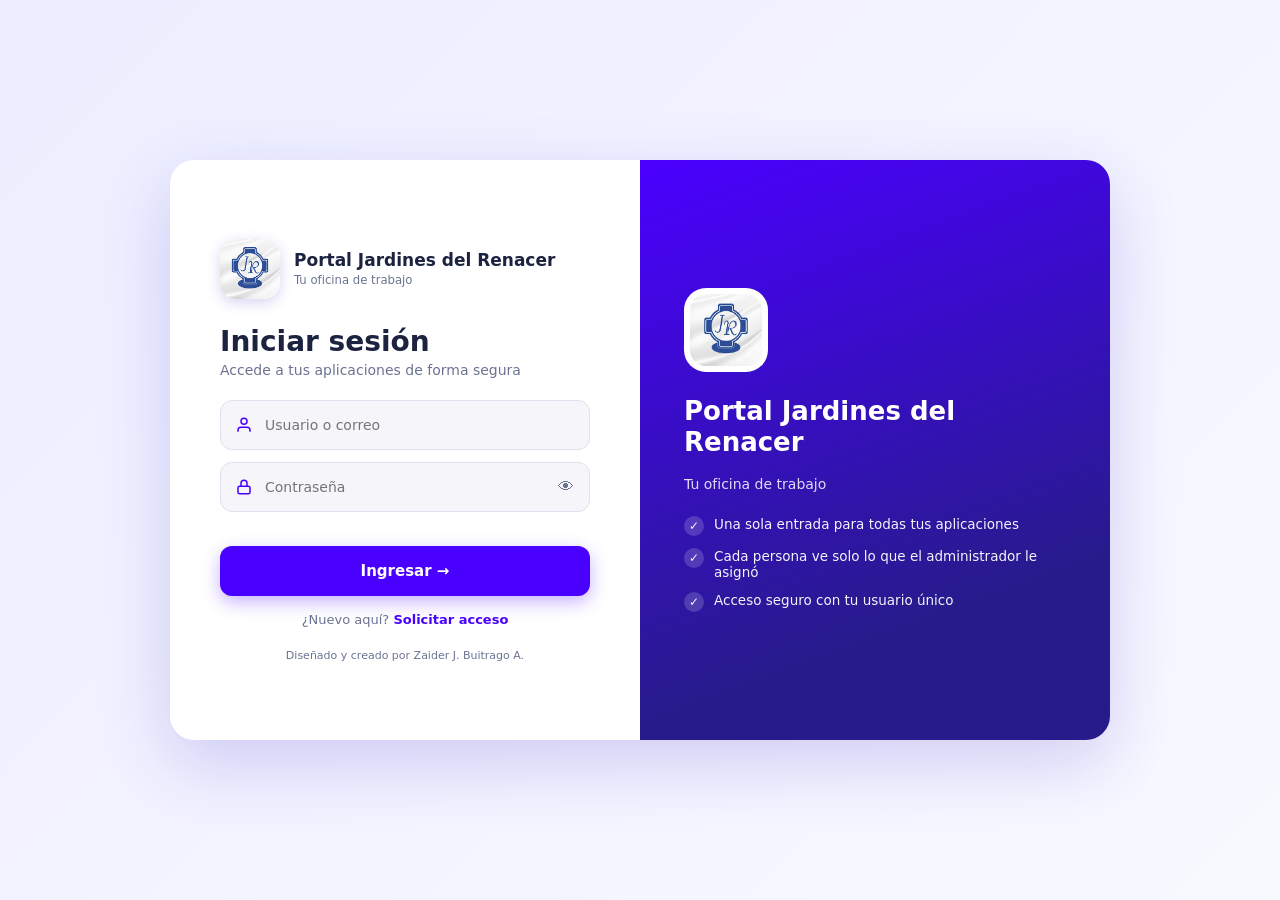
==== Anlisis De Calidad/index.html @ af544811 "index.html" ====
<!DOCTYPE html>
<html lang="es">
<head>
<!-- Guardia del portal: sin sesión o sin acceso a "calidad" devuelve al portal.
     Ruta: Cenizas/ está en la raíz del repo, igual que portal-guard.js -->
<script src="../portal-guard.js" data-app="calidad"></script>
<meta charset="UTF-8">
<meta name="viewport" content="width=device-width,initial-scale=1">
<title>Análisis de Calidad J.R · Jardines del Renacer</title>
<link rel="icon" href="../logo-jr.png">
<style>
/* Mismos colores corporativos del portal */
:root{--bg:#e9edf5;--card:#fff;--ink:#1c2340;--mut:#6b7392;--pri:#3b3fa0;--acc:#4a00ff;--line:#dde2ee;--bad:#c0392b}
@media(prefers-color-scheme:dark){:root{--bg:#141829;--card:#1d2238;--ink:#e8ebf7;--mut:#98a0c0;--pri:#7c82ee;--line:#2e3555}}
*{box-sizing:border-box}
html,body{height:100%;margin:0}
body{font:14px system-ui,Segoe UI,Roboto,sans-serif;background:var(--bg);color:var(--ink)}
#frame{position:fixed;inset:0;width:100%;height:100%;border:0;background:var(--bg)}
.cover{position:fixed;inset:0;z-index:2;display:flex;flex-direction:column;align-items:center;justify-content:center;gap:14px;background:var(--bg);text-align:center;padding:24px;transition:opacity .35s}
.cover.off{opacity:0;pointer-events:none}
.cover img{width:72px;height:72px;border-radius:18px;background:#fff;padding:5px;box-shadow:0 6px 18px rgba(74,0,255,.18)}
.spin{width:38px;height:38px;border:4px solid var(--line);border-top-color:var(--acc);border-radius:50%;animation:g .8s linear infinite}
@keyframes g{to{transform:rotate(360deg)}}
@media(prefers-reduced-motion:reduce){.spin{animation-duration:2.4s}}
.cover h2{margin:0;font-size:18px}.cover p{margin:0;color:var(--mut);max-width:420px}
.btn{display:inline-block;background:var(--acc);color:#fff;border-radius:10px;padding:10px 18px;font-weight:600;text-decoration:none;border:0;cursor:pointer;font:inherit;font-weight:600}
.btn:hover{background:#3b00cc}.btn:focus-visible{outline:3px solid var(--pri);outline-offset:2px}
.err h2{color:var(--bad)}
.hide{display:none!important}
</style>
</head>
<body>

<div class="cover" id="cover">
  <img src="../logo-jr.png" alt="Jardines del Renacer">
  <div class="spin" id="spin"></div>
  <h2 id="t">Abriendo Análisis de Calidad J.R</h2>
  <p id="m">Conectando con el sistema…</p>
  <a class="btn hide" id="alt" target="_blank" rel="noopener">Abrir en una pestaña nueva</a>
  <button class="btn hide" id="retry" type="button">Reintentar</button>
</div>

<iframe id="frame" title="Análisis de Calidad J.R" allow="accelerometer; autoplay; camera; clipboard-read; clipboard-write; encrypted-media; fullscreen; geolocation; gyroscope; magnetometer; microphone; midi; payment; screen-wake-lock; usb"></iframe>

<script>
/* ===== CONFIGURACIÓN ===== */
/* URL /exec de la app de Calidad (Apps Script). PEGA AQUÍ la URL de tu implementación. */
const CALIDAD_URL = 'PEGAR_URL_EXEC_DE_CALIDAD';
/* URL /exec del backend del portal (la misma de PORTAL_CONFIG.GAS_URL en index.html) */
const PORTAL_GAS_URL = 'https://script.google.com/macros/s/AKfycbzqHHvFyCbS-s1PHXFG6qdxZCxnWalG5eg_GtscpntJ4w2U11tNEOca-QwTHnyg_YvKYw/exec';
/* ========================= */

(function(){
  const $ = id => document.getElementById(id);
  const ok = /^https:\/\/script\.google\.com\/macros\/s\/[\w-]+\/exec/.test(CALIDAD_URL);

  /* Avisa al portal (si está embebido) que ya hay algo que mostrar: la app lista o un mensaje de error */
  function avisarPortal(){ try { if(window.parent !== window) window.parent.postMessage({ type: 'jr-listo', app: 'calidad' }, '*'); } catch(e){} }

  function error(titulo, texto, reintentar){
    avisarPortal();
    $('cover').classList.remove('off', 'hide');
    $('cover').classList.add('err'); $('spin').classList.add('hide');
    $('t').textContent = titulo; $('m').textContent = texto;
    if(reintentar){ $('retry').classList.remove('hide'); $('retry').onclick = () => location.reload(); }
  }

  if(!ok){
    error('Falta configurar la dirección de Calidad',
          'Abre Calidad/index.html y pega la URL /exec de la implementación de Apps Script en CALIDAD_URL.');
    return;
  }

  /* Sesión del portal (portal-guard.js ya validó que existe y que tiene acceso a "cenizas") */
  let ses = null;
  try { ses = JSON.parse(localStorage.getItem('jr_portal_session')); } catch(e){}
  if(!ses || !ses.token){
    error('Sesión del portal no encontrada', 'Vuelve al portal e inicia sesión de nuevo.', true);
    return;
  }

  const f = $('frame');
  let listo = false, URL_APP = '', BASE = '';

  /* La pantalla de carga se quita cuando la app AVISA que ya está lista
     (antes se quitaba al cargar el marco de Google y se veía un área vacía). */
  function mostrarApp(){
    if(listo) return;
    listo = true;
    avisarPortal();
    $('cover').classList.add('off');
    setTimeout(() => $('cover').classList.add('hide'), 400);
  }

  window.addEventListener('message', e => {
    if(e.data && e.data.tipo === 'calidad-listo') mostrarApp();
    /* La app avisa en qué sección está -> el portal resalta su menú */
    if(e.data && e.data.tipo === 'calidad-nav' && window.parent !== window)
      window.parent.postMessage({ type: 'jr-nav', app: 'calidad', section: e.data.section }, '*');
    /* El portal pide cambiar de sección -> se pasa a la app por el # (sin recargar) */
    if(e.data && e.data.type === 'jr-goto' && e.data.app === 'calidad' && BASE)
      f.src = BASE + '#s=' + encodeURIComponent(e.data.section) + '&t=' + Date.now();
    if(e.data && e.data.type === 'jr-menu' && e.source === window.parent) { /* la app ya recibe pm=1 en la URL */ }
  });

  f.addEventListener('load', () => {
    if(!f.getAttribute('src') || listo) return;
    $('m').textContent = 'Iniciando tu sesión…';
    /* Respaldo: si la app no avisa, se muestra igual a los 30 s */
    setTimeout(mostrarApp, 30000);
  });

  function b64url(o){
    const b = btoa(unescape(encodeURIComponent(JSON.stringify(o))));
    return b.replace(/\+/g,'-').replace(/\//g,'_').replace(/=+$/,'');
  }

  /* Calienta la app de Cenizas mientras el portal prepara el ticket (se hacen a la vez,
     así no se suma el tiempo de arranque de los dos servidores de Apps Script). */
  try { fetch(CALIDAD_URL, { mode: 'no-cors', cache: 'no-store' }).catch(() => {}); } catch(e){}

  /* 1) El portal emite un ticket firmado y de corta vida (NO se manda la sesión).
     2) Cenizas lo valida con el portal en su servidor y entra con su usuario. */
  fetch(PORTAL_GAS_URL, {
    method: 'POST',
    headers: { 'Content-Type': 'text/plain;charset=utf-8' },
    body: JSON.stringify({ action: 'ticket', token: ses.token, app: 'calidad' })
  })
  .then(r => r.json())
  .then(j => {
    if(j.error) throw new Error(j.error);
    if(!j.ticket) throw new Error('Respuesta inválida del portal');
    $('m').textContent = 'Cargando la aplicación…';
    var ancho = 0; try { ancho = window.top.innerWidth; } catch (e) {}
    BASE = CALIDAD_URL + '?p=' + b64url({ tk: j.ticket }) + (ancho > 760 ? '&pm=1' : '');
    URL_APP = BASE; f.src = BASE;

    /* Si tarda demasiado, ofrece abrirla en una pestaña aparte */
    setTimeout(() => {
      if(listo) return;
      $('m').textContent = 'Está tardando más de lo normal. Puedes esperar o abrirla en una pestaña nueva.';
      $('alt').href = URL_APP; $('alt').classList.remove('hide');
    }, 20000);
  })
  .catch(e => {
    error('No se pudo abrir Calidad',
          String(e.message || e) === 'Sesión expirada'
            ? 'Tu sesión del portal expiró. Vuelve a iniciar sesión.'
            : 'No hubo respuesta del portal (' + (e.message || e) + '). Intenta de nuevo.', true);
  });
})();
</script>
</body>
</html>
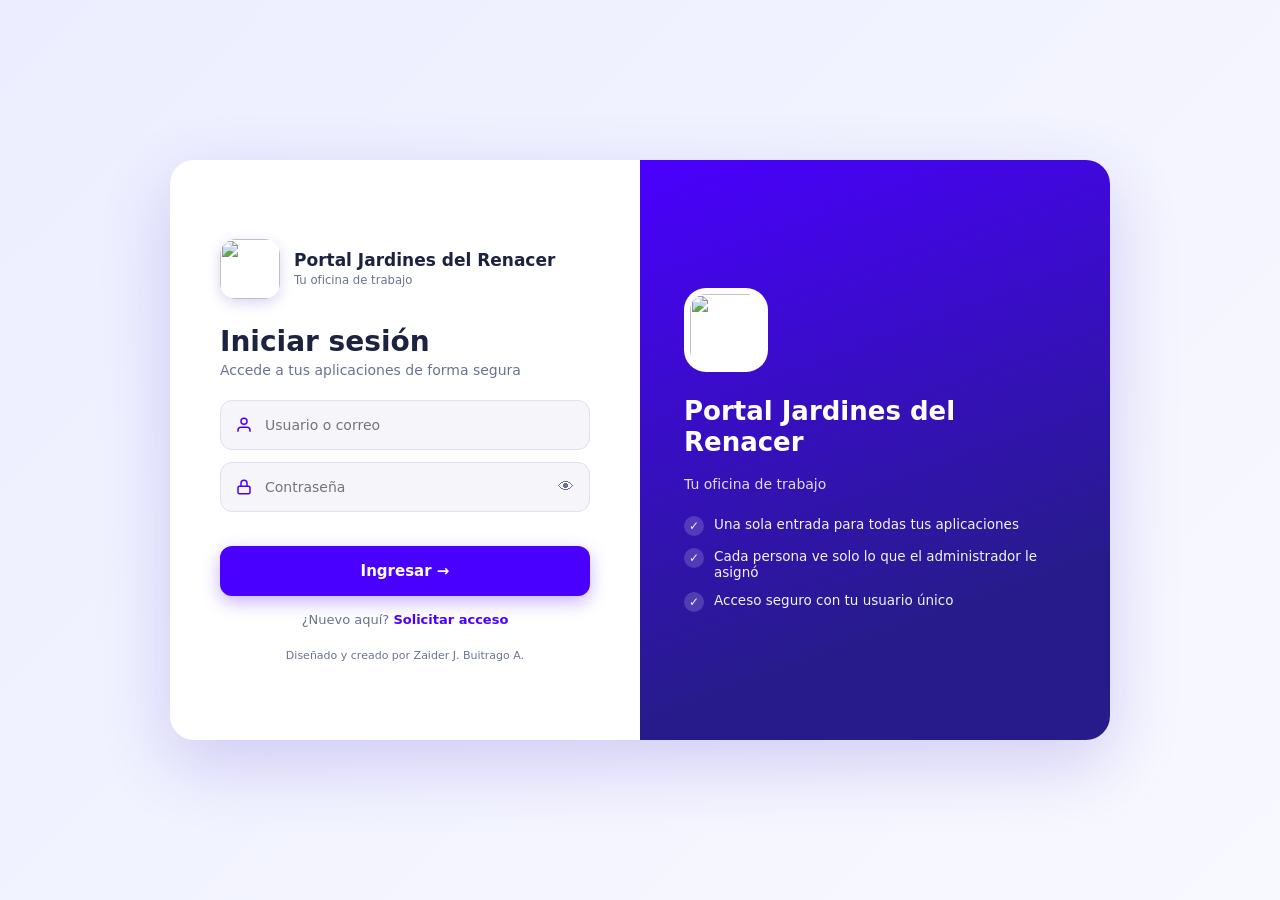
==== commit b894f2c9: "index.html" ====
--- a/Anlisis De Calidad/index.html
+++ b/Anlisis De Calidad/index.html
@@ -1,154 +1,910 @@
 <!DOCTYPE html>
-<html lang="es">
-<head>
-<!-- Guardia del portal: sin sesión o sin acceso a "calidad" devuelve al portal.
-     Ruta: Cenizas/ está en la raíz del repo, igual que portal-guard.js -->
-<script src="../portal-guard.js" data-app="calidad"></script>
-<meta charset="UTF-8">
-<meta name="viewport" content="width=device-width,initial-scale=1">
-<title>Análisis de Calidad J.R · Jardines del Renacer</title>
-<link rel="icon" href="../logo-jr.png">
+<html lang="es"><head>
+<meta charset="UTF-8"><meta name="viewport" content="width=device-width,initial-scale=1">
+<title>Portal Jardines del Renacer</title><link rel="icon" href="logo-jr.png">
 <style>
-/* Mismos colores corporativos del portal */
-:root{--bg:#e9edf5;--card:#fff;--ink:#1c2340;--mut:#6b7392;--pri:#3b3fa0;--acc:#4a00ff;--line:#dde2ee;--bad:#c0392b}
+:root{--bg:#e9edf5;--card:#fff;--ink:#1c2340;--mut:#6b7392;--pri:#3b3fa0;--line:#dde2ee;--ok:#1f9d6b;--bad:#c0392b}
 @media(prefers-color-scheme:dark){:root{--bg:#141829;--card:#1d2238;--ink:#e8ebf7;--mut:#98a0c0;--pri:#7c82ee;--line:#2e3555}}
-*{box-sizing:border-box}
-html,body{height:100%;margin:0}
-body{font:14px system-ui,Segoe UI,Roboto,sans-serif;background:var(--bg);color:var(--ink)}
-#frame{position:fixed;inset:0;width:100%;height:100%;border:0;background:var(--bg)}
-.cover{position:fixed;inset:0;z-index:2;display:flex;flex-direction:column;align-items:center;justify-content:center;gap:14px;background:var(--bg);text-align:center;padding:24px;transition:opacity .35s}
-.cover.off{opacity:0;pointer-events:none}
-.cover img{width:72px;height:72px;border-radius:18px;background:#fff;padding:5px;box-shadow:0 6px 18px rgba(74,0,255,.18)}
-.spin{width:38px;height:38px;border:4px solid var(--line);border-top-color:var(--acc);border-radius:50%;animation:g .8s linear infinite}
-@keyframes g{to{transform:rotate(360deg)}}
-@media(prefers-reduced-motion:reduce){.spin{animation-duration:2.4s}}
-.cover h2{margin:0;font-size:18px}.cover p{margin:0;color:var(--mut);max-width:420px}
-.btn{display:inline-block;background:var(--acc);color:#fff;border-radius:10px;padding:10px 18px;font-weight:600;text-decoration:none;border:0;cursor:pointer;font:inherit;font-weight:600}
-.btn:hover{background:#3b00cc}.btn:focus-visible{outline:3px solid var(--pri);outline-offset:2px}
-.err h2{color:var(--bad)}
-.hide{display:none!important}
-</style>
-</head>
-<body>
-
-<div class="cover" id="cover">
-  <img src="../logo-jr.png" alt="Jardines del Renacer">
-  <div class="spin" id="spin"></div>
-  <h2 id="t">Abriendo Análisis de Calidad J.R</h2>
-  <p id="m">Conectando con el sistema…</p>
-  <a class="btn hide" id="alt" target="_blank" rel="noopener">Abrir en una pestaña nueva</a>
-  <button class="btn hide" id="retry" type="button">Reintentar</button>
-</div>
-
-<iframe id="frame" title="Análisis de Calidad J.R" allow="accelerometer; autoplay; camera; clipboard-read; clipboard-write; encrypted-media; fullscreen; geolocation; gyroscope; magnetometer; microphone; midi; payment; screen-wake-lock; usb"></iframe>
-
+*{box-sizing:border-box}body{margin:0;font:14px system-ui,Segoe UI,Roboto,sans-serif;background:var(--bg);color:var(--ink)}
+button,input,select{font:inherit;color:inherit}.hide{display:none!important}
+.btn{background:var(--pri);color:#fff;border:0;border-radius:8px;padding:9px 16px;cursor:pointer;font-weight:600}
+.btn.o{background:transparent;color:var(--ink);border:1px solid var(--line)}.btn.s{padding:5px 10px;font-size:12px}.btn.r{background:var(--bad)}
+input,select{width:100%;padding:9px 11px;border:1px solid var(--line);border-radius:8px;background:var(--card)}
+label{display:block;font-size:12px;color:var(--mut);margin:10px 0 4px;font-weight:600}
+/* Pantalla de acceso (dos paneles) */
+.auth{min-height:100vh;display:flex;align-items:center;justify-content:center;padding:24px;background:linear-gradient(135deg,#eceeff,#f8f9ff)}
+@media(prefers-color-scheme:dark){.auth{background:linear-gradient(135deg,#0f1224,#1a1f3a)}}
+.auth .card{display:grid;grid-template-columns:1fr 1fr;width:940px;max-width:100%;min-height:580px;background:var(--card);border-radius:24px;overflow:hidden;box-shadow:0 24px 70px rgba(70,40,200,.2)}
+.auth .fm{padding:44px 50px;display:flex;flex-direction:column;justify-content:center}
+.auth .brand{display:flex;align-items:center;gap:14px;margin-bottom:26px}.auth .brand img{width:60px;height:60px;border-radius:16px;box-shadow:0 4px 14px rgba(70,40,200,.2)}
+.auth .brand b{font-size:17px;display:block;line-height:1.2}.auth .brand small{color:var(--mut)}
+.auth h2{margin:0;font-size:28px}.auth .lead{color:var(--mut);margin:4px 0 22px}
+.auth .fld{position:relative;margin-bottom:12px}.auth .fld>svg{position:absolute;left:15px;top:50%;margin-top:-9px;width:18px;height:18px;stroke:#4a00ff;fill:none;stroke-width:2;pointer-events:none}
+.auth .fld input{height:50px;padding:0 44px 0 44px;border-radius:12px;background:color-mix(in srgb,var(--pri) 5%,var(--card))}
+.auth .fld input:focus{outline:2px solid #4a00ff;border-color:transparent}
+.auth .eye{position:absolute;right:6px;top:50%;margin-top:-18px;width:36px;height:36px;border:0;background:none;cursor:pointer;color:var(--mut);font-size:16px}
+.auth .go{width:100%;height:50px;margin-top:6px;background:#4a00ff;font-size:15px;border-radius:12px;box-shadow:0 6px 18px rgba(74,0,255,.3)}.auth .go:hover{background:#3b00cc}
+.auth .cred{margin-top:22px;text-align:center;font-size:11px;color:var(--mut)}
+.auth .vs{background:linear-gradient(160deg,#4a00ff,#271b8c 75%);color:#fff;padding:44px;display:flex;flex-direction:column;justify-content:center;gap:18px}
+.auth .vs img{width:84px;height:84px;border-radius:22px;background:#fff;padding:6px}.auth .vs h3{margin:6px 0 0;font-size:26px;line-height:1.2}.auth .vs p{margin:0;opacity:.85}
+.auth .vs ul{list-style:none;margin:6px 0 0;padding:0;display:grid;gap:12px}.auth .vs li{display:flex;gap:10px;align-items:flex-start;font-size:13.5px;opacity:.95}
+.auth .vs li:before{content:"✓";flex:none;width:20px;height:20px;border-radius:50%;background:#ffffff2e;display:grid;place-items:center;font-size:12px}
+.auth .alt{margin-top:16px;text-align:center;font-size:13px;color:var(--mut)}.auth .alt a{color:#4a00ff;font-weight:700;cursor:pointer}.auth .ok{color:var(--ok)}
+@media(max-width:760px){.auth .card{grid-template-columns:1fr;min-height:0}.auth .vs{display:none}.auth .fm{padding:32px 24px}}
+.err{color:var(--bad);font-size:12px;min-height:16px;margin-top:8px}
+#fatal{max-width:520px;margin:9vh auto;padding:18px;background:#fff;color:#c0392b;border:1px solid #c0392b;border-radius:12px;font-size:13px}
+#shell{display:grid;grid-template-columns:230px 1fr;grid-template-rows:56px 1fr;height:100vh}
+header{grid-column:1/3;display:flex;align-items:center;gap:12px;padding:0 18px;background:var(--card);border-bottom:1px solid var(--line)}
+header img{width:32px}header b{font-size:16px}header small{color:var(--mut);display:block}.sp{flex:1}
+.tag{background:color-mix(in srgb,var(--pri) 15%,transparent);color:var(--pri);border-radius:99px;padding:2px 9px;font-size:11px;font-weight:700}
+nav{background:var(--card);border-right:1px solid var(--line);padding:12px 8px;overflow:auto}
+nav h6{margin:14px 10px 4px;font-size:11px;letter-spacing:.06em;color:var(--mut);text-transform:uppercase}
+nav a{display:block;padding:9px 12px;border-radius:8px;cursor:pointer}nav a:hover{background:var(--bg)}nav a.on{background:color-mix(in srgb,var(--pri) 16%,transparent);color:var(--pri);font-weight:700}
+/* Submenú desplegable de aplicaciones (mismo estilo/colores del portal) */
+nav a.has-sub{display:flex;align-items:center;gap:6px}
+nav a.has-sub .chev{margin-left:auto;width:16px;height:16px;flex-shrink:0;stroke:currentColor;fill:none;stroke-width:2.2;transition:transform .2s}
+nav .grp.open>a.has-sub .chev{transform:rotate(90deg)}
+nav .grp.open>a.has-sub.on{background:transparent}
+nav .sm{display:none;margin:2px 0 8px 20px;padding-left:8px;border-left:2px solid var(--line)}
+nav .grp.open .sm{display:block}
+nav .sm h6{margin:10px 6px 4px;font-size:10px}
+nav .sm a{display:flex;align-items:center;gap:9px;padding:7px 10px;margin:1px 0;font-size:13px}
+nav .sm a svg{width:16px;height:16px;flex-shrink:0;stroke:currentColor;fill:none;stroke-width:2}
+@media(max-width:760px){nav .sm,nav a.has-sub .chev{display:none!important}}
+main{overflow:auto;padding:24px;position:relative}main iframe{position:absolute;inset:0;width:100%;height:100%;border:0;background:#fff}
+h1{margin:0 0 4px}.sub{color:var(--mut);margin:0 0 18px}
+.grid{display:grid;grid-template-columns:repeat(auto-fill,minmax(260px,1fr));gap:14px}
+.app{background:var(--card);border:1px solid var(--line);border-radius:12px;padding:18px;cursor:pointer;transition:.15s}.app:hover{transform:translateY(-2px);border-color:var(--pri)}
+.app .ic{font-size:28px}.app h3{margin:8px 0 4px}.app p{margin:0 0 10px;color:var(--mut);font-size:13px}
+table{width:100%;border-collapse:collapse;background:var(--card);border:1px solid var(--line);border-radius:10px;overflow:hidden}
+th,td{padding:10px 12px;text-align:left;border-bottom:1px solid var(--line);vertical-align:middle}th{font-size:11px;text-transform:uppercase;color:var(--mut)}
+.st{display:inline-block;width:8px;height:8px;border-radius:50%;margin-right:6px}
+#modal{position:fixed;inset:0;background:#0009;display:flex;align-items:center;justify-content:center;padding:14px;z-index:9}
+.mc{background:var(--card);border-radius:14px;padding:22px;width:560px;max-width:100%;max-height:92vh;overflow:auto}
+.two{display:grid;grid-template-columns:1fr 1fr;gap:0 12px}
+.acc{display:flex;align-items:center;gap:10px;padding:10px;border:1px solid var(--line);border-radius:8px;margin-top:8px}.acc input[type=checkbox]{width:auto}.acc span{flex:1}.acc select{width:150px}
+#toast{position:fixed;bottom:20px;left:50%;transform:translateX(-50%);background:var(--ink);color:var(--bg);padding:10px 18px;border-radius:8px;z-index:20}
+@media(max-width:760px){#shell{grid-template-columns:1fr;grid-template-rows:56px auto 1fr}header{grid-column:1}nav{display:flex;gap:4px;overflow-x:auto;padding:6px}nav h6{display:none}nav a{white-space:nowrap}main{padding:14px}.two{grid-template-columns:1fr}}
+/* Campana de notificaciones (solo administrador) */
+#bell-wrap{position:relative}
+#bell{position:relative;width:38px;height:38px;border-radius:50%;border:1px solid var(--line);background:var(--card);cursor:pointer;display:grid;place-items:center;color:var(--ink)}
+#bell:hover{background:var(--bg)}#bell svg{width:19px;height:19px;stroke:currentColor;fill:none;stroke-width:2}
+#bell.ring svg{animation:ring .9s ease 2}@keyframes ring{0%,100%{transform:rotate(0)}20%{transform:rotate(14deg)}40%{transform:rotate(-12deg)}60%{transform:rotate(8deg)}80%{transform:rotate(-5deg)}}
+#bell .bd{position:absolute;top:-4px;right:-4px;min-width:18px;height:18px;padding:0 5px;border-radius:99px;background:var(--bad);color:#fff;font-size:11px;font-weight:700;display:grid;place-items:center;border:2px solid var(--card)}
+#npanel{position:absolute;right:0;top:46px;width:360px;max-width:92vw;background:var(--card);border:1px solid var(--line);border-radius:14px;box-shadow:0 18px 50px #0003;z-index:8;overflow:hidden}
+#npanel .nh{display:flex;align-items:center;padding:12px 14px;border-bottom:1px solid var(--line)}#npanel .nh b{flex:1}
+#npanel .nl{max-height:60vh;overflow:auto}
+#npanel .ni{display:flex;gap:10px;align-items:flex-start;padding:12px 14px;border-bottom:1px solid var(--line)}#npanel .ni:last-child{border-bottom:0}
+#npanel .ni.new{background:color-mix(in srgb,var(--pri) 8%,transparent)}
+#npanel .ni .ic{flex:none;width:34px;height:34px;border-radius:50%;background:color-mix(in srgb,var(--pri) 15%,transparent);display:grid;place-items:center;font-size:16px}
+#npanel .ni .tx{flex:1;min-width:0}#npanel .ni .tx small{display:block;color:var(--mut)}
+#npanel .nf{padding:10px 14px;text-align:center;border-top:1px solid var(--line);font-size:13px}#npanel .nf a{color:var(--pri);font-weight:700;cursor:pointer}
+#npanel .ne{padding:26px 14px;text-align:center;color:var(--mut)}
+@media(max-width:760px){#npanel{position:fixed;left:8px;right:8px;top:60px;width:auto;max-width:none}}
+
+/* ===== Aplicaciones: marcos persistentes + pantalla de carga ===== */
+#appsHost{grid-column:2;grid-row:2;position:relative;visibility:hidden;pointer-events:none;min-height:0}
+#appsHost.on{visibility:visible;pointer-events:auto}
+.pane{position:absolute;inset:0;background:var(--bg)}
+.pane.off{visibility:hidden;pointer-events:none}
+.pane iframe{position:absolute;inset:0;width:100%;height:100%;border:0;background:#fff}
+.ldr{position:absolute;inset:0;z-index:2;display:flex;flex-direction:column;align-items:center;justify-content:center;gap:14px;background:var(--bg);text-align:center;padding:24px;transition:opacity .3s,visibility .3s}
+.pane.done .ldr{opacity:0;visibility:hidden;pointer-events:none}
+.ldr img{width:72px;height:72px;border-radius:18px;background:#fff;padding:5px;box-shadow:0 6px 18px rgba(74,0,255,.18)}
+.ldr h3{margin:0;font-size:18px}.ldr .lm{margin:0;color:var(--mut);max-width:420px;min-height:20px}
+.spn{width:38px;height:38px;border:4px solid var(--line);border-top-color:#4a00ff;border-radius:50%;animation:spn .8s linear infinite}
+@keyframes spn{to{transform:rotate(360deg)}}
+.lbar{width:220px;max-width:70vw;height:4px;border-radius:99px;background:var(--line);overflow:hidden}
+.lbar i{display:block;width:40%;height:100%;border-radius:99px;background:#4a00ff;animation:lbar 1.3s ease-in-out infinite}
+@keyframes lbar{0%{transform:translateX(-110%)}100%{transform:translateX(280%)}}
+.ldr .la{display:none;gap:8px;flex-wrap:wrap;justify-content:center;margin-top:4px}
+.pane.slow .ldr .la,.pane.err .ldr .la{display:flex}
+.ldr .la .rt{display:none}.pane.err .ldr .la .rt{display:inline-block}.pane.err .ldr .la a{display:inline-block}
+.ldr .la a{text-decoration:none;display:none}.pane.slow .ldr .la a{display:inline-block}
+.pane.err .ldr .spn,.pane.err .ldr .lbar{display:none}.pane.err .ldr h3{color:var(--bad)}
+.bsp{display:inline-block;width:14px;height:14px;margin-right:8px;vertical-align:-2px;border:2px solid #ffffff66;border-top-color:#fff;border-radius:50%;animation:spn .7s linear infinite}
+.bsp.dk{border-color:var(--line);border-top-color:#4a00ff}
+.btn.busy{opacity:.85;cursor:progress}
+.ldl{display:flex;align-items:center;gap:8px;color:var(--mut);padding:18px 0}
+header{grid-row:1}nav{grid-column:1;grid-row:2}main{grid-column:2;grid-row:2;min-width:0;min-height:0}
+@media(max-width:760px){main{grid-column:1;grid-row:3}#appsHost{grid-column:1;grid-row:3}}
+@media(prefers-reduced-motion:reduce){.spn,.bsp{animation-duration:2.4s}.lbar i{animation-duration:3s}}
+
+/* ===== Chat interno ===== */
+.nb{float:right;margin-top:1px;min-width:18px;height:18px;padding:0 5px;border-radius:99px;background:var(--bad);color:#fff;font-size:11px;font-weight:700;display:inline-grid;place-items:center;line-height:1}
+#chatbtn{position:relative;width:38px;height:38px;border-radius:50%;border:1px solid var(--line);background:var(--card);cursor:pointer;display:grid;place-items:center;color:var(--ink);margin-right:2px}
+#chatbtn:hover{background:var(--bg)}#chatbtn svg{width:19px;height:19px;stroke:currentColor;fill:none;stroke-width:2}
+#chatbtn.ring svg{animation:ring .9s ease 2}
+#chatbtn .bd{position:absolute;top:-4px;right:-4px;min-width:18px;height:18px;padding:0 5px;border-radius:99px;background:var(--bad);color:#fff;font-size:11px;font-weight:700;display:grid;place-items:center;border:2px solid var(--card)}
+.chat{position:absolute;inset:0;display:grid;grid-template-columns:310px minmax(0,1fr);background:var(--card)}
+.chat .cside{display:flex;flex-direction:column;min-height:0;border-right:1px solid var(--line)}
+.chat .chead{display:flex;align-items:center;gap:10px;padding:14px 14px 8px}.chat .chead b{font-size:18px;flex:1}
+.chat .chead .av{cursor:pointer}
+.chat .csrch{padding:0 14px 10px}.chat .csrch input{border-radius:99px;height:36px}
+.chat #c-list{flex:1;overflow:auto;padding:0 8px 10px}
+.chat .ch6{margin:12px 8px 4px;font-size:11px;letter-spacing:.06em;color:var(--mut);text-transform:uppercase;font-weight:700}
+.chat .ci{display:flex;gap:10px;align-items:center;padding:8px 10px;border-radius:10px;cursor:pointer}
+.chat .ci:hover{background:var(--bg)}.chat .ci.on{background:color-mix(in srgb,var(--pri) 14%,transparent)}
+.chat .ci .tx{flex:1;min-width:0}.chat .ci .tx b{display:block;font-size:13.5px;white-space:nowrap;overflow:hidden;text-overflow:ellipsis}
+.chat .ci .tx small{display:block;color:var(--mut);white-space:nowrap;overflow:hidden;text-overflow:ellipsis;font-size:12px}
+.chat .ci .nb{float:none;margin:0}
+.av{flex:none;width:38px;height:38px;border-radius:50%;display:grid;place-items:center;color:#fff;font-weight:700;font-size:13px;overflow:hidden}
+.av img{width:100%;height:100%;object-fit:cover;display:block}
+.av.ic{background:color-mix(in srgb,var(--pri) 16%,transparent);font-size:18px;color:var(--ink)}
+.av.big{width:96px;height:96px;font-size:30px}.av.sp{background:none}
+.chat .cmain{display:flex;flex-direction:column;min-width:0;min-height:0;background:var(--bg)}
+.chat .cbar{display:flex;align-items:center;gap:10px;padding:10px 16px;background:var(--card);border-bottom:1px solid var(--line)}
+.chat .cbar .tx{flex:1;min-width:0}.chat .cbar .tx b{display:block}.chat .cbar .tx small{color:var(--mut)}
+.chat .cnet{font-size:12px;color:var(--bad);font-weight:600}
+.chat .cback{display:none}
+.chat .cmsgs{flex:1;overflow:auto;padding:14px 16px;display:flex;flex-direction:column;gap:3px}
+.chat .cempty{margin:auto;text-align:center;color:var(--mut);max-width:300px}
+.chat .dsep{text-align:center;margin:10px 0 6px}.chat .dsep span{background:var(--card);border:1px solid var(--line);color:var(--mut);font-size:11px;padding:3px 12px;border-radius:99px;text-transform:capitalize}
+.mrow{display:flex;gap:8px;align-items:flex-end}.mrow.mine{justify-content:flex-end}
+.mrow .av{width:28px;height:28px;font-size:11px}
+.mrow.flash .bub{outline:3px solid color-mix(in srgb,var(--pri) 50%,transparent)}
+.bub{max-width:min(540px,80%);padding:7px 10px 4px;border-radius:14px;background:var(--card);border:1px solid var(--line);overflow-wrap:anywhere}
+.mine .bub{background:var(--pri);color:#fff;border-color:transparent}.mine .bub a{color:#fff;text-decoration:underline}
+.bub .mn{font-size:12px;font-weight:700;margin-bottom:2px}
+.bub .mx a{color:var(--pri);text-decoration:underline}
+.bub .mdel{font-style:italic;opacity:.7}
+.bub .mt{display:flex;justify-content:flex-end;align-items:center;gap:8px;font-size:10.5px;opacity:.75;margin-top:2px}
+.bub .macts a{cursor:pointer;margin-left:6px;font-size:13px}
+@media(hover:hover){.bub .macts{opacity:0;transition:.12s}.bub:hover .macts{opacity:1}}
+.bub .mst.err{color:var(--bad);cursor:pointer;font-weight:700;opacity:1}.mine .bub .mst.err{color:#ffd2cc}
+.bub .rq{border-left:3px solid currentColor;background:#00000012;border-radius:6px;padding:4px 8px;margin-bottom:5px;cursor:pointer;font-size:12px}
+.bub .rq b{display:block}.bub .rq span{display:block;opacity:.8;white-space:nowrap;overflow:hidden;text-overflow:ellipsis;max-width:320px}
+.bub .mimg{display:block;max-width:100%;max-height:260px;border-radius:8px;margin-bottom:4px;cursor:zoom-in}
+.bub .mf{display:flex;gap:10px;align-items:center;padding:8px 10px;margin-bottom:4px;border-radius:10px;background:#00000012;cursor:pointer}
+.bub .mf .fi{font-size:22px}.bub .mf .ft{min-width:0}.bub .mf b{display:block;font-size:13px;overflow:hidden;text-overflow:ellipsis;white-space:nowrap;max-width:260px}.bub .mf small{opacity:.8}
+.chat .rep{display:flex;align-items:center;gap:10px;padding:8px 16px;background:var(--card);border-top:1px solid var(--line)}
+.chat .rep .tx{flex:1;min-width:0;border-left:3px solid var(--pri);padding-left:8px}.chat .rep .tx b{display:block;font-size:12px}
+.chat .rep .tx span{display:block;color:var(--mut);font-size:12px;white-space:nowrap;overflow:hidden;text-overflow:ellipsis}.chat .rep a{cursor:pointer;color:var(--mut);padding:4px 8px}
+.chat .cin{display:flex;gap:8px;align-items:flex-end;padding:10px 14px;background:var(--card);border-top:1px solid var(--line)}
+.chat .cin textarea{flex:1;resize:none;max-height:120px;padding:9px 12px;border:1px solid var(--line);border-radius:18px;background:var(--bg);color:var(--ink);font:inherit;line-height:1.35}
+.chat .cin textarea:focus{outline:2px solid var(--pri);border-color:transparent}
+.chat .cat{width:38px;height:38px;border-radius:50%;border:1px solid var(--line);background:var(--card);cursor:pointer;font-size:17px;flex:none}
+.chat .csend{height:38px;border-radius:99px;padding:0 18px}
+.lb{position:fixed;inset:0;background:#000c;z-index:30;display:grid;place-items:center;cursor:zoom-out;padding:20px}.lb img{max-width:100%;max-height:100%;border-radius:8px}
+@media(max-width:760px){.chat{grid-template-columns:1fr}.chat .cmain{display:none}.chat.open .cside{display:none}.chat.open .cmain{display:flex}.chat .cback{display:inline-block}.bub{max-width:88%}}
+</style></head><body>
+
+<!-- Si algo falla al cargar, se muestra el motivo en pantalla en vez de dejarla en blanco -->
 <script>
-/* ===== CONFIGURACIÓN ===== */
-/* URL /exec de la app de Calidad (Apps Script). PEGA AQUÍ la URL de tu implementación. */
-const CALIDAD_URL = 'PEGAR_URL_EXEC_DE_CALIDAD';
-/* URL /exec del backend del portal (la misma de PORTAL_CONFIG.GAS_URL en index.html) */
-const PORTAL_GAS_URL = 'https://script.google.com/macros/s/AKfycbzqHHvFyCbS-s1PHXFG6qdxZCxnWalG5eg_GtscpntJ4w2U11tNEOca-QwTHnyg_YvKYw/exec';
-/* ========================= */
-
-(function(){
-  const $ = id => document.getElementById(id);
-  const ok = /^https:\/\/script\.google\.com\/macros\/s\/[\w-]+\/exec/.test(CALIDAD_URL);
-
-  /* Avisa al portal (si está embebido) que ya hay algo que mostrar: la app lista o un mensaje de error */
-  function avisarPortal(){ try { if(window.parent !== window) window.parent.postMessage({ type: 'jr-listo', app: 'calidad' }, '*'); } catch(e){} }
-
-  function error(titulo, texto, reintentar){
-    avisarPortal();
-    $('cover').classList.remove('off', 'hide');
-    $('cover').classList.add('err'); $('spin').classList.add('hide');
-    $('t').textContent = titulo; $('m').textContent = texto;
-    if(reintentar){ $('retry').classList.remove('hide'); $('retry').onclick = () => location.reload(); }
+window.addEventListener('error',function(e){
+  var d=document.getElementById('fatal');
+  if(!d){d=document.createElement('div');d.id='fatal';document.body.appendChild(d)}
+  d.textContent='Error al cargar el portal: '+(e.message||'desconocido')+(e.lineno?' (línea '+e.lineno+')':'');
+});
+</script>
+
+<div id="v-setup" class="auth hide"><div class="card"><div class="fm"><div class="brand"><img src="logo-jr.png" alt=""><div><b>Portal Jardines del Renacer</b><small>Tu oficina de trabajo</small></div></div><h2>Primera configuración</h2><p class="lead">Crea la cuenta del administrador del portal.</p>
+<form id="f-setup"><div class="fld"><svg viewBox="0 0 24 24"><rect x="3" y="4" width="18" height="16" rx="2"/><circle cx="9" cy="11" r="2"/><path d="M15 9h3M15 13h3M6 17c.5-2 5.5-2 6 0"/></svg><input name="nombre" type="text" placeholder="Nombre completo" required ></div><div class="fld"><svg viewBox="0 0 24 24"><path d="M20 21v-2a4 4 0 0 0-4-4H8a4 4 0 0 0-4 4v2"/><circle cx="12" cy="7" r="4"/></svg><input name="usuario" type="text" placeholder="Usuario" required autocomplete="username"></div><div class="fld"><svg viewBox="0 0 24 24"><rect x="4" y="11" width="16" height="10" rx="2"/><path d="M8 11V7a4 4 0 0 1 8 0v4"/></svg><input name="clave" type="password" placeholder="Clave (mín. 8 caracteres)" required minlength="8" autocomplete="new-password"><button type="button" class="eye" onclick="verClave(this)" aria-label="Mostrar clave">👁</button></div>
+<div class="err" id="e-setup"></div><button class="btn go">Crear administrador →</button></form><div class="cred">Diseñado y creado por Zaider J. Buitrago A.</div></div><div class="vs"><img src="logo-jr.png" alt=""><h3>Portal Jardines del Renacer</h3><p>Tu oficina de trabajo</p><ul><li>Una sola entrada para todas tus aplicaciones</li><li>Cada persona ve solo lo que el administrador le asignó</li><li>Acceso seguro con tu usuario único</li></ul></div></div></div>
+
+<div id="v-login" class="auth hide"><div class="card"><div class="fm"><div class="brand"><img src="logo-jr.png" alt=""><div><b>Portal Jardines del Renacer</b><small>Tu oficina de trabajo</small></div></div><h2>Iniciar sesión</h2><p class="lead">Accede a tus aplicaciones de forma segura</p>
+<form id="f-login"><div class="fld"><svg viewBox="0 0 24 24"><path d="M20 21v-2a4 4 0 0 0-4-4H8a4 4 0 0 0-4 4v2"/><circle cx="12" cy="7" r="4"/></svg><input name="usuario" type="text" placeholder="Usuario o correo" required autocomplete="username"></div><div class="fld"><svg viewBox="0 0 24 24"><rect x="4" y="11" width="16" height="10" rx="2"/><path d="M8 11V7a4 4 0 0 1 8 0v4"/></svg><input name="clave" type="password" placeholder="Contraseña" required autocomplete="current-password"><button type="button" class="eye" onclick="verClave(this)" aria-label="Mostrar clave">👁</button></div>
+<div class="err" id="e-login"></div><button class="btn go">Ingresar →</button></form><div class="alt">¿Nuevo aquí? <a onclick="goReg()">Solicitar acceso</a></div><div class="cred">Diseñado y creado por Zaider J. Buitrago A.</div></div><div class="vs"><img src="logo-jr.png" alt=""><h3>Portal Jardines del Renacer</h3><p>Tu oficina de trabajo</p><ul><li>Una sola entrada para todas tus aplicaciones</li><li>Cada persona ve solo lo que el administrador le asignó</li><li>Acceso seguro con tu usuario único</li></ul></div></div></div>
+<div id="v-reg" class="auth hide"><div class="card"><div class="fm"><div class="brand"><img src="logo-jr.png" alt=""><div><b>Portal Jardines del Renacer</b><small>Tu oficina de trabajo</small></div></div><h2>Solicitar acceso</h2><p class="lead">Crea tu usuario. El administrador lo activará y te asignará tus aplicaciones.</p>
+<form id="f-reg"><div class="fld"><svg viewBox="0 0 24 24"><rect x="3" y="4" width="18" height="16" rx="2"/><circle cx="9" cy="11" r="2"/><path d="M15 9h3M15 13h3M6 17c.5-2 5.5-2 6 0"/></svg><input name="nombre" type="text" placeholder="Nombre completo" required autocomplete="name"></div><div class="fld"><svg viewBox="0 0 24 24"><path d="M20 21v-2a4 4 0 0 0-4-4H8a4 4 0 0 0-4 4v2"/><circle cx="12" cy="7" r="4"/></svg><input name="usuario" type="text" placeholder="Usuario (por ejemplo, tu cédula)" required autocomplete="username"></div><div class="fld"><svg viewBox="0 0 24 24"><rect x="3" y="5" width="18" height="14" rx="2"/><path d="m3 7 9 6 9-6"/></svg><input name="correo" type="email" placeholder="Correo (opcional)" autocomplete="email"></div><div class="fld"><svg viewBox="0 0 24 24"><rect x="4" y="11" width="16" height="10" rx="2"/><path d="M8 11V7a4 4 0 0 1 8 0v4"/></svg><input name="clave" type="password" placeholder="Clave (mín. 8 caracteres)" required minlength="8" autocomplete="new-password"><button type="button" class="eye" onclick="verClave(this)" aria-label="Mostrar clave">👁</button></div><div class="err" id="e-reg"></div><button class="btn go">Enviar solicitud →</button></form>
+<div class="alt">¿Ya tienes cuenta? <a onclick="goLogin()">Inicia sesión</a></div><div class="cred">Diseñado y creado por Zaider J. Buitrago A.</div></div><div class="vs"><img src="logo-jr.png" alt=""><h3>Portal Jardines del Renacer</h3><p>Tu oficina de trabajo</p><ul><li>Una sola entrada para todas tus aplicaciones</li><li>Cada persona ve solo lo que el administrador le asignó</li><li>Acceso seguro con tu usuario único</li></ul></div></div></div>
+
+<div id="shell" class="hide">
+<header><img src="logo-jr.png" alt=""><div><b>Portal Jardines del Renacer</b><small>Tu oficina de trabajo</small></div><span class="sp"></span>
+<button id="chatbtn" type="button" title="Chat" aria-label="Chat" onclick="go('chat')"><svg viewBox="0 0 24 24"><path d="M21 15a2 2 0 0 1-2 2H7l-4 4V5a2 2 0 0 1 2-2h14a2 2 0 0 1 2 2z"/></svg><span class="bd hide" id="cbadge"></span></button>
+<div id="bell-wrap" class="hide"><button id="bell" type="button" title="Notificaciones" aria-label="Notificaciones" onclick="notifToggle(event)"><svg viewBox="0 0 24 24"><path d="M18 8a6 6 0 0 0-12 0c0 7-3 9-3 9h18s-3-2-3-9"/><path d="M13.73 21a2 2 0 0 1-3.46 0"/></svg><span class="bd hide" id="bell-n">0</span></button><div id="npanel" class="hide"></div></div>
+<div style="text-align:right"><b id="h-name"></b><small id="h-user"></small></div><span class="tag" id="h-rol"></span><button class="btn o s" onclick="logout()">Cerrar sesión</button></header>
+<nav id="nav"></nav><main id="main"></main><div id="appsHost" aria-live="polite"></div></div>
+<div id="modal" class="hide"></div><div id="toast" class="hide"></div>
+
+<script>
+/* ============ CONFIGURACIÓN ============ */
+const PORTAL_CONFIG = {
+  GAS_URL: 'https://script.google.com/macros/s/AKfycbzqHHvFyCbS-s1PHXFG6qdxZCxnWalG5eg_GtscpntJ4w2U11tNEOca-QwTHnyg_YvKYw/exec'
+};
+/* Catálogo de aplicaciones.
+   IMPORTANTE: la url debe coincidir EXACTAMENTE (mayúsculas, tildes, guiones) con el nombre
+   de la carpeta en GitHub. Carpetas actuales en la raíz del repo: Cafeteria y SS-Diarios. */
+/* Ícono de Calidad (imagen incrustada: no depende de archivos externos) */
+const ICO_CALIDAD = '<img alt="" src="[data-uri]" style="height:1.2em;width:auto;vertical-align:-.22em">';
+const APPS = [
+  {id:'cafeteria',  nombre:'Cafetería Regional Quindío', icono:'☕', url:'Cafeteria/index.html',  desc:'Registro, liquidación y control de gastos de cafetería por sede.', roles:['ADMINISTRADOR','COORDINADOR','SEDE']},
+  {id:'ss_diarios', nombre:'Control diario de Ss',       icono:'📊', url:'SS-Diarios/index.html', desc:'Análisis y tabla de control de servicios diarios.',               roles:['EDITOR','LECTOR']},
+  {id:'cenizas', nombre:'Control de Entrega de Cenizas', icono:'🕊️', url:'Cenizas/index.html', espera:true, desc:'Registro y entrega de cenizas por sede, con estados y exportación.', roles:['ADMINISTRADOR','OPERADOR','LECTOR']},
+  {id:'calidad', nombre:'Análisis de Calidad J.R', icono:ICO_CALIDAD, url:'Calidad/index.html', espera:true, desc:'Dashboard de calidad: novedades, correcciones, autorizaciones e historial.', roles:['ANALISTA','COORDINADOR','ADMINISTRADOR','LECTOR']}
+];
+const SEDES=['Armenia','Calarcá','Circasia','Córdoba','Génova','La Tebaida','Montenegro','Pijao','Quimbaya','Barcelona'];
+
+/* ============ API (Apps Script o modo local) ============ */
+function verClave(b){const i=b.parentNode.querySelector('input');i.type=i.type==='password'?'text':'password'}
+const $=s=>document.querySelector(s), esc=t=>String(t??'').replace(/[&<>"']/g,c=>({'&':'&amp;','<':'&lt;','>':'&gt;','"':'&quot;',"'":'&#39;'}[c]));
+const SK='jr_portal_session', LK='jr_portal_users';
+let ses=null,cur='home';
+const sha=async t=>[...new Uint8Array(await crypto.subtle.digest('SHA-256',new TextEncoder().encode(t)))].map(b=>b.toString(16).padStart(2,'0')).join('');
+const lu=()=>JSON.parse(localStorage.getItem(LK)||'[]'), su=l=>localStorage.setItem(LK,JSON.stringify(l));
+const pub=({salt,hash,...u})=>u;
+const allAccess=()=>Object.fromEntries(APPS.map(a=>[a.id,a.roles[0]]));
+async function remote(p){
+  const ac=new AbortController(),tm=setTimeout(()=>ac.abort(),30000);let r,j;
+  try{
+    r=await fetch(PORTAL_CONFIG.GAS_URL,{method:'POST',headers:{'Content-Type':'text/plain;charset=utf-8'},body:JSON.stringify(p),signal:ac.signal});
+    if(!r.ok)throw new Error('El servidor respondió con estado '+r.status);
+    j=await r.json();
+  }catch(e){
+    if(e.name==='AbortError')throw new Error('El servidor tardó demasiado en responder. Intenta de nuevo.');
+    if(e instanceof TypeError||/failed to fetch|networkerror|load failed/i.test(e.message))throw new Error('No hay conexión con el servidor. Revisa tu internet e intenta de nuevo.');
+    throw e;
+  }finally{clearTimeout(tm)}
+  if(j.error){
+    /* El servidor ya no reconoce el token (vencido o borrado del caché de Apps Script):
+       se cierra la sesión local y se vuelve al login, en vez de dejar la pantalla con un error. */
+    if(!['login','setup','status'].includes(p.action)&&/sesi[oó]n (expirada|inv[aá]lida)|token/i.test(j.error))sessionLost();
+    throw new Error(j.error);
   }
-
-  if(!ok){
-    error('Falta configurar la dirección de Calidad',
-          'Abre Calidad/index.html y pega la URL /exec de la implementación de Apps Script en CALIDAD_URL.');
-    return;
+  return j;
+}
+function sessionLost(){
+  localStorage.removeItem(SK);ses=null;
+  ['#shell','#v-setup','#v-reg'].forEach(s=>$(s).classList.add('hide'));$('#modal').classList.add('hide');
+  $('#v-login').classList.remove('hide');
+  $('#e-login').classList.remove('ok');$('#e-login').textContent='Tu sesión expiró. Ingresa nuevamente para continuar.';
+}
+async function local(b){
+  const L=lu(), find=x=>L.find(u=>u.usuario===x||(u.correo&&u.correo===x));
+  const mk=async(o,clave)=>{o.salt=crypto.randomUUID();o.hash=await sha(o.salt+clave);return o};
+  switch(b.action){
+    case 'status': return {needsSetup:!L.length};
+    case 'setup': {if(L.length)throw Error('Ya existe un administrador');const u=await mk({id:1,usuario:b.usuario.toLowerCase().trim(),nombre:b.nombre,correo:'',sede:'',rol:'admin',estado:'activo',accesos:{}},b.clave);su([u]);return {success:true,token:crypto.randomUUID(),user:pub(u)}}
+    case 'login': {const u=find(b.usuario.toLowerCase().trim());if(!u||u.hash!==await sha(u.salt+b.clave))throw Error('Usuario o clave incorrectos');if(u.estado!=='activo')throw Error('Usuario inactivo. Contacta al administrador.');return {success:true,token:crypto.randomUUID(),user:pub(u)}}
+    case 'register': {const usuario=b.usuario.toLowerCase().trim();if(find(usuario))throw Error('Ese usuario ya existe');if((b.clave||'').length<8)throw Error('La clave debe tener mínimo 8 caracteres');const o=await mk({id:Math.max(0,...L.map(u=>u.id))+1,usuario,nombre:b.nombre,correo:(b.correo||'').toLowerCase(),sede:'',rol:'usuario',estado:'inactivo',accesos:{}},b.clave);L.push(o);su(L);return {success:true}}
+    case 'listUsers': return {users:L.map(pub)};
+    case 'saveUser': {const d=b.user,usuario=d.usuario.toLowerCase().trim();if(L.some(u=>u.usuario===usuario&&u.id!==d.id))throw Error('Ese usuario ya existe');
+      let o=d.id&&L.find(u=>u.id===d.id);if(!o){if(!d.clave)throw Error('La clave es obligatoria');o={id:Math.max(0,...L.map(u=>u.id))+1};L.push(o)}
+      Object.assign(o,{usuario,nombre:d.nombre,correo:(d.correo||'').toLowerCase(),sede:d.sede||'',rol:d.rol,estado:d.estado,accesos:d.accesos||{}});if(d.clave)await mk(o,d.clave);su(L);return {success:true}}
+    case 'deleteUser': {if(b.id===ses.user.id)throw Error('No puedes eliminarte a ti mismo');su(L.filter(u=>u.id!==b.id));return {success:true}}
+    case 'changePassword': {const o=L.find(u=>u.id===ses.user.id);if(o.hash!==await sha(o.salt+b.actual))throw Error('La clave actual no coincide');await mk(o,b.nueva);su(L);return {success:true}}
   }
-
-  /* Sesión del portal (portal-guard.js ya validó que existe y que tiene acceso a "cenizas") */
-  let ses = null;
-  try { ses = JSON.parse(localStorage.getItem('jr_portal_session')); } catch(e){}
-  if(!ses || !ses.token){
-    error('Sesión del portal no encontrada', 'Vuelve al portal e inicia sesión de nuevo.', true);
-    return;
+  throw Error('Acción no reconocida');
+}
+const api=(action,p={})=>(PORTAL_CONFIG.GAS_URL?remote:local)({action,token:ses?.token,...p});
+
+/* ============ Sesión ============ */
+function start(r){
+  const u=r.user; if(u.rol==='admin')u.accesos=allAccess();
+  ses={token:r.token,user:u,exp:Date.now()+5*3600e3}; localStorage.setItem(SK,JSON.stringify(ses)); show();
+}
+function logout(){localStorage.removeItem(SK);ses=null;location.hash='';location.reload()}
+const myApps=()=>APPS.filter(a=>ses.user.accesos&&ses.user.accesos[a.id]);
+function toast(t){const e=$('#toast');e.textContent=t;e.classList.remove('hide');setTimeout(()=>e.classList.add('hide'),2600)}
+async function boot(){
+  try{ses=JSON.parse(localStorage.getItem(SK))}catch(e){ses=null}
+  if(ses&&ses.user&&ses.exp>Date.now())return show();
+  localStorage.removeItem(SK);ses=null;
+  /* El login se muestra al instante; la consulta al servidor corre en segundo plano
+     (además "despierta" Apps Script mientras la persona escribe sus datos). */
+  $('#v-login').classList.remove('hide');
+  try{
+    if((await api('status')).needsSetup&&!ses&&!$('#v-login').classList.contains('hide')&&!$('#f-login').usuario.value){$('#v-login').classList.add('hide');$('#v-setup').classList.remove('hide')}
+  }catch(e){/* si no hay conexión, el propio intento de ingreso mostrará un mensaje claro */}
+}
+const BT={'#f-login':'Ingresando…','#f-reg':'Enviando solicitud…','#f-setup':'Creando administrador…'};
+const form=(id,err,fn)=>$(id).addEventListener('submit',async e=>{e.preventDefault();$(err).textContent='';$(err).classList.remove('ok');
+  const b=e.target.querySelector('button:not([type=button])'),h0=b&&b.innerHTML;
+  if(b){if(b.disabled)return;b.disabled=true;b.classList.add('busy');b.innerHTML='<span class="bsp"></span>'+(BT[id]||'Guardando…')}
+  try{await fn(Object.fromEntries(new FormData(e.target)))}catch(x){$(err).textContent=x.message}
+  finally{if(b){b.disabled=false;b.classList.remove('busy');b.innerHTML=h0}}});
+form('#f-setup','#e-setup',async d=>start(await api('setup',d)));
+function goReg(){['#v-login','#v-setup'].forEach(x=>$(x).classList.add('hide'));$('#e-reg').textContent='';$('#v-reg').classList.remove('hide')}
+function goLogin(msg){$('#v-reg').classList.add('hide');$('#v-login').classList.remove('hide');const e=$('#e-login');e.textContent=msg||'';e.classList.toggle('ok',!!msg)}
+form('#f-reg','#e-reg',async d=>{
+  try{await api('register',d)}catch(x){throw /no reconocida|unknown/i.test(x.message)?Error('El servidor aún no recibe solicitudes. Pídele al administrador que cree tu usuario.'):x}
+  $('#f-reg').reset();goLogin('Solicitud enviada. Cuando el administrador la active podrás ingresar.')});
+form('#f-login','#e-login',async d=>start(await api('login',d)));
+
+/* ============ Interfaz ============ */
+function show(){
+  ['#v-setup','#v-login','#v-reg'].forEach(s=>$(s).classList.add('hide'));$('#shell').classList.remove('hide');
+  const u=ses.user;$('#h-name').textContent=u.nombre;$('#h-user').textContent=u.usuario;$('#h-rol').textContent=u.rol==='admin'?'Administrador':'Usuario';
+  const adm=u.rol==='admin';notifInit(adm);
+  $('#nav').innerHTML=`<h6>Mi espacio</h6><a data-v="home">🏢 Oficina</a><a data-v="chat">💬 Chat <span class="nb hide" id="nb-chat"></span></a><h6>Mis aplicaciones</h6>`+
+    (myApps().map(a=>a.id==='cafeteria'?cafGroup(a):a.id==='calidad'?calGroup(a):`<a data-v="${a.id}">${a.icono} ${esc(a.nombre)}</a>`).join('')||'<a style="color:var(--mut);cursor:default">Sin aplicaciones asignadas</a>')+
+    (adm?`<h6>Administración</h6><a data-v="users">👥 Usuarios y accesos</a>`:'')+`<h6>Cuenta</h6><a data-v="perfil">🔑 Mi cuenta</a>`;
+  $('#nav').onclick=e=>{
+    const c=e.target.closest('a[data-cs]');if(c){goCal(c.dataset.cs);return}
+    const s=e.target.closest('a[data-s]');if(s){goCaf(s.dataset.s);return}
+    const v=e.target.closest('a')?.dataset.v;if(!v)return;
+    if(v==='cafeteria'&&cur==='cafeteria'){cafOpen=!cafOpen;syncCaf();return}
+    if(v==='calidad'&&cur==='calidad'){calOpen=!calOpen;syncCal();return}
+    go(v)};
+  go(location.hash.slice(1)||'home');
+  precargar();
+  chatStart();
+}
+/* ============ Submenú desplegable: Cafetería Regional Quindío ============ */
+const I=(d)=>`<svg viewBox="0 0 24 24">${d}</svg>`;
+const CAF_MENU=[
+ {t:'Operación'},
+ {s:'dashboard',n:'Dashboard General',i:I('<rect x="3" y="3" width="7" height="7"/><rect x="14" y="3" width="7" height="7"/><rect x="14" y="14" width="7" height="7"/><rect x="3" y="14" width="7" height="7"/>')},
+ {s:'registro',n:'Registrar Cafetería',i:I('<circle cx="12" cy="12" r="10"/><line x1="12" y1="8" x2="12" y2="16"/><line x1="8" y1="12" x2="16" y2="12"/>')},
+ {s:'consultas',n:'Consultar Registros',i:I('<circle cx="11" cy="11" r="8"/><line x1="21" y1="21" x2="16.65" y2="16.65"/>')},
+ {s:'sedes',n:'Sedes y Regionales',todas:1,i:I('<path d="M21 10c0 7-9 13-9 13s-9-6-9-13a9 9 0 0 1 18 0z"/><circle cx="12" cy="10" r="3"/>')},
+ {s:'auxiliares',n:'Auxiliares de Cafetería',i:I('<path d="M17 21v-2a4 4 0 0 0-4-4H5a4 4 0 0 0-4 4v2"/><circle cx="9" cy="7" r="4"/><path d="M23 21v-2a4 4 0 0 0-3-3.87"/><path d="M16 3.13a4 4 0 0 1 0 7.75"/>')},
+ {t:'Administración',adm:1},
+ {s:'coordinadores',n:'Gestión Coordinadores',adm:1,i:I('<path d="M16 21v-2a4 4 0 0 0-4-4H5a4 4 0 0 0-4 4v2"/><circle cx="8.5" cy="7" r="4"/><line x1="20" y1="8" x2="20" y2="14"/><line x1="23" y1="11" x2="17" y2="11"/>')},
+ {s:'tarifas',n:'Tarifas y Valores',adm:1,i:I('<line x1="12" y1="1" x2="12" y2="23"/><path d="M17 5H9.5a3.5 3.5 0 0 0 0 7h5a3.5 3.5 0 0 1 0 7H6"/>')},
+ {s:'reportes',n:'Reportes Consolidados',i:I('<path d="M14 2H6a2 2 0 0 0-2 2v16a2 2 0 0 0 2 2h12a2 2 0 0 0 2-2V8z"/><polyline points="14 2 14 8 20 8"/><line x1="16" y1="13" x2="8" y2="13"/><line x1="16" y1="17" x2="8" y2="17"/>')},
+ {s:'auditoria',n:'Auditoría y Trazabilidad',adm:1,i:I('<path d="M12 22s8-4 8-10V5l-8-3-8 3v7c0 6 8 10 8 10z"/><circle cx="12" cy="11" r="3"/>')}
+];
+let cafOpen=false,cafSec='dashboard',cafPend=null;
+const cafRol=()=>ses.user.rol==='admin'?'ADMINISTRADOR':String((ses.user.accesos||{}).cafeteria||'').toUpperCase();
+function cafGroup(a){
+  const r=cafRol();
+  const items=CAF_MENU.filter(m=>(!m.adm||r==='ADMINISTRADOR')&&(!m.todas||r!=='SEDE'));
+  return `<div class="grp" id="g-caf"><a class="has-sub" data-v="${a.id}">${a.icono} <span>${esc(a.nombre)}</span><svg class="chev" viewBox="0 0 24 24"><polyline points="9 18 15 12 9 6"/></svg></a><div class="sm">`+
+    items.map(m=>m.t?`<h6>${m.t}</h6>`:`<a data-s="${m.s}">${m.i}<span>${m.n}</span></a>`).join('')+`</div></div>`;
+}
+function syncCaf(){
+  const g=$('#g-caf');if(!g)return;
+  g.classList.toggle('open',cafOpen);
+  g.querySelectorAll('.sm a').forEach(a=>a.classList.toggle('on',cur==='cafeteria'&&a.dataset.s===cafSec));
+}
+const cafFrame=()=>FR.cafeteria&&FR.cafeteria.frame;
+function cafSend(sec){const f=cafFrame();f&&f.contentWindow&&f.contentWindow.postMessage({type:'jr-goto',app:'cafeteria',section:sec},'*')}
+function goCaf(sec){
+  if(cur!=='cafeteria'){cafPend=sec;cafSec=sec;go('cafeteria');return}
+  cafSec=sec;syncCaf();cafSend(sec);
+}
+window.addEventListener('message',e=>{
+  const d=e.data,f=cafFrame();
+  if(!d||d.type!=='jr-nav'||d.app!=='cafeteria'||!f||e.source!==f.contentWindow)return;
+  f.contentWindow.postMessage({type:'jr-menu',app:'cafeteria',mode:'portal'},'*');
+  if(cafPend&&cafPend!==d.section){const p=cafPend;cafPend=null;cafSec=p;cafSend(p)}
+  else{cafPend=null;cafSec=d.section}
+  syncCaf();
+});
+
+/* ============ Submenú desplegable: Análisis de Calidad J.R (mismo patrón que Cafetería) ============ */
+const CAL_MENU=[
+ {t:'Operación'},
+ {s:'total',n:'General (Unión)',i:I('<rect x="3" y="3" width="7" height="7"/><rect x="14" y="3" width="7" height="7"/><rect x="14" y="14" width="7" height="7"/><rect x="3" y="14" width="7" height="7"/>')},
+ {s:'zaider',n:'Dashboard Zaider',i:I('<path d="M20 21v-2a4 4 0 0 0-4-4H8a4 4 0 0 0-4 4v2"/><circle cx="12" cy="7" r="4"/>')},
+ {s:'jocelyn',n:'Dashboard Jocelyn',i:I('<path d="M20 21v-2a4 4 0 0 0-4-4H8a4 4 0 0 0-4 4v2"/><circle cx="12" cy="7" r="4"/>')},
+ {s:'autorizadores',n:'Autorizadores',i:I('<path d="M12 22s8-4 8-10V5l-8-3-8 3v7c0 6 8 10 8 10z"/><polyline points="9 12 11 14 15 10"/>')},
+ {t:'Herramientas'},
+ {s:'historial',n:'Mi historial',i:I('<circle cx="12" cy="12" r="10"/><polyline points="12 6 12 12 16 14"/>')},
+ {s:'excel',n:'Exportar Excel',i:I('<path d="M21 15v4a2 2 0 0 1-2 2H5a2 2 0 0 1-2-2v-4"/><polyline points="7 10 12 15 17 10"/><line x1="12" y1="15" x2="12" y2="3"/>')},
+ {s:'especial',n:'Exportar selección especial',an:1,i:I('<polygon points="12 2 15 9 22 9.5 17 14.5 18.5 22 12 18 5.5 22 7 14.5 2 9.5 9 9"/>')},
+ {s:'actualizar',n:'Actualizar datos',i:I('<polyline points="23 4 23 10 17 10"/><path d="M20.5 15a9 9 0 1 1-2.1-9.4L23 10"/>')}
+];
+let calOpen=false,calSec='total',calPend=null;
+const calRol=()=>ses.user.rol==='admin'?'ADMINISTRADOR':String((ses.user.accesos||{}).calidad||'').toUpperCase();
+function calGroup(a){
+  const r=calRol();
+  const items=CAL_MENU.filter(m=>!m.an||r==='ANALISTA'||r==='ADMINISTRADOR');
+  return `<div class="grp" id="g-cal"><a class="has-sub" data-v="${a.id}">${a.icono} <span>${esc(a.nombre)}</span><svg class="chev" viewBox="0 0 24 24"><polyline points="9 18 15 12 9 6"/></svg></a><div class="sm">`+
+    items.map(m=>m.t?`<h6>${m.t}</h6>`:`<a data-cs="${m.s}">${m.i}<span>${m.n}</span></a>`).join('')+`</div></div>`;
+}
+function syncCal(){
+  const g=$('#g-cal');if(!g)return;
+  g.classList.toggle('open',calOpen);
+  g.querySelectorAll('.sm a').forEach(a=>a.classList.toggle('on',cur==='calidad'&&a.dataset.cs===calSec&&['total','zaider','jocelyn'].includes(a.dataset.cs)));
+}
+const calFrame=()=>FR.calidad&&FR.calidad.frame;
+function calSend(sec){const f=calFrame();f&&f.contentWindow&&f.contentWindow.postMessage({type:'jr-goto',app:'calidad',section:sec},'*')}
+function goCal(sec){
+  if(cur!=='calidad'){calPend=sec;if(['total','zaider','jocelyn'].includes(sec))calSec=sec;go('calidad');return}
+  if(['total','zaider','jocelyn'].includes(sec))calSec=sec;
+  syncCal();calSend(sec);
+}
+window.addEventListener('message',e=>{
+  const d=e.data,f=calFrame();
+  if(!d||d.type!=='jr-nav'||d.app!=='calidad'||!f||e.source!==f.contentWindow)return;
+  f.contentWindow.postMessage({type:'jr-menu',app:'calidad',mode:'portal'},'*');
+  if(calPend){const p=calPend;calPend=null;calSend(p)}
+  if(d.section)calSec=d.section;
+  syncCal();
+});
+
+function go(v){
+  if(v==='users'&&ses.user.rol!=='admin')v='home';
+  if(APPS.some(a=>a.id===v)&&!(ses.user.accesos&&ses.user.accesos[v]))v='home';
+  if(v==='cafeteria'&&cur!=='cafeteria'&&!cafPend&&!(FR.cafeteria&&FR.cafeteria.ready))cafSec='dashboard';
+  cur=v;CH.on=(v==='chat');location.hash=v;document.querySelectorAll('#nav a[data-v]').forEach(a=>a.classList.toggle('on',a.dataset.v===v));
+  cafOpen=(v==='cafeteria');syncCaf();calOpen=(v==='calidad');syncCal();
+  const m=$('#main'),app=APPS.find(a=>a.id===v);
+  if(app){m.classList.add('hide');showApp(app);return}
+  hideApps();m.classList.remove('hide');m.style.padding='';m.style.overflow='';({home,users,perfil,chat:chatView}[v]||home)();
+}
+/* ============ Aplicaciones: marcos persistentes + pantalla de carga ============
+   Cada aplicación se carga UNA sola vez y se conserva en memoria: al cambiar de oficina solo se
+   muestra u oculta (instantáneo, sin recargar). Mientras abre, se ve una pantalla de carga con
+   mensajes de avance; si tarda o falla, ofrece reintentar. Las demás aplicaciones del usuario se
+   precargan en segundo plano, una a la vez, para que ya estén listas cuando entre. */
+const FR={};
+const APP_MSG=[[0,'Conectando…'],[4000,'Preparando tu espacio de trabajo…'],[10000,'Sincronizando la información…'],[20000,'Está tardando más de lo normal. Puedes seguir esperando o abrirla en una pestaña nueva.']];
+const APP_LIMITE=45000;
+let preTimer=null;
+function appFrame(app){
+  const box=document.createElement('div');box.className='pane off';
+  box.innerHTML=`<iframe title="${esc(app.nombre)}" allow="clipboard-read; clipboard-write; fullscreen; camera; geolocation"></iframe>
+  <div class="ldr" role="status"><img src="logo-jr.png" alt=""><div class="spn"></div><div class="lbar"><i></i></div><h3></h3><p class="lm"></p>
+  <div class="la"><a class="btn o s" target="_blank" rel="noopener">Abrir en una pestaña nueva</a><button type="button" class="btn s rt">Reintentar</button></div></div>`;
+  const x={app,box,frame:box.querySelector('iframe'),ready:false,t:[],n:0};
+  x.frame.addEventListener('load',()=>{
+    if(!x.frame.getAttribute('src')||x.ready)return;
+    /* Apps que avisan cuando terminan de iniciar (Cenizas): se espera su aviso, con respaldo de 40 s */
+    if(app.espera){x.t.push(setTimeout(()=>appListo(x),40000));return}
+    appListo(x);
+  });
+  box.querySelector('.rt').onclick=()=>appCargar(x);
+  box.querySelector('a').href=encodeURI(app.url);
+  FR[app.id]=x;$('#appsHost').appendChild(box);appCargar(x);
+  return x;
+}
+function appCargar(x){
+  x.t.forEach(clearTimeout);x.ready=false;
+  x.box.classList.remove('done','err','slow');
+  const lm=x.box.querySelector('.lm');
+  x.box.querySelector('h3').textContent='Abriendo '+x.app.nombre;lm.textContent=APP_MSG[0][1];
+  x.t=APP_MSG.slice(1).map(([ms,txt])=>setTimeout(()=>{if(x.ready)return;lm.textContent=txt;if(ms>=20000)x.box.classList.add('slow')},ms));
+  x.t.push(setTimeout(()=>{if(!x.ready)appError(x)},APP_LIMITE));
+  x.frame.src=encodeURI(x.app.url)+(x.n++?'?r='+Date.now():'');
+}
+function appListo(x){
+  if(x.ready)return;x.ready=true;x.t.forEach(clearTimeout);x.t=[];
+  x.box.classList.remove('err','slow');x.box.classList.add('done');
+}
+function appError(x){
+  x.t.forEach(clearTimeout);x.t=[];x.box.classList.remove('slow');x.box.classList.add('err');
+  x.box.querySelector('h3').textContent='No se pudo abrir '+x.app.nombre;
+  x.box.querySelector('.lm').textContent='La aplicación no respondió a tiempo. Revisa tu conexión e inténtalo de nuevo.';
+}
+/* Una app puede avisar que ya está lista (o mostró su propio mensaje) con {type:'jr-listo'} */
+window.addEventListener('message',e=>{
+  const d=e.data;if(!d||d.type!=='jr-listo')return;
+  const x=Object.values(FR).find(o=>o.frame.contentWindow===e.source);if(x)appListo(x);
+});
+function showApp(app){
+  const host=$('#appsHost');host.classList.add('on');
+  const x=FR[app.id]||appFrame(app);
+  Object.values(FR).forEach(o=>o.box.classList.toggle('off',o!==x));
+  /* Cafetería ya cargada: si se pidió una sección concreta, se envía directo */
+  if(app.id==='cafeteria'&&x.ready&&cafPend){const p=cafPend;cafPend=null;cafSec=p;cafSend(p);syncCaf()}
+  if(app.id==='calidad'&&x.ready&&calPend){const p=calPend;calPend=null;calSend(p);syncCal()}
+  precargar();
+}
+function hideApps(){
+  const h=$('#appsHost');if(h)h.classList.remove('on');
+  Object.values(FR).forEach(o=>o.box.classList.add('off'));
+  precargar();
+}
+function precargar(){
+  clearTimeout(preTimer);
+  if(!ses||(navigator.connection&&navigator.connection.saveData))return;
+  const sig=myApps().find(a=>!FR[a.id]);if(!sig)return;
+  /* una a la vez: espera a que termine la que está cargando */
+  const cargando=Object.values(FR).some(o=>!o.ready&&!o.box.classList.contains('err'));
+  preTimer=setTimeout(()=>{if(!ses)return;if(cargando){precargar();return}if(!FR[sig.id])appFrame(sig);precargar()},cargando?1500:1200);
+}
+function home(){
+  const l=myApps();$('#main').innerHTML=`<h1>Oficina</h1><p class="sub">Hola, ${esc(ses.user.nombre)}. Estas son las aplicaciones a las que tienes acceso.</p>`+
+  (l.length?`<div class="grid">${l.map(a=>`<div class="app" onclick="go('${a.id}')"><div class="ic">${a.icono}</div><h3>${esc(a.nombre)}</h3><p>${esc(a.desc)}</p><span class="tag">${esc(ses.user.accesos[a.id])}</span></div>`).join('')}</div>`
+  :`<p>Aún no tienes aplicaciones asignadas. Pídele acceso al administrador.</p>`);
+}
+function perfil(){
+  $('#main').innerHTML=`<h1>Mi cuenta</h1><p class="sub">${esc(ses.user.nombre)} · ${esc(ses.user.usuario)}</p><div class="mc" style="max-width:380px;border:1px solid var(--line)"><form id="f-pw"><b>Cambiar clave</b>
+  <label>Clave actual</label><input name="actual" type="password" required><label>Nueva clave (mín. 8)</label><input name="nueva" type="password" minlength="8" required><div class="err" id="e-pw"></div><button class="btn" style="margin-top:12px">Guardar</button></form></div>`;
+  form('#f-pw','#e-pw',async d=>{await api('changePassword',d);$('#f-pw').reset();toast('Clave actualizada')});
+}
+let USERS=[];
+async function users(){
+  const m=$('#main');m.innerHTML='<div class="ldl"><span class="bsp dk"></span>Cargando usuarios…</div>';
+  try{USERS=(await api('listUsers')).users}catch(e){if(!ses)return;m.innerHTML=`<p class="err">${esc(e.message)}</p>`;return}
+  m.innerHTML=`<div style="display:flex;align-items:center"><div style="flex:1"><h1>Usuarios y accesos</h1><p class="sub">Crea usuarios y decide a qué aplicaciones entra cada uno.</p></div><button class="btn" onclick="editUser()">+ Nuevo usuario</button></div>
+  <div style="overflow:auto"><table><tr><th>Usuario</th><th>Aplicaciones asignadas</th><th>Estado</th><th></th></tr>${USERS.map(u=>`<tr><td><b>${esc(u.nombre)}</b><br><small style="color:var(--mut)">${esc(u.usuario)}${u.rol==='admin'?' · Administrador':''}</small></td>
+  <td>${u.rol==='admin'?'<span class="tag">Todas</span>':Object.entries(u.accesos||{}).map(([k,r])=>`<span class="tag" title="${esc(r)}">${esc((APPS.find(a=>a.id===k)||{nombre:k}).nombre)} · ${esc(r)}</span> `).join('')||'<small style="color:var(--mut)">Ninguna</small>'}</td>
+  <td><span class="st" style="background:var(--${u.estado==='activo'?'ok':'bad'})"></span>${esc(u.estado)}</td><td style="white-space:nowrap"><button class="btn o s" onclick="editUser(${u.id})">Editar</button> <button class="btn r s" onclick="delUser(${u.id})">Eliminar</button></td></tr>`).join('')}</table></div>`;
+}
+function editUser(id){
+  const u=USERS.find(x=>x.id===id)||{rol:'usuario',estado:'activo',accesos:{}},a=u.accesos||{};
+  $('#modal').innerHTML=`<div class="mc"><h2 style="margin:0 0 6px">${id?'Editar':'Nuevo'} usuario</h2><form id="f-u"><div class="two">
+  <div><label>Nombre completo</label><input name="nombre" required value="${esc(u.nombre)}"></div><div><label>Usuario</label><input name="usuario" required value="${esc(u.usuario)}"></div>
+  <div><label>Correo</label><input name="correo" type="email" value="${esc(u.correo)}"></div><div><label>${id?'Nueva clave (vacío = no cambiar)':'Clave (mín. 8)'}</label><input name="clave" type="password" minlength="8" ${id?'':'required'} autocomplete="new-password"></div>
+  <div><label>Tipo de cuenta</label><select name="rol"><option value="usuario">Usuario</option><option value="admin" ${u.rol==='admin'?'selected':''}>Administrador del portal</option></select></div>
+  <div><label>Estado</label><select name="estado"><option>activo</option><option ${u.estado==='inactivo'?'selected':''}>inactivo</option></select></div>
+  <div><label>Sede (para rol SEDE en Cafetería)</label><select name="sede"><option value="">—</option>${SEDES.map(s=>`<option ${u.sede===s?'selected':''}>${s}</option>`).join('')}</select></div></div>
+  <label>Acceso a aplicaciones (el administrador entra a todas)</label>${APPS.map(p=>`<div class="acc"><input type="checkbox" id="c-${p.id}" ${a[p.id]?'checked':''}><span>${p.icono} ${esc(p.nombre)}</span><select id="r-${p.id}">${p.roles.map(r=>`<option ${a[p.id]===r?'selected':''}>${r}</option>`).join('')}</select></div>`).join('')}
+  <div class="err" id="e-u"></div><div style="display:flex;gap:8px;justify-content:flex-end;margin-top:14px"><button type="button" class="btn o" onclick="$('#modal').classList.add('hide')">Cancelar</button><button class="btn">Guardar</button></div></form></div>`;
+  $('#modal').classList.remove('hide');
+  form('#f-u','#e-u',async d=>{d.id=id;d.accesos={};APPS.forEach(p=>{if($('#c-'+p.id).checked)d.accesos[p.id]=$('#r-'+p.id).value});
+    await api('saveUser',{user:d});$('#modal').classList.add('hide');toast('Usuario guardado');users()});
+}
+async function delUser(id){if(!confirm('¿Eliminar este usuario? Perderá todos sus accesos.'))return;try{await api('deleteUser',{id});toast('Usuario eliminado');users()}catch(e){toast(e.message)}}
+/* ============ Campana de notificaciones (solo administrador) ============
+   Avisa de solicitudes de acceso nuevas: usuarios creados desde "Solicitar acceso"
+   (quedan inactivos y sin aplicaciones hasta que el administrador los active).
+   No necesita cambios en el backend: se calcula con listUsers cada 60 s. */
+const NK='jr_portal_notif_seen';
+let NOTIFS=[],notifPrev=null,notifTimer=null,notifNew=[];
+const notifSeen=()=>{try{return JSON.parse(localStorage.getItem(NK)||'[]')}catch(e){return[]}};
+const notifPend=l=>l.filter(u=>u.rol!=='admin'&&u.estado!=='activo'&&!Object.keys(u.accesos||{}).length);
+function notifBadge(){
+  const seen=notifSeen(),n=NOTIFS.filter(u=>!seen.includes(u.id)).length,b=$('#bell-n');
+  b.textContent=n>9?'9+':n;b.classList.toggle('hide',!n);
+}
+async function notifRefresh(){
+  if(!ses||ses.user.rol!=='admin')return;
+  let l;try{l=(await api('listUsers')).users}catch(e){return}
+  USERS=l;NOTIFS=notifPend(l);
+  const ids=NOTIFS.map(u=>u.id);
+  /* limpia del registro de "vistas" las que ya fueron atendidas */
+  localStorage.setItem(NK,JSON.stringify(notifSeen().filter(i=>ids.includes(i))));
+  if(notifPrev){
+    const nuevos=NOTIFS.filter(u=>!notifPrev.includes(u.id));
+    if(nuevos.length){toast('🔔 Nueva solicitud de acceso: '+nuevos[0].nombre+(nuevos.length>1?' y '+(nuevos.length-1)+' más':''));const b=$('#bell');b.classList.remove('ring');void b.offsetWidth;b.classList.add('ring')}
   }
-
-  const f = $('frame');
-  let listo = false, URL_APP = '', BASE = '';
-
-  /* La pantalla de carga se quita cuando la app AVISA que ya está lista
-     (antes se quitaba al cargar el marco de Google y se veía un área vacía). */
-  function mostrarApp(){
-    if(listo) return;
-    listo = true;
-    avisarPortal();
-    $('cover').classList.add('off');
-    setTimeout(() => $('cover').classList.add('hide'), 400);
+  notifPrev=ids;notifBadge();
+  if(!$('#npanel').classList.contains('hide'))notifRender();
+}
+function notifInit(adm){
+  $('#bell-wrap').classList.toggle('hide',!adm);
+  clearInterval(notifTimer);if(!adm)return;
+  notifRefresh();notifTimer=setInterval(notifRefresh,60000);
+}
+function notifRender(){
+  const f=u=>{const d=u.creado||u.creado_el||u.fecha||'';return d?String(d).replace('T',' ').slice(0,16):''};
+  $('#npanel').innerHTML=`<div class="nh"><b>Notificaciones</b><span class="tag">${NOTIFS.length} pendiente${NOTIFS.length===1?'':'s'}</span></div>`+
+   (NOTIFS.length?`<div class="nl">${NOTIFS.map(u=>`<div class="ni ${notifNew.includes(u.id)?'new':''}"><div class="ic">👤</div><div class="tx"><b>${esc(u.nombre)}</b><small>Solicitó acceso al portal</small><small>${esc(u.usuario)}${u.correo?' · '+esc(u.correo):''}${f(u)?' · '+esc(f(u)):''}</small></div><button class="btn s" onclick="notifReview(${u.id})">Revisar</button></div>`).join('')}</div>`
+   :`<div class="ne">🎉 No hay solicitudes pendientes</div>`)+
+   `<div class="nf"><a onclick="notifClose();go('users')">Ir a Usuarios y accesos</a></div>`;
+}
+function notifToggle(e){
+  e&&e.stopPropagation();const p=$('#npanel');
+  if(!p.classList.contains('hide')){notifClose();return}
+  const seen=notifSeen();notifNew=NOTIFS.filter(u=>!seen.includes(u.id)).map(u=>u.id); /* resalta las nuevas */
+  notifRender();p.classList.remove('hide');
+  localStorage.setItem(NK,JSON.stringify(NOTIFS.map(u=>u.id)));notifBadge(); /* al abrir, quedan como vistas */
+  notifRefresh();
+}
+function notifClose(){$('#npanel').classList.add('hide')}
+function notifReview(id){
+  notifClose();go('users');let n=0;
+  const t=setInterval(()=>{const ok=$('#main table');if(ok||++n>50){clearInterval(t);if(ok)editUser(id)}},100);
+}
+document.addEventListener('click',e=>{if(!e.target.closest('#bell-wrap'))notifClose()});
+document.addEventListener('keydown',e=>{if(e.key==='Escape')notifClose()});
+document.addEventListener('visibilitychange',()=>{if(!document.hidden)notifRefresh()});
+
+/* ============ CHAT INTERNO ============
+   Canales: todo el portal, uno por aplicación (según accesos) y mensajes directos.
+   Habla con el backend (acciones chat*). Consulta novedades cada 4 s con el chat abierto
+   y cada 20 s en segundo plano (el backend responde al instante si no hay nada nuevo). */
+const CH={on:false,ready:false,off:false,bootP:null,me:null,users:[],channels:[],msgs:new Map(),last:0,active:'general',seen:{},busy:false,timer:null,reply:null,file:null,photos:{},blobs:{},drafts:{},usersAt:0,net:true,err:''};
+const CHT='Portal Jardines del Renacer',CH_EXT=/\.(jpe?g|png|gif|webp|pdf|docx?|xlsx?|pptx?|txt|csv)$/i;
+const chSeenKey=()=>'jr_chat_seen_'+(ses?ses.user.id:'');
+const chSave=()=>{try{localStorage.setItem(chSeenKey(),JSON.stringify(CH.seen||{}))}catch(e){}};
+const chIsImg=a=>!!a&&(/^image\//.test(a.m||'')||/\.(jpe?g|png|gif|webp)$/i.test(a.n||''));
+const chSize=n=>n>=1048576?(n/1048576).toFixed(1)+' MB':Math.max(1,Math.round(n/1024))+' KB';
+const chHue=s=>{s=String(s);let h=0;for(let i=0;i<s.length;i++)h=(h*31+s.charCodeAt(i))%360;return h};
+const chIni=n=>String(n||'?').trim().split(/\s+/).slice(0,2).map(w=>w[0]).join('').toUpperCase();
+const chHora=t=>new Date(t).toLocaleTimeString('es-CO',{hour:'2-digit',minute:'2-digit'});
+const chText=t=>esc(t).replace(/(https?:\/\/[^\s<]+[^\s<.,;:!?)])/g,'<a href="$1" target="_blank" rel="noopener noreferrer">$1</a>').replace(/\n/g,'<br>');
+function chDay(d){const h=new Date(),a=new Date();a.setDate(h.getDate()-1);
+  if(d.toDateString()===h.toDateString())return 'Hoy';if(d.toDateString()===a.toDateString())return 'Ayer';
+  return d.toLocaleDateString('es-CO',{weekday:'long',day:'numeric',month:'long'})}
+function chAv(id,nombre,cls){
+  const p=CH.photos[id];
+  if(p&&p.b)return `<span class="av ${cls||''}"><img src="data:image/jpeg;base64,${p.b}" alt=""></span>`;
+  return `<span class="av ${cls||''}" style="background:hsl(${chHue(id)} 50% 42%)">${esc(chIni(nombre))}</span>`;
+}
+const chKey=m=>m.alc==='general'?'general':m.alc==='app'?'app:'+m.dst:'u:'+(m.de===CH.me.id?m.dst:m.de);
+const chDest=k=>k==='general'?{alcance:'general',destino:''}:k.startsWith('app:')?{alcance:'app',destino:k.slice(4)}:{alcance:'directo',destino:k.slice(2)};
+/* Índice por conversación: mensajes, último y no leídos */
+function chIdx(){
+  const ix={},seen=CH.seen||{};
+  if(!CH.me)return ix;
+  [...CH.msgs.values()].sort((a,b)=>a.ts-b.ts).forEach(m=>{
+    const k=chKey(m),c=ix[k]||(ix[k]={list:[],un:0,last:null});
+    c.list.push(m);c.last=m;
+    if(!m.del&&!m.pending&&m.de!==CH.me.id&&m.ts>(seen[k]||0))c.un++;
+  });
+  return ix;
+}
+function chBadge(ix){
+  ix=ix||chIdx();let n=0;Object.values(ix).forEach(c=>n+=c.un);const t=n>99?'99+':n;
+  ['#nb-chat','#cbadge'].forEach(s=>{const e=$(s);if(e){e.textContent=t;e.classList.toggle('hide',!n)}});
+  document.title=(n?'('+t+') ':'')+CHT;
+}
+function chRead(k,ix){
+  const c=(ix||chIdx())[k];if(!c)return false;
+  const mx=Math.max(0,...c.list.filter(m=>!m.pending).map(m=>m.ts));
+  if(mx>(CH.seen[k]||0)){CH.seen[k]=mx;chSave();return true}return false;
+}
+function chRefresh(force){
+  let ix=chIdx();
+  if(CH.on&&!document.hidden&&CH.ready&&chRead(CH.active,ix))ix=chIdx();
+  if(CH.on&&$('#c-list')){chRenderList(ix);chRenderBar();chRenderMsgs(ix,force)}
+  chBadge(ix);
+}
+
+/* ---- Arranque y consulta de novedades ---- */
+function chatBoot(){
+  if(CH.bootP)return CH.bootP;
+  const p=CH.bootP=(async()=>{
+    if(!PORTAL_CONFIG.GAS_URL){CH.off=true;CH.err='local';return false}
+    try{
+      let raw=null;try{raw=JSON.parse(localStorage.getItem(chSeenKey()))}catch(e){}
+      CH.seen=raw||{};
+      try{CH.photos=JSON.parse(localStorage.getItem('jr_chat_ph')||'{}')}catch(e){CH.photos={}}
+      const r=await api('chatUsers');
+      CH.me=r.me;CH.users=r.users||[];CH.channels=r.channels||[];CH.usersAt=Date.now();
+      await chatPoll(true);
+      if(!raw){const ix=chIdx();Object.keys(ix).forEach(k=>chRead(k,ix));chSave()} /* primera vez: lo existente cuenta como leído */
+      CH.ready=true;CH.off=false;CH.net=true;
+      chatPhotosLoad();chRefresh();
+      return true;
+    }catch(e){
+      if(!ses)return false;
+      CH.err=e.message||'Error';
+      if(/acci[oó]n no v[aá]lida|no reconocida/i.test(CH.err))CH.off=true;
+      return false;
+    }
+  })();
+  p.then(()=>{CH.bootP=null});
+  return p;
+}
+async function chatPoll(silent){
+  if(CH.busy)return;CH.busy=true;
+  try{
+    const r=await api('chatList',{since:CH.last}),inc=[];
+    (r.messages||[]).forEach(m=>{
+      if(m.del&&CH.blobs[m.id]){try{URL.revokeObjectURL(CH.blobs[m.id].url)}catch(e){}delete CH.blobs[m.id]}
+      if(chPut(m)&&!m.del&&m.de!==CH.me.id)inc.push(m);
+    });
+    if(r.last>CH.last)CH.last=r.last;
+    CH.net=true;
+    const out=inc.filter(m=>!(CH.on&&!document.hidden&&chKey(m)===CH.active));
+    if(!silent&&out.length){
+      const m=out[out.length-1],tx=String(m.texto||(m.adj?'📎 '+m.adj.n:'')).slice(0,60);
+      toast('💬 '+m.nombre+': '+tx);const b=$('#chatbtn');if(b){b.classList.remove('ring');void b.offsetWidth;b.classList.add('ring')}
+    }
+    if(!silent)chRefresh();
+  }finally{CH.busy=false}
+}
+function chPut(m){
+  if(m.cid&&m.de===CH.me.id)for(const [k,v] of [...CH.msgs])if(v.pending!==undefined&&k.startsWith('p_')&&v.cid===m.cid&&k!==m.id){
+    if(CH.blobs[k]){CH.blobs[m.id]=CH.blobs[k];delete CH.blobs[k]}CH.msgs.delete(k)}
+  const old=CH.msgs.get(m.id);CH.msgs.set(m.id,m);return !old;
+}
+async function chatTick(){
+  if(!ses)return;
+  try{
+    if(!CH.ready){await chatBoot();return}
+    await chatPoll();
+    if(Date.now()-CH.usersAt>120000){const r=await api('chatUsers');CH.me=r.me;CH.users=r.users||[];CH.channels=r.channels||[];CH.usersAt=Date.now();chatPhotosLoad();chRefresh()}
+  }catch(e){if(CH.net){CH.net=false;chRefresh()}}
+}
+function chatSchedule(){
+  clearTimeout(CH.timer);if(!ses||CH.off)return;
+  CH.timer=setTimeout(async()=>{await chatTick();chatSchedule()},document.hidden?60000:(CH.on?4000:20000));
+}
+function chatStart(){chatBoot().then(()=>chatSchedule())}
+document.addEventListener('visibilitychange',()=>{if(!document.hidden&&ses&&CH.ready){chRefresh();chatTick()}});
+
+/* ---- Fotos de perfil ---- */
+async function chatPhotosLoad(){
+  const all=[CH.me,...CH.users].filter(Boolean);let ch=false;
+  all.forEach(u=>{if(!u.fts&&CH.photos[u.id]){delete CH.photos[u.id];ch=true}});
+  const want=all.filter(u=>u.fts>0&&!(CH.photos[u.id]&&CH.photos[u.id].ts===u.fts)).map(u=>u.id);
+  for(let i=0;i<want.length;i+=25){
+    try{const r=await api('chatPhotos',{ids:want.slice(i,i+25)});Object.entries(r.map||{}).forEach(([id,p])=>{CH.photos[id]=p});ch=true}catch(e){break}
   }
-
-  window.addEventListener('message', e => {
-    if(e.data && e.data.tipo === 'calidad-listo') mostrarApp();
-    /* La app avisa en qué sección está -> el portal resalta su menú */
-    if(e.data && e.data.tipo === 'calidad-nav' && window.parent !== window)
-      window.parent.postMessage({ type: 'jr-nav', app: 'calidad', section: e.data.section }, '*');
-    /* El portal pide cambiar de sección -> se pasa a la app por el # (sin recargar) */
-    if(e.data && e.data.type === 'jr-goto' && e.data.app === 'calidad' && BASE)
-      f.src = BASE + '#s=' + encodeURIComponent(e.data.section) + '&t=' + Date.now();
-    if(e.data && e.data.type === 'jr-menu' && e.source === window.parent) { /* la app ya recibe pm=1 en la URL */ }
-  });
-
-  f.addEventListener('load', () => {
-    if(!f.getAttribute('src') || listo) return;
-    $('m').textContent = 'Iniciando tu sesión…';
-    /* Respaldo: si la app no avisa, se muestra igual a los 30 s */
-    setTimeout(mostrarApp, 30000);
-  });
-
-  function b64url(o){
-    const b = btoa(unescape(encodeURIComponent(JSON.stringify(o))));
-    return b.replace(/\+/g,'-').replace(/\//g,'_').replace(/=+$/,'');
+  if(ch){try{localStorage.setItem('jr_chat_ph',JSON.stringify(CH.photos))}catch(e){}chRefresh()}
+}
+function chResize(file){return new Promise((ok,no)=>{
+  const img=new Image(),u=URL.createObjectURL(file);
+  img.onload=()=>{URL.revokeObjectURL(u);
+    for(const S of [128,112,96,80]){
+      const c=document.createElement('canvas');c.width=c.height=S;const x=c.getContext('2d'),s=Math.min(img.width,img.height);
+      x.fillStyle='#fff';x.fillRect(0,0,S,S);x.drawImage(img,(img.width-s)/2,(img.height-s)/2,s,s,0,0,S,S);
+      for(const q of [.82,.7,.55,.4]){const b=c.toDataURL('image/jpeg',q).split(',')[1];if(b.length<=44000)return ok(b)}
+    }no(new Error('No se pudo reducir la foto'))};
+  img.onerror=()=>{URL.revokeObjectURL(u);no(new Error('La imagen no es válida'))};img.src=u})}
+function chPhotoModal(){
+  if(!CH.me)return;const tiene=!!(CH.photos[CH.me.id]&&CH.photos[CH.me.id].b);
+  $('#modal').innerHTML=`<div class="mc" style="max-width:340px;text-align:center"><h2 style="margin:0 0 14px">Mi foto de perfil</h2>
+  <div style="display:flex;justify-content:center;margin-bottom:14px">${chAv(CH.me.id,CH.me.nombre,'big')}</div>
+  <div class="err" id="e-ph" style="text-align:center"></div>
+  <div style="display:flex;gap:8px;justify-content:center;flex-wrap:wrap"><button class="btn" id="ph-up">Subir foto</button>${tiene?'<button class="btn o" id="ph-rm">Quitar</button>':''}<button class="btn o" onclick="$('#modal').classList.add('hide')">Cerrar</button></div>
+  <input type="file" id="ph-f" class="hide" accept="image/*"></div>`;
+  $('#modal').classList.remove('hide');
+  $('#ph-up').onclick=()=>$('#ph-f').click();
+  $('#ph-f').onchange=async e=>{
+    const f=e.target.files[0];if(!f)return;$('#e-ph').textContent='Guardando…';
+    try{const b=await chResize(f),r=await api('chatSetPhoto',{file:{base64:b}});
+      CH.me.fts=r.fts;CH.photos[CH.me.id]={b,ts:r.fts};try{localStorage.setItem('jr_chat_ph',JSON.stringify(CH.photos))}catch(x){}
+      $('#modal').classList.add('hide');chRefresh();toast('Foto actualizada')}catch(x){$('#e-ph').textContent=x.message}};
+  if($('#ph-rm'))$('#ph-rm').onclick=async()=>{
+    try{await api('chatRemovePhoto');CH.me.fts=0;delete CH.photos[CH.me.id];try{localStorage.setItem('jr_chat_ph',JSON.stringify(CH.photos))}catch(x){}
+      $('#modal').classList.add('hide');chRefresh();toast('Foto eliminada')}catch(x){$('#e-ph').textContent=x.message}};
+}
+
+/* ---- Pantalla ---- */
+const CH_SKEL=`<div class="chat" id="chat"><aside class="cside"><div class="chead"><span id="c-me"></span><b>Chat</b></div>
+<div class="csrch"><input id="c-q" type="search" placeholder="Buscar personas o canales…" autocomplete="off"></div><div id="c-list"></div></aside>
+<section class="cmain"><div class="cbar" id="c-bar"></div><div class="cmsgs" id="c-msgs"></div><div id="c-rep"></div>
+<div class="cin"><button class="cat" type="button" title="Adjuntar archivo" onclick="$('#c-file').click()">📎</button><textarea id="c-in" rows="1" maxlength="1500" placeholder="Escribe un mensaje…"></textarea><button class="btn csend" type="button" onclick="chSend()">Enviar</button></div>
+<input type="file" id="c-file" class="hide" accept=".jpg,.jpeg,.png,.gif,.webp,.pdf,.doc,.docx,.xls,.xlsx,.ppt,.pptx,.txt,.csv"></section></div>`;
+function chOffHtml(){
+  const local=CH.err==='local';
+  return `<div style="padding:24px;max-width:660px"><h1>💬 Chat</h1><p class="sub">${local?'El chat necesita el backend de Google Apps Script (el modo de prueba local no lo incluye).':'El chat aún no está activo en el servidor.'}</p>
+  ${local?'':`<div class="mc" style="border:1px solid var(--line)"><b>Actívalo en 4 pasos</b><ol style="line-height:1.7;padding-left:20px;margin:10px 0 0">
+  <li>En Apps Script, pega el <b>Code.gs</b> completo (con la sección del chat) y guarda.</li>
+  <li>Selecciona la función <b>prepararChat</b> y pulsa <b>Ejecutar</b> una sola vez (autoriza Drive).</li>
+  <li><b>Implementar → Gestionar implementaciones</b> → lápiz → Versión: <b>Nueva versión</b> → Implementar.</li>
+  <li>Vuelve aquí y pulsa Reintentar.</li></ol><button class="btn" style="margin-top:14px" onclick="CH.off=false;CH.err='';chatView();chatSchedule()">Reintentar</button></div>`}</div>`;
+}
+function chatView(){
+  const m=$('#main');m.style.padding='0';m.style.overflow='hidden';
+  if(CH.off){m.innerHTML=chOffHtml();return}
+  if(!CH.ready){
+    m.innerHTML='<div class="ldl" style="padding:24px"><span class="bsp dk"></span>Conectando el chat…</div>';
+    chatBoot().then(ok=>{
+      if(cur!=='chat')return;
+      if(ok||CH.off){chatView();chatSchedule();return}
+      m.innerHTML=`<div style="padding:24px"><h1>💬 Chat</h1><p class="err">${esc(CH.err||'No se pudo conectar')}</p><button class="btn" onclick="chatView()">Reintentar</button></div>`;
+    });return;
   }
-
-  /* Calienta la app de Cenizas mientras el portal prepara el ticket (se hacen a la vez,
-     así no se suma el tiempo de arranque de los dos servidores de Apps Script). */
-  try { fetch(CALIDAD_URL, { mode: 'no-cors', cache: 'no-store' }).catch(() => {}); } catch(e){}
-
-  /* 1) El portal emite un ticket firmado y de corta vida (NO se manda la sesión).
-     2) Cenizas lo valida con el portal en su servidor y entra con su usuario. */
-  fetch(PORTAL_GAS_URL, {
-    method: 'POST',
-    headers: { 'Content-Type': 'text/plain;charset=utf-8' },
-    body: JSON.stringify({ action: 'ticket', token: ses.token, app: 'calidad' })
-  })
-  .then(r => r.json())
-  .then(j => {
-    if(j.error) throw new Error(j.error);
-    if(!j.ticket) throw new Error('Respuesta inválida del portal');
-    $('m').textContent = 'Cargando la aplicación…';
-    var ancho = 0; try { ancho = window.top.innerWidth; } catch (e) {}
-    BASE = CALIDAD_URL + '?p=' + b64url({ tk: j.ticket }) + (ancho > 760 ? '&pm=1' : '');
-    URL_APP = BASE; f.src = BASE;
-
-    /* Si tarda demasiado, ofrece abrirla en una pestaña aparte */
-    setTimeout(() => {
-      if(listo) return;
-      $('m').textContent = 'Está tardando más de lo normal. Puedes esperar o abrirla en una pestaña nueva.';
-      $('alt').href = URL_APP; $('alt').classList.remove('hide');
-    }, 20000);
-  })
-  .catch(e => {
-    error('No se pudo abrir Calidad',
-          String(e.message || e) === 'Sesión expirada'
-            ? 'Tu sesión del portal expiró. Vuelve a iniciar sesión.'
-            : 'No hubo respuesta del portal (' + (e.message || e) + '). Intenta de nuevo.', true);
-  });
-})();
-</script>
-</body>
-</html>
+  m.innerHTML=CH_SKEL;
+  $('#c-me').innerHTML=chAv(CH.me.id,CH.me.nombre);$('#c-me').title='Cambiar mi foto';$('#c-me').onclick=chPhotoModal;
+  $('#c-list').onclick=e=>{const i=e.target.closest('.ci');if(i)chSelect(i.dataset.k)};
+  $('#c-q').oninput=()=>chRenderList();
+  $('#c-msgs').onclick=chMsgClick;
+  const ta=$('#c-in');
+  ta.oninput=()=>{ta.style.height='auto';ta.style.height=Math.min(ta.scrollHeight,120)+'px';CH.drafts[CH.active]=ta.value};
+  ta.onkeydown=e=>{if(e.key==='Enter'&&!e.shiftKey&&!e.isComposing){e.preventDefault();chSend()}};
+  ta.onpaste=e=>{const f=[...((e.clipboardData&&e.clipboardData.files)||[])][0];if(f){e.preventDefault();chPick(f)}};
+  $('#c-file').onchange=e=>{const f=e.target.files[0];e.target.value='';if(f)chPick(f)};
+  chRenderRep();chLoadDraft();chRefresh(true);
+  chatTick();chatSchedule(); /* trae novedades al instante y acelera el ritmo mientras está abierto */
+}
+const chLoadDraft=()=>{const ta=$('#c-in');if(ta){ta.value=CH.drafts[CH.active]||'';ta.style.height='auto';ta.style.height=Math.min(ta.scrollHeight,120)+'px'}};
+function chSelect(k){
+  const ta=$('#c-in');if(ta)CH.drafts[CH.active]=ta.value;
+  CH.active=k;CH.reply=null;CH.file=null;$('#chat').classList.add('open');
+  chRenderRep();chLoadDraft();chRefresh(true);
+  if(ta&&!matchMedia('(max-width:760px)').matches)ta.focus();
+}
+const chBack=()=>$('#chat').classList.remove('open');
+function chRenderList(ix){
+  const el=$('#c-list');if(!el)return;ix=ix||chIdx();
+  const q=(($('#c-q')||{}).value||'').trim().toLowerCase();
+  const prev=m=>!m?'Sin mensajes':((m.de===CH.me.id?'Tú: ':(m.alc!=='directo'?String(m.nombre).split(' ')[0]+': ':''))+(m.del?'🚫 Mensaje eliminado':(m.texto||(m.adj?'📎 '+m.adj.n:''))));
+  const item=(k,av,nom)=>{const c=ix[k]||{un:0,last:null};
+    return `<div class="ci ${k===CH.active?'on':''}" data-k="${esc(k)}">${av}<div class="tx"><b>${esc(nom)}</b><small>${esc(prev(c.last))}</small></div>${c.un?`<span class="nb">${c.un>99?'99+':c.un}</span>`:''}</div>`};
+  const chs=CH.channels.filter(c=>!q||c.nombre.toLowerCase().includes(q));
+  const ppl=CH.users.filter(u=>!q||u.nombre.toLowerCase().includes(q)).sort((a,b)=>{
+    const x=(ix['u:'+a.id]&&ix['u:'+a.id].last?ix['u:'+a.id].last.ts:0),y=(ix['u:'+b.id]&&ix['u:'+b.id].last?ix['u:'+b.id].last.ts:0);
+    return y-x||a.nombre.localeCompare(b.nombre)});
+  el.innerHTML=(chs.length?'<div class="ch6">Canales</div>'+chs.map(c=>item(c.id,`<span class="av ic">${c.tipo==='general'?'🌐':(APPS.find(a=>a.id===c.app)||{}).icono||'💬'}</span>`,c.nombre)).join(''):'')+
+   (ppl.length?'<div class="ch6">Personas</div>'+ppl.map(u=>item('u:'+u.id,chAv(u.id,u.nombre),u.nombre)).join(''):'')+
+   (!chs.length&&!ppl.length?'<div class="cempty" style="padding:20px;text-align:center;color:var(--mut)">Sin resultados</div>':'');
+}
+function chRenderBar(){
+  const el=$('#c-bar');if(!el)return;const k=CH.active;let av,nom,sub;
+  if(k==='general'){av='<span class="av ic">🌐</span>';nom='Todo el portal';sub=((CH.channels[0]||{}).n||'')+' personas'}
+  else if(k.startsWith('app:')){const c=CH.channels.find(x=>x.id===k)||{},a=APPS.find(x=>x.id===k.slice(4))||{};av=`<span class="av ic">${a.icono||'💬'}</span>`;nom=c.nombre||a.nombre||'Canal';sub=(c.n||'')+' personas con acceso'}
+  else{const u=CH.users.find(x=>'u:'+x.id===k)||{id:k.slice(2),nombre:'Usuario'};av=chAv(u.id,u.nombre);nom=u.nombre;sub=(u.rol==='admin'?'Administrador':'Usuario')+(u.sede?' · '+u.sede:'')+' · Mensaje directo'}
+  el.innerHTML=`<button class="btn o s cback" type="button" onclick="chBack()">←</button>${av}<div class="tx"><b>${esc(nom)}</b><small>${esc(sub)}</small></div><span class="cnet ${CH.net?'hide':''}">Sin conexión…</span>`;
+}
+function chAdj(m){
+  const a=m.adj,bl=CH.blobs[m.id],img=chIsImg(a);
+  if(img&&bl&&bl.url)return `<img class="mimg" src="${bl.url}" data-a="img" alt="">`;
+  return `<div class="mf" data-a="file"><span class="fi">${img?'🖼️':'📎'}</span><div class="ft"><b>${esc(a.n)}</b><small>${chSize(a.s)} · ${img?'Ver imagen':'Descargar'}</small></div></div>`;
+}
+function chMsg(m,pm,isCh){
+  const mine=m.de===CH.me.id,grp=pm&&pm.de===m.de&&!pm.del&&(m.ts-pm.ts)<300000;
+  const av=(isCh&&!mine)?(grp?'<span class="av sp"></span>':chAv(m.de,m.nombre)):'';
+  let b='';
+  if(isCh&&!mine&&!grp)b+=`<div class="mn" style="color:hsl(${chHue(m.de)} 55% 45%)">${esc(m.nombre)}</div>`;
+  if(m.del)b+='<div class="mdel">🚫 Se eliminó este mensaje</div>';
+  else{
+    if(m.reply)b+=`<div class="rq" data-go="${esc(m.reply.id)}"><b>${esc(m.reply.n)}</b><span>${esc(m.reply.t)}</span></div>`;
+    if(m.adj)b+=chAdj(m);
+    if(m.texto)b+=`<div class="mx">${chText(m.texto)}</div>`;
+  }
+  const st=m.pending?'<span class="mst">⏳ Enviando…</span>':m.failed?`<a class="mst err" data-a="retry" title="${esc(m.failed)}">⚠ No enviado · Reintentar</a>`:'';
+  const can=!m.pending&&!m.failed&&!m.del&&!String(m.id).startsWith('p_');
+  const acts=can?`<span class="macts"><a data-a="reply" title="Responder">↩</a>${(mine||(CH.me.rol==='admin'&&m.alc!=='directo'))?'<a data-a="del" title="Eliminar para todos">🗑</a>':''}</span>`:(m.failed?'<span class="macts" style="opacity:1"><a data-a="discard" title="Descartar">✕</a></span>':'');
+  return `<div class="mrow ${mine?'mine':''}" data-id="${esc(m.id)}">${av}<div class="bub">${b}<div class="mt">${acts}${st}<span>${chHora(m.ts)}</span></div></div></div>`;
+}
+function chRenderMsgs(ix,force){
+  const el=$('#c-msgs');if(!el)return;ix=ix||chIdx();
+  const k=CH.active,c=ix[k],list=c?c.list:[],isCh=k==='general'||k.startsWith('app:');
+  const near=el.scrollHeight-el.scrollTop-el.clientHeight<140,top=el.scrollTop;
+  let h='',pd='',pm=null;
+  list.forEach(m=>{const d=new Date(m.ts),day=d.toDateString();
+    if(day!==pd){h+=`<div class="dsep"><span>${esc(chDay(d))}</span></div>`;pd=day;pm=null}
+    h+=chMsg(m,pm,isCh);pm=m});
+  el.innerHTML=h||'<div class="cempty">💬<br>Aún no hay mensajes aquí.<br>¡Escribe el primero!</div>';
+  el.scrollTop=(force||near)?el.scrollHeight:top;
+}
+function chRenderRep(){
+  const el=$('#c-rep');if(!el)return;let h='';
+  if(CH.reply)h+=`<div class="rep"><div class="tx"><b>↩ Respondiendo a ${esc(CH.reply.n)}</b><span>${esc(CH.reply.t)}</span></div><a onclick="CH.reply=null;chRenderRep()">✕</a></div>`;
+  if(CH.file)h+=`<div class="rep"><div class="tx"><b>📎 ${esc(CH.file.name)}</b><span>${chSize(CH.file.size)} · se enviará con el mensaje</span></div><a onclick="CH.file=null;chRenderRep()">✕</a></div>`;
+  el.innerHTML=h;
+}
+function chPick(f){
+  if(!CH_EXT.test(f.name)){toast('Tipo no permitido. Usa imágenes, PDF, Word, Excel, PowerPoint, TXT o CSV.');return}
+  if(f.size>5*1048576){toast('El archivo supera el máximo de 5 MB');return}
+  CH.file=f;chRenderRep();const ta=$('#c-in');if(ta)ta.focus();
+}
+
+/* ---- Acciones sobre mensajes ---- */
+function chMsgClick(e){
+  const q=e.target.closest('.rq');if(q){chJump(q.dataset.go);return}
+  const a=e.target.closest('[data-a]'),row=e.target.closest('.mrow');if(!a||!row)return;
+  const id=row.dataset.id,m=CH.msgs.get(id);if(!m)return;
+  switch(a.dataset.a){
+    case 'reply':CH.reply={id:m.id,n:m.nombre,t:String(m.texto||(m.adj?'📎 '+m.adj.n:'')).slice(0,140)};chRenderRep();{const t=$('#c-in');t&&t.focus()}break;
+    case 'del':chDel(m);break;
+    case 'retry':chDeliver(m);break;
+    case 'discard':CH.msgs.delete(id);chRefresh();break;
+    case 'img':CH.blobs[id]&&chLightbox(CH.blobs[id].url);break;
+    case 'file':chOpenFile(m);break;
+  }
+}
+function chJump(id){
+  const el=$('#c-msgs [data-id="'+String(id).replace(/"/g,'')+'"]');
+  if(el){el.scrollIntoView({block:'center',behavior:'smooth'});el.classList.add('flash');setTimeout(()=>el.classList.remove('flash'),1500)}
+  else toast('El mensaje original ya no está en pantalla');
+}
+function chLightbox(url){const d=document.createElement('div');d.className='lb';d.innerHTML=`<img src="${url}" alt="">`;d.onclick=()=>d.remove();document.body.appendChild(d)}
+async function chOpenFile(m){
+  let bl=CH.blobs[m.id];
+  if(!bl){
+    toast('Descargando archivo…');
+    try{
+      const r=await api('chatFile',{id:m.id}),bin=atob(r.base64),u8=new Uint8Array(bin.length);
+      for(let i=0;i<bin.length;i++)u8[i]=bin.charCodeAt(i);
+      bl=CH.blobs[m.id]={url:URL.createObjectURL(new Blob([u8],{type:r.mime})),name:r.name};
+    }catch(e){toast(e.message);return}
+    if(chIsImg(m.adj)){chRefresh();return}
+  }else if(chIsImg(m.adj)){chLightbox(bl.url);return}
+  const a=document.createElement('a');a.href=bl.url;a.download=bl.name||m.adj.n;document.body.appendChild(a);a.click();a.remove();
+}
+async function chDel(m){
+  if(!confirm('¿Eliminar este mensaje para todos?'))return;
+  try{
+    const r=await api('chatDelete',{id:m.id});
+    m.del=true;m.mod=r.mod||Date.now();delete m.texto;delete m.adj;delete m.reply;
+    if(CH.blobs[m.id]){try{URL.revokeObjectURL(CH.blobs[m.id].url)}catch(e){}delete CH.blobs[m.id]}
+    chRefresh();
+  }catch(e){toast(e.message)}
+}
+const chB64=f=>new Promise((ok,no)=>{const r=new FileReader();r.onload=()=>ok(String(r.result).split(',')[1]||'');r.onerror=()=>no(new Error('No se pudo leer el archivo'));r.readAsDataURL(f)});
+function chSend(){
+  if(!CH.ready||!CH.me)return;
+  const ta=$('#c-in'),texto=ta.value.trim(),f=CH.file;if(!texto&&!f)return;
+  const k=CH.active,d=chDest(k),cid=String(crypto.randomUUID?crypto.randomUUID():Date.now()+''+Math.random()).replace(/[^\w-]/g,'').slice(0,40),rp=CH.reply;
+  const m={id:'p_'+cid,ts:Date.now(),de:CH.me.id,nombre:CH.me.nombre,alc:d.alcance,dst:d.destino,cid,del:false,texto,pending:true,adj:f?{n:f.name,m:f.type||'',s:f.size}:null,reply:rp,_reply:rp,_file:f};
+  if(f&&/^image\//.test(f.type||''))CH.blobs[m.id]={url:URL.createObjectURL(f)};
+  CH.msgs.set(m.id,m);
+  ta.value='';ta.style.height='';CH.drafts[k]='';CH.reply=null;CH.file=null;chRenderRep();
+  chRefresh(true);chDeliver(m);
+}
+async function chDeliver(m){
+  m.pending=true;m.failed='';chRefresh();
+  try{
+    const body={texto:m.texto||'',alcance:m.alc,destino:m.dst,cid:m.cid};
+    if(m._reply)body.reply=m._reply;
+    if(m._file)body.file={filename:m._file.name,base64:await chB64(m._file)};
+    const r=await api('chatSend',body);
+    chPut(r.message);
+  }catch(e){if(!ses)return;m.pending=false;m.failed=e.message||'Error al enviar'}
+  chRefresh(true);
+}
+
+boot();
+</script></body></html>
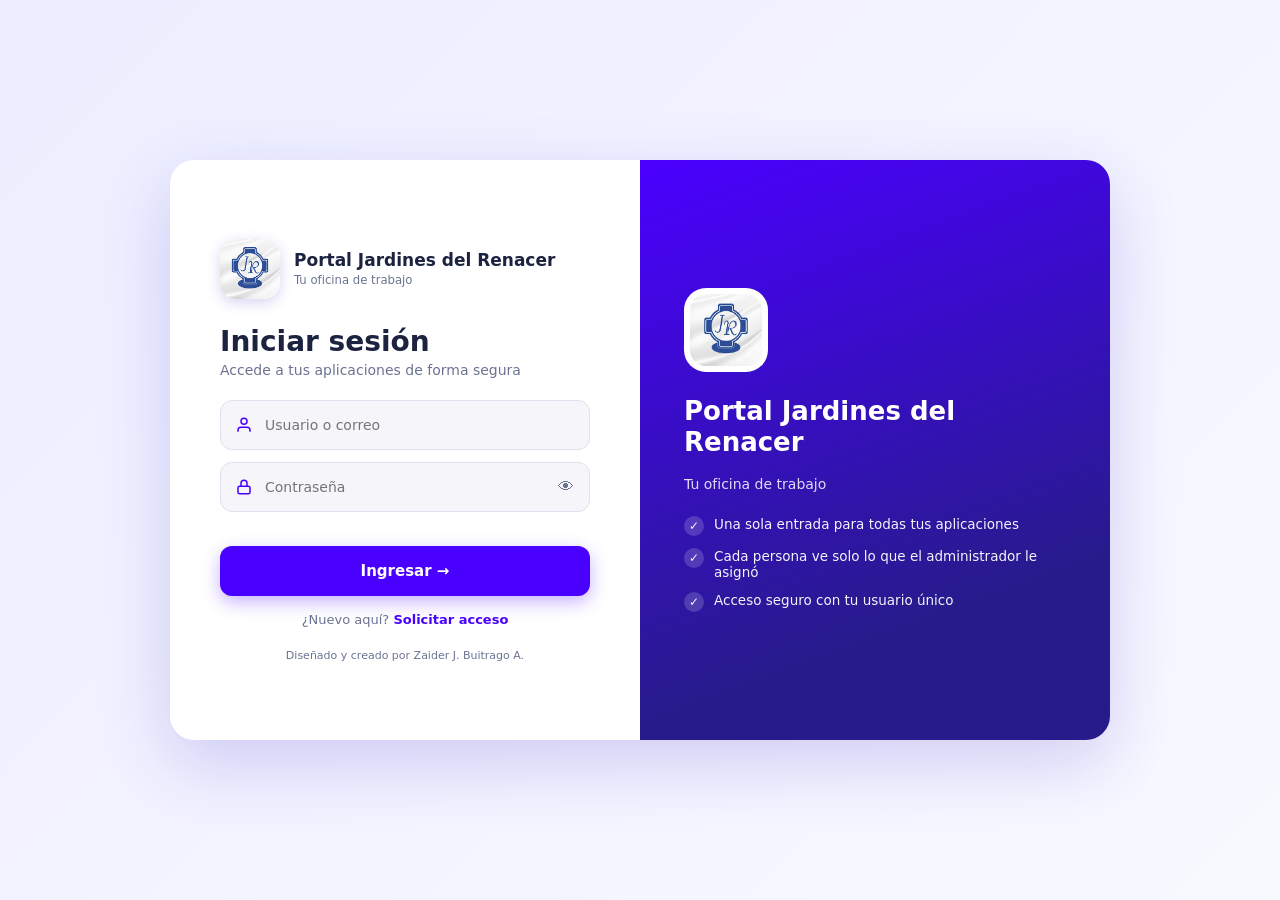
==== commit 72c8fada: "index.html" ====
--- a/Anlisis De Calidad/index.html
+++ b/Anlisis De Calidad/index.html
@@ -1,910 +1,154 @@
 <!DOCTYPE html>
-<html lang="es"><head>
-<meta charset="UTF-8"><meta name="viewport" content="width=device-width,initial-scale=1">
-<title>Portal Jardines del Renacer</title><link rel="icon" href="logo-jr.png">
+<html lang="es">
+<head>
+<!-- Guardia del portal: sin sesión o sin acceso a "calidad" devuelve al portal.
+     Ruta: Cenizas/ está en la raíz del repo, igual que portal-guard.js -->
+<script src="../portal-guard.js" data-app="calidad"></script>
+<meta charset="UTF-8">
+<meta name="viewport" content="width=device-width,initial-scale=1">
+<title>Análisis de Calidad J.R · Jardines del Renacer</title>
+<link rel="icon" href="../logo-jr.png">
 <style>
-:root{--bg:#e9edf5;--card:#fff;--ink:#1c2340;--mut:#6b7392;--pri:#3b3fa0;--line:#dde2ee;--ok:#1f9d6b;--bad:#c0392b}
+/* Mismos colores corporativos del portal */
+:root{--bg:#e9edf5;--card:#fff;--ink:#1c2340;--mut:#6b7392;--pri:#3b3fa0;--acc:#4a00ff;--line:#dde2ee;--bad:#c0392b}
 @media(prefers-color-scheme:dark){:root{--bg:#141829;--card:#1d2238;--ink:#e8ebf7;--mut:#98a0c0;--pri:#7c82ee;--line:#2e3555}}
-*{box-sizing:border-box}body{margin:0;font:14px system-ui,Segoe UI,Roboto,sans-serif;background:var(--bg);color:var(--ink)}
-button,input,select{font:inherit;color:inherit}.hide{display:none!important}
-.btn{background:var(--pri);color:#fff;border:0;border-radius:8px;padding:9px 16px;cursor:pointer;font-weight:600}
-.btn.o{background:transparent;color:var(--ink);border:1px solid var(--line)}.btn.s{padding:5px 10px;font-size:12px}.btn.r{background:var(--bad)}
-input,select{width:100%;padding:9px 11px;border:1px solid var(--line);border-radius:8px;background:var(--card)}
-label{display:block;font-size:12px;color:var(--mut);margin:10px 0 4px;font-weight:600}
-/* Pantalla de acceso (dos paneles) */
-.auth{min-height:100vh;display:flex;align-items:center;justify-content:center;padding:24px;background:linear-gradient(135deg,#eceeff,#f8f9ff)}
-@media(prefers-color-scheme:dark){.auth{background:linear-gradient(135deg,#0f1224,#1a1f3a)}}
-.auth .card{display:grid;grid-template-columns:1fr 1fr;width:940px;max-width:100%;min-height:580px;background:var(--card);border-radius:24px;overflow:hidden;box-shadow:0 24px 70px rgba(70,40,200,.2)}
-.auth .fm{padding:44px 50px;display:flex;flex-direction:column;justify-content:center}
-.auth .brand{display:flex;align-items:center;gap:14px;margin-bottom:26px}.auth .brand img{width:60px;height:60px;border-radius:16px;box-shadow:0 4px 14px rgba(70,40,200,.2)}
-.auth .brand b{font-size:17px;display:block;line-height:1.2}.auth .brand small{color:var(--mut)}
-.auth h2{margin:0;font-size:28px}.auth .lead{color:var(--mut);margin:4px 0 22px}
-.auth .fld{position:relative;margin-bottom:12px}.auth .fld>svg{position:absolute;left:15px;top:50%;margin-top:-9px;width:18px;height:18px;stroke:#4a00ff;fill:none;stroke-width:2;pointer-events:none}
-.auth .fld input{height:50px;padding:0 44px 0 44px;border-radius:12px;background:color-mix(in srgb,var(--pri) 5%,var(--card))}
-.auth .fld input:focus{outline:2px solid #4a00ff;border-color:transparent}
-.auth .eye{position:absolute;right:6px;top:50%;margin-top:-18px;width:36px;height:36px;border:0;background:none;cursor:pointer;color:var(--mut);font-size:16px}
-.auth .go{width:100%;height:50px;margin-top:6px;background:#4a00ff;font-size:15px;border-radius:12px;box-shadow:0 6px 18px rgba(74,0,255,.3)}.auth .go:hover{background:#3b00cc}
-.auth .cred{margin-top:22px;text-align:center;font-size:11px;color:var(--mut)}
-.auth .vs{background:linear-gradient(160deg,#4a00ff,#271b8c 75%);color:#fff;padding:44px;display:flex;flex-direction:column;justify-content:center;gap:18px}
-.auth .vs img{width:84px;height:84px;border-radius:22px;background:#fff;padding:6px}.auth .vs h3{margin:6px 0 0;font-size:26px;line-height:1.2}.auth .vs p{margin:0;opacity:.85}
-.auth .vs ul{list-style:none;margin:6px 0 0;padding:0;display:grid;gap:12px}.auth .vs li{display:flex;gap:10px;align-items:flex-start;font-size:13.5px;opacity:.95}
-.auth .vs li:before{content:"✓";flex:none;width:20px;height:20px;border-radius:50%;background:#ffffff2e;display:grid;place-items:center;font-size:12px}
-.auth .alt{margin-top:16px;text-align:center;font-size:13px;color:var(--mut)}.auth .alt a{color:#4a00ff;font-weight:700;cursor:pointer}.auth .ok{color:var(--ok)}
-@media(max-width:760px){.auth .card{grid-template-columns:1fr;min-height:0}.auth .vs{display:none}.auth .fm{padding:32px 24px}}
-.err{color:var(--bad);font-size:12px;min-height:16px;margin-top:8px}
-#fatal{max-width:520px;margin:9vh auto;padding:18px;background:#fff;color:#c0392b;border:1px solid #c0392b;border-radius:12px;font-size:13px}
-#shell{display:grid;grid-template-columns:230px 1fr;grid-template-rows:56px 1fr;height:100vh}
-header{grid-column:1/3;display:flex;align-items:center;gap:12px;padding:0 18px;background:var(--card);border-bottom:1px solid var(--line)}
-header img{width:32px}header b{font-size:16px}header small{color:var(--mut);display:block}.sp{flex:1}
-.tag{background:color-mix(in srgb,var(--pri) 15%,transparent);color:var(--pri);border-radius:99px;padding:2px 9px;font-size:11px;font-weight:700}
-nav{background:var(--card);border-right:1px solid var(--line);padding:12px 8px;overflow:auto}
-nav h6{margin:14px 10px 4px;font-size:11px;letter-spacing:.06em;color:var(--mut);text-transform:uppercase}
-nav a{display:block;padding:9px 12px;border-radius:8px;cursor:pointer}nav a:hover{background:var(--bg)}nav a.on{background:color-mix(in srgb,var(--pri) 16%,transparent);color:var(--pri);font-weight:700}
-/* Submenú desplegable de aplicaciones (mismo estilo/colores del portal) */
-nav a.has-sub{display:flex;align-items:center;gap:6px}
-nav a.has-sub .chev{margin-left:auto;width:16px;height:16px;flex-shrink:0;stroke:currentColor;fill:none;stroke-width:2.2;transition:transform .2s}
-nav .grp.open>a.has-sub .chev{transform:rotate(90deg)}
-nav .grp.open>a.has-sub.on{background:transparent}
-nav .sm{display:none;margin:2px 0 8px 20px;padding-left:8px;border-left:2px solid var(--line)}
-nav .grp.open .sm{display:block}
-nav .sm h6{margin:10px 6px 4px;font-size:10px}
-nav .sm a{display:flex;align-items:center;gap:9px;padding:7px 10px;margin:1px 0;font-size:13px}
-nav .sm a svg{width:16px;height:16px;flex-shrink:0;stroke:currentColor;fill:none;stroke-width:2}
-@media(max-width:760px){nav .sm,nav a.has-sub .chev{display:none!important}}
-main{overflow:auto;padding:24px;position:relative}main iframe{position:absolute;inset:0;width:100%;height:100%;border:0;background:#fff}
-h1{margin:0 0 4px}.sub{color:var(--mut);margin:0 0 18px}
-.grid{display:grid;grid-template-columns:repeat(auto-fill,minmax(260px,1fr));gap:14px}
-.app{background:var(--card);border:1px solid var(--line);border-radius:12px;padding:18px;cursor:pointer;transition:.15s}.app:hover{transform:translateY(-2px);border-color:var(--pri)}
-.app .ic{font-size:28px}.app h3{margin:8px 0 4px}.app p{margin:0 0 10px;color:var(--mut);font-size:13px}
-table{width:100%;border-collapse:collapse;background:var(--card);border:1px solid var(--line);border-radius:10px;overflow:hidden}
-th,td{padding:10px 12px;text-align:left;border-bottom:1px solid var(--line);vertical-align:middle}th{font-size:11px;text-transform:uppercase;color:var(--mut)}
-.st{display:inline-block;width:8px;height:8px;border-radius:50%;margin-right:6px}
-#modal{position:fixed;inset:0;background:#0009;display:flex;align-items:center;justify-content:center;padding:14px;z-index:9}
-.mc{background:var(--card);border-radius:14px;padding:22px;width:560px;max-width:100%;max-height:92vh;overflow:auto}
-.two{display:grid;grid-template-columns:1fr 1fr;gap:0 12px}
-.acc{display:flex;align-items:center;gap:10px;padding:10px;border:1px solid var(--line);border-radius:8px;margin-top:8px}.acc input[type=checkbox]{width:auto}.acc span{flex:1}.acc select{width:150px}
-#toast{position:fixed;bottom:20px;left:50%;transform:translateX(-50%);background:var(--ink);color:var(--bg);padding:10px 18px;border-radius:8px;z-index:20}
-@media(max-width:760px){#shell{grid-template-columns:1fr;grid-template-rows:56px auto 1fr}header{grid-column:1}nav{display:flex;gap:4px;overflow-x:auto;padding:6px}nav h6{display:none}nav a{white-space:nowrap}main{padding:14px}.two{grid-template-columns:1fr}}
-/* Campana de notificaciones (solo administrador) */
-#bell-wrap{position:relative}
-#bell{position:relative;width:38px;height:38px;border-radius:50%;border:1px solid var(--line);background:var(--card);cursor:pointer;display:grid;place-items:center;color:var(--ink)}
-#bell:hover{background:var(--bg)}#bell svg{width:19px;height:19px;stroke:currentColor;fill:none;stroke-width:2}
-#bell.ring svg{animation:ring .9s ease 2}@keyframes ring{0%,100%{transform:rotate(0)}20%{transform:rotate(14deg)}40%{transform:rotate(-12deg)}60%{transform:rotate(8deg)}80%{transform:rotate(-5deg)}}
-#bell .bd{position:absolute;top:-4px;right:-4px;min-width:18px;height:18px;padding:0 5px;border-radius:99px;background:var(--bad);color:#fff;font-size:11px;font-weight:700;display:grid;place-items:center;border:2px solid var(--card)}
-#npanel{position:absolute;right:0;top:46px;width:360px;max-width:92vw;background:var(--card);border:1px solid var(--line);border-radius:14px;box-shadow:0 18px 50px #0003;z-index:8;overflow:hidden}
-#npanel .nh{display:flex;align-items:center;padding:12px 14px;border-bottom:1px solid var(--line)}#npanel .nh b{flex:1}
-#npanel .nl{max-height:60vh;overflow:auto}
-#npanel .ni{display:flex;gap:10px;align-items:flex-start;padding:12px 14px;border-bottom:1px solid var(--line)}#npanel .ni:last-child{border-bottom:0}
-#npanel .ni.new{background:color-mix(in srgb,var(--pri) 8%,transparent)}
-#npanel .ni .ic{flex:none;width:34px;height:34px;border-radius:50%;background:color-mix(in srgb,var(--pri) 15%,transparent);display:grid;place-items:center;font-size:16px}
-#npanel .ni .tx{flex:1;min-width:0}#npanel .ni .tx small{display:block;color:var(--mut)}
-#npanel .nf{padding:10px 14px;text-align:center;border-top:1px solid var(--line);font-size:13px}#npanel .nf a{color:var(--pri);font-weight:700;cursor:pointer}
-#npanel .ne{padding:26px 14px;text-align:center;color:var(--mut)}
-@media(max-width:760px){#npanel{position:fixed;left:8px;right:8px;top:60px;width:auto;max-width:none}}
+*{box-sizing:border-box}
+html,body{height:100%;margin:0}
+body{font:14px system-ui,Segoe UI,Roboto,sans-serif;background:var(--bg);color:var(--ink)}
+#frame{position:fixed;inset:0;width:100%;height:100%;border:0;background:var(--bg)}
+.cover{position:fixed;inset:0;z-index:2;display:flex;flex-direction:column;align-items:center;justify-content:center;gap:14px;background:var(--bg);text-align:center;padding:24px;transition:opacity .35s}
+.cover.off{opacity:0;pointer-events:none}
+.cover img{width:72px;height:72px;border-radius:18px;background:#fff;padding:5px;box-shadow:0 6px 18px rgba(74,0,255,.18)}
+.spin{width:38px;height:38px;border:4px solid var(--line);border-top-color:var(--acc);border-radius:50%;animation:g .8s linear infinite}
+@keyframes g{to{transform:rotate(360deg)}}
+@media(prefers-reduced-motion:reduce){.spin{animation-duration:2.4s}}
+.cover h2{margin:0;font-size:18px}.cover p{margin:0;color:var(--mut);max-width:420px}
+.btn{display:inline-block;background:var(--acc);color:#fff;border-radius:10px;padding:10px 18px;font-weight:600;text-decoration:none;border:0;cursor:pointer;font:inherit;font-weight:600}
+.btn:hover{background:#3b00cc}.btn:focus-visible{outline:3px solid var(--pri);outline-offset:2px}
+.err h2{color:var(--bad)}
+.hide{display:none!important}
+</style>
+</head>
+<body>
 
-/* ===== Aplicaciones: marcos persistentes + pantalla de carga ===== */
-#appsHost{grid-column:2;grid-row:2;position:relative;visibility:hidden;pointer-events:none;min-height:0}
-#appsHost.on{visibility:visible;pointer-events:auto}
-.pane{position:absolute;inset:0;background:var(--bg)}
-.pane.off{visibility:hidden;pointer-events:none}
-.pane iframe{position:absolute;inset:0;width:100%;height:100%;border:0;background:#fff}
-.ldr{position:absolute;inset:0;z-index:2;display:flex;flex-direction:column;align-items:center;justify-content:center;gap:14px;background:var(--bg);text-align:center;padding:24px;transition:opacity .3s,visibility .3s}
-.pane.done .ldr{opacity:0;visibility:hidden;pointer-events:none}
-.ldr img{width:72px;height:72px;border-radius:18px;background:#fff;padding:5px;box-shadow:0 6px 18px rgba(74,0,255,.18)}
-.ldr h3{margin:0;font-size:18px}.ldr .lm{margin:0;color:var(--mut);max-width:420px;min-height:20px}
-.spn{width:38px;height:38px;border:4px solid var(--line);border-top-color:#4a00ff;border-radius:50%;animation:spn .8s linear infinite}
-@keyframes spn{to{transform:rotate(360deg)}}
-.lbar{width:220px;max-width:70vw;height:4px;border-radius:99px;background:var(--line);overflow:hidden}
-.lbar i{display:block;width:40%;height:100%;border-radius:99px;background:#4a00ff;animation:lbar 1.3s ease-in-out infinite}
-@keyframes lbar{0%{transform:translateX(-110%)}100%{transform:translateX(280%)}}
-.ldr .la{display:none;gap:8px;flex-wrap:wrap;justify-content:center;margin-top:4px}
-.pane.slow .ldr .la,.pane.err .ldr .la{display:flex}
-.ldr .la .rt{display:none}.pane.err .ldr .la .rt{display:inline-block}.pane.err .ldr .la a{display:inline-block}
-.ldr .la a{text-decoration:none;display:none}.pane.slow .ldr .la a{display:inline-block}
-.pane.err .ldr .spn,.pane.err .ldr .lbar{display:none}.pane.err .ldr h3{color:var(--bad)}
-.bsp{display:inline-block;width:14px;height:14px;margin-right:8px;vertical-align:-2px;border:2px solid #ffffff66;border-top-color:#fff;border-radius:50%;animation:spn .7s linear infinite}
-.bsp.dk{border-color:var(--line);border-top-color:#4a00ff}
-.btn.busy{opacity:.85;cursor:progress}
-.ldl{display:flex;align-items:center;gap:8px;color:var(--mut);padding:18px 0}
-header{grid-row:1}nav{grid-column:1;grid-row:2}main{grid-column:2;grid-row:2;min-width:0;min-height:0}
-@media(max-width:760px){main{grid-column:1;grid-row:3}#appsHost{grid-column:1;grid-row:3}}
-@media(prefers-reduced-motion:reduce){.spn,.bsp{animation-duration:2.4s}.lbar i{animation-duration:3s}}
+<div class="cover" id="cover">
+  <img src="../logo-jr.png" alt="Jardines del Renacer">
+  <div class="spin" id="spin"></div>
+  <h2 id="t">Abriendo Análisis de Calidad J.R</h2>
+  <p id="m">Conectando con el sistema…</p>
+  <a class="btn hide" id="alt" target="_blank" rel="noopener">Abrir en una pestaña nueva</a>
+  <button class="btn hide" id="retry" type="button">Reintentar</button>
+</div>
 
-/* ===== Chat interno ===== */
-.nb{float:right;margin-top:1px;min-width:18px;height:18px;padding:0 5px;border-radius:99px;background:var(--bad);color:#fff;font-size:11px;font-weight:700;display:inline-grid;place-items:center;line-height:1}
-#chatbtn{position:relative;width:38px;height:38px;border-radius:50%;border:1px solid var(--line);background:var(--card);cursor:pointer;display:grid;place-items:center;color:var(--ink);margin-right:2px}
-#chatbtn:hover{background:var(--bg)}#chatbtn svg{width:19px;height:19px;stroke:currentColor;fill:none;stroke-width:2}
-#chatbtn.ring svg{animation:ring .9s ease 2}
-#chatbtn .bd{position:absolute;top:-4px;right:-4px;min-width:18px;height:18px;padding:0 5px;border-radius:99px;background:var(--bad);color:#fff;font-size:11px;font-weight:700;display:grid;place-items:center;border:2px solid var(--card)}
-.chat{position:absolute;inset:0;display:grid;grid-template-columns:310px minmax(0,1fr);background:var(--card)}
-.chat .cside{display:flex;flex-direction:column;min-height:0;border-right:1px solid var(--line)}
-.chat .chead{display:flex;align-items:center;gap:10px;padding:14px 14px 8px}.chat .chead b{font-size:18px;flex:1}
-.chat .chead .av{cursor:pointer}
-.chat .csrch{padding:0 14px 10px}.chat .csrch input{border-radius:99px;height:36px}
-.chat #c-list{flex:1;overflow:auto;padding:0 8px 10px}
-.chat .ch6{margin:12px 8px 4px;font-size:11px;letter-spacing:.06em;color:var(--mut);text-transform:uppercase;font-weight:700}
-.chat .ci{display:flex;gap:10px;align-items:center;padding:8px 10px;border-radius:10px;cursor:pointer}
-.chat .ci:hover{background:var(--bg)}.chat .ci.on{background:color-mix(in srgb,var(--pri) 14%,transparent)}
-.chat .ci .tx{flex:1;min-width:0}.chat .ci .tx b{display:block;font-size:13.5px;white-space:nowrap;overflow:hidden;text-overflow:ellipsis}
-.chat .ci .tx small{display:block;color:var(--mut);white-space:nowrap;overflow:hidden;text-overflow:ellipsis;font-size:12px}
-.chat .ci .nb{float:none;margin:0}
-.av{flex:none;width:38px;height:38px;border-radius:50%;display:grid;place-items:center;color:#fff;font-weight:700;font-size:13px;overflow:hidden}
-.av img{width:100%;height:100%;object-fit:cover;display:block}
-.av.ic{background:color-mix(in srgb,var(--pri) 16%,transparent);font-size:18px;color:var(--ink)}
-.av.big{width:96px;height:96px;font-size:30px}.av.sp{background:none}
-.chat .cmain{display:flex;flex-direction:column;min-width:0;min-height:0;background:var(--bg)}
-.chat .cbar{display:flex;align-items:center;gap:10px;padding:10px 16px;background:var(--card);border-bottom:1px solid var(--line)}
-.chat .cbar .tx{flex:1;min-width:0}.chat .cbar .tx b{display:block}.chat .cbar .tx small{color:var(--mut)}
-.chat .cnet{font-size:12px;color:var(--bad);font-weight:600}
-.chat .cback{display:none}
-.chat .cmsgs{flex:1;overflow:auto;padding:14px 16px;display:flex;flex-direction:column;gap:3px}
-.chat .cempty{margin:auto;text-align:center;color:var(--mut);max-width:300px}
-.chat .dsep{text-align:center;margin:10px 0 6px}.chat .dsep span{background:var(--card);border:1px solid var(--line);color:var(--mut);font-size:11px;padding:3px 12px;border-radius:99px;text-transform:capitalize}
-.mrow{display:flex;gap:8px;align-items:flex-end}.mrow.mine{justify-content:flex-end}
-.mrow .av{width:28px;height:28px;font-size:11px}
-.mrow.flash .bub{outline:3px solid color-mix(in srgb,var(--pri) 50%,transparent)}
-.bub{max-width:min(540px,80%);padding:7px 10px 4px;border-radius:14px;background:var(--card);border:1px solid var(--line);overflow-wrap:anywhere}
-.mine .bub{background:var(--pri);color:#fff;border-color:transparent}.mine .bub a{color:#fff;text-decoration:underline}
-.bub .mn{font-size:12px;font-weight:700;margin-bottom:2px}
-.bub .mx a{color:var(--pri);text-decoration:underline}
-.bub .mdel{font-style:italic;opacity:.7}
-.bub .mt{display:flex;justify-content:flex-end;align-items:center;gap:8px;font-size:10.5px;opacity:.75;margin-top:2px}
-.bub .macts a{cursor:pointer;margin-left:6px;font-size:13px}
-@media(hover:hover){.bub .macts{opacity:0;transition:.12s}.bub:hover .macts{opacity:1}}
-.bub .mst.err{color:var(--bad);cursor:pointer;font-weight:700;opacity:1}.mine .bub .mst.err{color:#ffd2cc}
-.bub .rq{border-left:3px solid currentColor;background:#00000012;border-radius:6px;padding:4px 8px;margin-bottom:5px;cursor:pointer;font-size:12px}
-.bub .rq b{display:block}.bub .rq span{display:block;opacity:.8;white-space:nowrap;overflow:hidden;text-overflow:ellipsis;max-width:320px}
-.bub .mimg{display:block;max-width:100%;max-height:260px;border-radius:8px;margin-bottom:4px;cursor:zoom-in}
-.bub .mf{display:flex;gap:10px;align-items:center;padding:8px 10px;margin-bottom:4px;border-radius:10px;background:#00000012;cursor:pointer}
-.bub .mf .fi{font-size:22px}.bub .mf .ft{min-width:0}.bub .mf b{display:block;font-size:13px;overflow:hidden;text-overflow:ellipsis;white-space:nowrap;max-width:260px}.bub .mf small{opacity:.8}
-.chat .rep{display:flex;align-items:center;gap:10px;padding:8px 16px;background:var(--card);border-top:1px solid var(--line)}
-.chat .rep .tx{flex:1;min-width:0;border-left:3px solid var(--pri);padding-left:8px}.chat .rep .tx b{display:block;font-size:12px}
-.chat .rep .tx span{display:block;color:var(--mut);font-size:12px;white-space:nowrap;overflow:hidden;text-overflow:ellipsis}.chat .rep a{cursor:pointer;color:var(--mut);padding:4px 8px}
-.chat .cin{display:flex;gap:8px;align-items:flex-end;padding:10px 14px;background:var(--card);border-top:1px solid var(--line)}
-.chat .cin textarea{flex:1;resize:none;max-height:120px;padding:9px 12px;border:1px solid var(--line);border-radius:18px;background:var(--bg);color:var(--ink);font:inherit;line-height:1.35}
-.chat .cin textarea:focus{outline:2px solid var(--pri);border-color:transparent}
-.chat .cat{width:38px;height:38px;border-radius:50%;border:1px solid var(--line);background:var(--card);cursor:pointer;font-size:17px;flex:none}
-.chat .csend{height:38px;border-radius:99px;padding:0 18px}
-.lb{position:fixed;inset:0;background:#000c;z-index:30;display:grid;place-items:center;cursor:zoom-out;padding:20px}.lb img{max-width:100%;max-height:100%;border-radius:8px}
-@media(max-width:760px){.chat{grid-template-columns:1fr}.chat .cmain{display:none}.chat.open .cside{display:none}.chat.open .cmain{display:flex}.chat .cback{display:inline-block}.bub{max-width:88%}}
-</style></head><body>
-
-<!-- Si algo falla al cargar, se muestra el motivo en pantalla en vez de dejarla en blanco -->
-<script>
-window.addEventListener('error',function(e){
-  var d=document.getElementById('fatal');
-  if(!d){d=document.createElement('div');d.id='fatal';document.body.appendChild(d)}
-  d.textContent='Error al cargar el portal: '+(e.message||'desconocido')+(e.lineno?' (línea '+e.lineno+')':'');
-});
-</script>
-
-<div id="v-setup" class="auth hide"><div class="card"><div class="fm"><div class="brand"><img src="logo-jr.png" alt=""><div><b>Portal Jardines del Renacer</b><small>Tu oficina de trabajo</small></div></div><h2>Primera configuración</h2><p class="lead">Crea la cuenta del administrador del portal.</p>
-<form id="f-setup"><div class="fld"><svg viewBox="0 0 24 24"><rect x="3" y="4" width="18" height="16" rx="2"/><circle cx="9" cy="11" r="2"/><path d="M15 9h3M15 13h3M6 17c.5-2 5.5-2 6 0"/></svg><input name="nombre" type="text" placeholder="Nombre completo" required ></div><div class="fld"><svg viewBox="0 0 24 24"><path d="M20 21v-2a4 4 0 0 0-4-4H8a4 4 0 0 0-4 4v2"/><circle cx="12" cy="7" r="4"/></svg><input name="usuario" type="text" placeholder="Usuario" required autocomplete="username"></div><div class="fld"><svg viewBox="0 0 24 24"><rect x="4" y="11" width="16" height="10" rx="2"/><path d="M8 11V7a4 4 0 0 1 8 0v4"/></svg><input name="clave" type="password" placeholder="Clave (mín. 8 caracteres)" required minlength="8" autocomplete="new-password"><button type="button" class="eye" onclick="verClave(this)" aria-label="Mostrar clave">👁</button></div>
-<div class="err" id="e-setup"></div><button class="btn go">Crear administrador →</button></form><div class="cred">Diseñado y creado por Zaider J. Buitrago A.</div></div><div class="vs"><img src="logo-jr.png" alt=""><h3>Portal Jardines del Renacer</h3><p>Tu oficina de trabajo</p><ul><li>Una sola entrada para todas tus aplicaciones</li><li>Cada persona ve solo lo que el administrador le asignó</li><li>Acceso seguro con tu usuario único</li></ul></div></div></div>
-
-<div id="v-login" class="auth hide"><div class="card"><div class="fm"><div class="brand"><img src="logo-jr.png" alt=""><div><b>Portal Jardines del Renacer</b><small>Tu oficina de trabajo</small></div></div><h2>Iniciar sesión</h2><p class="lead">Accede a tus aplicaciones de forma segura</p>
-<form id="f-login"><div class="fld"><svg viewBox="0 0 24 24"><path d="M20 21v-2a4 4 0 0 0-4-4H8a4 4 0 0 0-4 4v2"/><circle cx="12" cy="7" r="4"/></svg><input name="usuario" type="text" placeholder="Usuario o correo" required autocomplete="username"></div><div class="fld"><svg viewBox="0 0 24 24"><rect x="4" y="11" width="16" height="10" rx="2"/><path d="M8 11V7a4 4 0 0 1 8 0v4"/></svg><input name="clave" type="password" placeholder="Contraseña" required autocomplete="current-password"><button type="button" class="eye" onclick="verClave(this)" aria-label="Mostrar clave">👁</button></div>
-<div class="err" id="e-login"></div><button class="btn go">Ingresar →</button></form><div class="alt">¿Nuevo aquí? <a onclick="goReg()">Solicitar acceso</a></div><div class="cred">Diseñado y creado por Zaider J. Buitrago A.</div></div><div class="vs"><img src="logo-jr.png" alt=""><h3>Portal Jardines del Renacer</h3><p>Tu oficina de trabajo</p><ul><li>Una sola entrada para todas tus aplicaciones</li><li>Cada persona ve solo lo que el administrador le asignó</li><li>Acceso seguro con tu usuario único</li></ul></div></div></div>
-<div id="v-reg" class="auth hide"><div class="card"><div class="fm"><div class="brand"><img src="logo-jr.png" alt=""><div><b>Portal Jardines del Renacer</b><small>Tu oficina de trabajo</small></div></div><h2>Solicitar acceso</h2><p class="lead">Crea tu usuario. El administrador lo activará y te asignará tus aplicaciones.</p>
-<form id="f-reg"><div class="fld"><svg viewBox="0 0 24 24"><rect x="3" y="4" width="18" height="16" rx="2"/><circle cx="9" cy="11" r="2"/><path d="M15 9h3M15 13h3M6 17c.5-2 5.5-2 6 0"/></svg><input name="nombre" type="text" placeholder="Nombre completo" required autocomplete="name"></div><div class="fld"><svg viewBox="0 0 24 24"><path d="M20 21v-2a4 4 0 0 0-4-4H8a4 4 0 0 0-4 4v2"/><circle cx="12" cy="7" r="4"/></svg><input name="usuario" type="text" placeholder="Usuario (por ejemplo, tu cédula)" required autocomplete="username"></div><div class="fld"><svg viewBox="0 0 24 24"><rect x="3" y="5" width="18" height="14" rx="2"/><path d="m3 7 9 6 9-6"/></svg><input name="correo" type="email" placeholder="Correo (opcional)" autocomplete="email"></div><div class="fld"><svg viewBox="0 0 24 24"><rect x="4" y="11" width="16" height="10" rx="2"/><path d="M8 11V7a4 4 0 0 1 8 0v4"/></svg><input name="clave" type="password" placeholder="Clave (mín. 8 caracteres)" required minlength="8" autocomplete="new-password"><button type="button" class="eye" onclick="verClave(this)" aria-label="Mostrar clave">👁</button></div><div class="err" id="e-reg"></div><button class="btn go">Enviar solicitud →</button></form>
-<div class="alt">¿Ya tienes cuenta? <a onclick="goLogin()">Inicia sesión</a></div><div class="cred">Diseñado y creado por Zaider J. Buitrago A.</div></div><div class="vs"><img src="logo-jr.png" alt=""><h3>Portal Jardines del Renacer</h3><p>Tu oficina de trabajo</p><ul><li>Una sola entrada para todas tus aplicaciones</li><li>Cada persona ve solo lo que el administrador le asignó</li><li>Acceso seguro con tu usuario único</li></ul></div></div></div>
-
-<div id="shell" class="hide">
-<header><img src="logo-jr.png" alt=""><div><b>Portal Jardines del Renacer</b><small>Tu oficina de trabajo</small></div><span class="sp"></span>
-<button id="chatbtn" type="button" title="Chat" aria-label="Chat" onclick="go('chat')"><svg viewBox="0 0 24 24"><path d="M21 15a2 2 0 0 1-2 2H7l-4 4V5a2 2 0 0 1 2-2h14a2 2 0 0 1 2 2z"/></svg><span class="bd hide" id="cbadge"></span></button>
-<div id="bell-wrap" class="hide"><button id="bell" type="button" title="Notificaciones" aria-label="Notificaciones" onclick="notifToggle(event)"><svg viewBox="0 0 24 24"><path d="M18 8a6 6 0 0 0-12 0c0 7-3 9-3 9h18s-3-2-3-9"/><path d="M13.73 21a2 2 0 0 1-3.46 0"/></svg><span class="bd hide" id="bell-n">0</span></button><div id="npanel" class="hide"></div></div>
-<div style="text-align:right"><b id="h-name"></b><small id="h-user"></small></div><span class="tag" id="h-rol"></span><button class="btn o s" onclick="logout()">Cerrar sesión</button></header>
-<nav id="nav"></nav><main id="main"></main><div id="appsHost" aria-live="polite"></div></div>
-<div id="modal" class="hide"></div><div id="toast" class="hide"></div>
+<iframe id="frame" title="Análisis de Calidad J.R" allow="accelerometer; autoplay; camera; clipboard-read; clipboard-write; encrypted-media; fullscreen; geolocation; gyroscope; magnetometer; microphone; midi; payment; screen-wake-lock; usb"></iframe>
 
 <script>
-/* ============ CONFIGURACIÓN ============ */
-const PORTAL_CONFIG = {
-  GAS_URL: 'https://script.google.com/macros/s/AKfycbzqHHvFyCbS-s1PHXFG6qdxZCxnWalG5eg_GtscpntJ4w2U11tNEOca-QwTHnyg_YvKYw/exec'
-};
-/* Catálogo de aplicaciones.
-   IMPORTANTE: la url debe coincidir EXACTAMENTE (mayúsculas, tildes, guiones) con el nombre
-   de la carpeta en GitHub. Carpetas actuales en la raíz del repo: Cafeteria y SS-Diarios. */
-/* Ícono de Calidad (imagen incrustada: no depende de archivos externos) */
-const ICO_CALIDAD = '<img alt="" src="[data-uri]" style="height:1.2em;width:auto;vertical-align:-.22em">';
-const APPS = [
-  {id:'cafeteria',  nombre:'Cafetería Regional Quindío', icono:'☕', url:'Cafeteria/index.html',  desc:'Registro, liquidación y control de gastos de cafetería por sede.', roles:['ADMINISTRADOR','COORDINADOR','SEDE']},
-  {id:'ss_diarios', nombre:'Control diario de Ss',       icono:'📊', url:'SS-Diarios/index.html', desc:'Análisis y tabla de control de servicios diarios.',               roles:['EDITOR','LECTOR']},
-  {id:'cenizas', nombre:'Control de Entrega de Cenizas', icono:'🕊️', url:'Cenizas/index.html', espera:true, desc:'Registro y entrega de cenizas por sede, con estados y exportación.', roles:['ADMINISTRADOR','OPERADOR','LECTOR']},
-  {id:'calidad', nombre:'Análisis de Calidad J.R', icono:ICO_CALIDAD, url:'Calidad/index.html', espera:true, desc:'Dashboard de calidad: novedades, correcciones, autorizaciones e historial.', roles:['ANALISTA','COORDINADOR','ADMINISTRADOR','LECTOR']}
-];
-const SEDES=['Armenia','Calarcá','Circasia','Córdoba','Génova','La Tebaida','Montenegro','Pijao','Quimbaya','Barcelona'];
+/* ===== CONFIGURACIÓN ===== */
+/* URL /exec de la app de Calidad (Apps Script). PEGA AQUÍ la URL de tu implementación. */
+const CALIDAD_URL = 'PEGAR_URL_EXEC_DE_CALIDAD';
+/* URL /exec del backend del portal (la misma de PORTAL_CONFIG.GAS_URL en index.html) */
+const PORTAL_GAS_URL = 'https://script.google.com/macros/s/AKfycbzqHHvFyCbS-s1PHXFG6qdxZCxnWalG5eg_GtscpntJ4w2U11tNEOca-QwTHnyg_YvKYw/exec';
+/* ========================= */
 
-/* ============ API (Apps Script o modo local) ============ */
-function verClave(b){const i=b.parentNode.querySelector('input');i.type=i.type==='password'?'text':'password'}
-const $=s=>document.querySelector(s), esc=t=>String(t??'').replace(/[&<>"']/g,c=>({'&':'&amp;','<':'&lt;','>':'&gt;','"':'&quot;',"'":'&#39;'}[c]));
-const SK='jr_portal_session', LK='jr_portal_users';
-let ses=null,cur='home';
-const sha=async t=>[...new Uint8Array(await crypto.subtle.digest('SHA-256',new TextEncoder().encode(t)))].map(b=>b.toString(16).padStart(2,'0')).join('');
-const lu=()=>JSON.parse(localStorage.getItem(LK)||'[]'), su=l=>localStorage.setItem(LK,JSON.stringify(l));
-const pub=({salt,hash,...u})=>u;
-const allAccess=()=>Object.fromEntries(APPS.map(a=>[a.id,a.roles[0]]));
-async function remote(p){
-  const ac=new AbortController(),tm=setTimeout(()=>ac.abort(),30000);let r,j;
-  try{
-    r=await fetch(PORTAL_CONFIG.GAS_URL,{method:'POST',headers:{'Content-Type':'text/plain;charset=utf-8'},body:JSON.stringify(p),signal:ac.signal});
-    if(!r.ok)throw new Error('El servidor respondió con estado '+r.status);
-    j=await r.json();
-  }catch(e){
-    if(e.name==='AbortError')throw new Error('El servidor tardó demasiado en responder. Intenta de nuevo.');
-    if(e instanceof TypeError||/failed to fetch|networkerror|load failed/i.test(e.message))throw new Error('No hay conexión con el servidor. Revisa tu internet e intenta de nuevo.');
-    throw e;
-  }finally{clearTimeout(tm)}
-  if(j.error){
-    /* El servidor ya no reconoce el token (vencido o borrado del caché de Apps Script):
-       se cierra la sesión local y se vuelve al login, en vez de dejar la pantalla con un error. */
-    if(!['login','setup','status'].includes(p.action)&&/sesi[oó]n (expirada|inv[aá]lida)|token/i.test(j.error))sessionLost();
-    throw new Error(j.error);
+(function(){
+  const $ = id => document.getElementById(id);
+  const ok = /^https:\/\/script\.google\.com\/macros\/s\/[\w-]+\/exec/.test(CALIDAD_URL);
+
+  /* Avisa al portal (si está embebido) que ya hay algo que mostrar: la app lista o un mensaje de error */
+  function avisarPortal(){ try { if(window.parent !== window) window.parent.postMessage({ type: 'jr-listo', app: 'calidad' }, '*'); } catch(e){} }
+
+  function error(titulo, texto, reintentar){
+    avisarPortal();
+    $('cover').classList.remove('off', 'hide');
+    $('cover').classList.add('err'); $('spin').classList.add('hide');
+    $('t').textContent = titulo; $('m').textContent = texto;
+    if(reintentar){ $('retry').classList.remove('hide'); $('retry').onclick = () => location.reload(); }
   }
-  return j;
-}
-function sessionLost(){
-  localStorage.removeItem(SK);ses=null;
-  ['#shell','#v-setup','#v-reg'].forEach(s=>$(s).classList.add('hide'));$('#modal').classList.add('hide');
-  $('#v-login').classList.remove('hide');
-  $('#e-login').classList.remove('ok');$('#e-login').textContent='Tu sesión expiró. Ingresa nuevamente para continuar.';
-}
-async function local(b){
-  const L=lu(), find=x=>L.find(u=>u.usuario===x||(u.correo&&u.correo===x));
-  const mk=async(o,clave)=>{o.salt=crypto.randomUUID();o.hash=await sha(o.salt+clave);return o};
-  switch(b.action){
-    case 'status': return {needsSetup:!L.length};
-    case 'setup': {if(L.length)throw Error('Ya existe un administrador');const u=await mk({id:1,usuario:b.usuario.toLowerCase().trim(),nombre:b.nombre,correo:'',sede:'',rol:'admin',estado:'activo',accesos:{}},b.clave);su([u]);return {success:true,token:crypto.randomUUID(),user:pub(u)}}
-    case 'login': {const u=find(b.usuario.toLowerCase().trim());if(!u||u.hash!==await sha(u.salt+b.clave))throw Error('Usuario o clave incorrectos');if(u.estado!=='activo')throw Error('Usuario inactivo. Contacta al administrador.');return {success:true,token:crypto.randomUUID(),user:pub(u)}}
-    case 'register': {const usuario=b.usuario.toLowerCase().trim();if(find(usuario))throw Error('Ese usuario ya existe');if((b.clave||'').length<8)throw Error('La clave debe tener mínimo 8 caracteres');const o=await mk({id:Math.max(0,...L.map(u=>u.id))+1,usuario,nombre:b.nombre,correo:(b.correo||'').toLowerCase(),sede:'',rol:'usuario',estado:'inactivo',accesos:{}},b.clave);L.push(o);su(L);return {success:true}}
-    case 'listUsers': return {users:L.map(pub)};
-    case 'saveUser': {const d=b.user,usuario=d.usuario.toLowerCase().trim();if(L.some(u=>u.usuario===usuario&&u.id!==d.id))throw Error('Ese usuario ya existe');
-      let o=d.id&&L.find(u=>u.id===d.id);if(!o){if(!d.clave)throw Error('La clave es obligatoria');o={id:Math.max(0,...L.map(u=>u.id))+1};L.push(o)}
-      Object.assign(o,{usuario,nombre:d.nombre,correo:(d.correo||'').toLowerCase(),sede:d.sede||'',rol:d.rol,estado:d.estado,accesos:d.accesos||{}});if(d.clave)await mk(o,d.clave);su(L);return {success:true}}
-    case 'deleteUser': {if(b.id===ses.user.id)throw Error('No puedes eliminarte a ti mismo');su(L.filter(u=>u.id!==b.id));return {success:true}}
-    case 'changePassword': {const o=L.find(u=>u.id===ses.user.id);if(o.hash!==await sha(o.salt+b.actual))throw Error('La clave actual no coincide');await mk(o,b.nueva);su(L);return {success:true}}
+
+  if(!ok){
+    error('Falta configurar la dirección de Calidad',
+          'Abre Calidad/index.html y pega la URL /exec de la implementación de Apps Script en CALIDAD_URL.');
+    return;
   }
-  throw Error('Acción no reconocida');
-}
-const api=(action,p={})=>(PORTAL_CONFIG.GAS_URL?remote:local)({action,token:ses?.token,...p});
 
-/* ============ Sesión ============ */
-function start(r){
-  const u=r.user; if(u.rol==='admin')u.accesos=allAccess();
-  ses={token:r.token,user:u,exp:Date.now()+5*3600e3}; localStorage.setItem(SK,JSON.stringify(ses)); show();
-}
-function logout(){localStorage.removeItem(SK);ses=null;location.hash='';location.reload()}
-const myApps=()=>APPS.filter(a=>ses.user.accesos&&ses.user.accesos[a.id]);
-function toast(t){const e=$('#toast');e.textContent=t;e.classList.remove('hide');setTimeout(()=>e.classList.add('hide'),2600)}
-async function boot(){
-  try{ses=JSON.parse(localStorage.getItem(SK))}catch(e){ses=null}
-  if(ses&&ses.user&&ses.exp>Date.now())return show();
-  localStorage.removeItem(SK);ses=null;
-  /* El login se muestra al instante; la consulta al servidor corre en segundo plano
-     (además "despierta" Apps Script mientras la persona escribe sus datos). */
-  $('#v-login').classList.remove('hide');
-  try{
-    if((await api('status')).needsSetup&&!ses&&!$('#v-login').classList.contains('hide')&&!$('#f-login').usuario.value){$('#v-login').classList.add('hide');$('#v-setup').classList.remove('hide')}
-  }catch(e){/* si no hay conexión, el propio intento de ingreso mostrará un mensaje claro */}
-}
-const BT={'#f-login':'Ingresando…','#f-reg':'Enviando solicitud…','#f-setup':'Creando administrador…'};
-const form=(id,err,fn)=>$(id).addEventListener('submit',async e=>{e.preventDefault();$(err).textContent='';$(err).classList.remove('ok');
-  const b=e.target.querySelector('button:not([type=button])'),h0=b&&b.innerHTML;
-  if(b){if(b.disabled)return;b.disabled=true;b.classList.add('busy');b.innerHTML='<span class="bsp"></span>'+(BT[id]||'Guardando…')}
-  try{await fn(Object.fromEntries(new FormData(e.target)))}catch(x){$(err).textContent=x.message}
-  finally{if(b){b.disabled=false;b.classList.remove('busy');b.innerHTML=h0}}});
-form('#f-setup','#e-setup',async d=>start(await api('setup',d)));
-function goReg(){['#v-login','#v-setup'].forEach(x=>$(x).classList.add('hide'));$('#e-reg').textContent='';$('#v-reg').classList.remove('hide')}
-function goLogin(msg){$('#v-reg').classList.add('hide');$('#v-login').classList.remove('hide');const e=$('#e-login');e.textContent=msg||'';e.classList.toggle('ok',!!msg)}
-form('#f-reg','#e-reg',async d=>{
-  try{await api('register',d)}catch(x){throw /no reconocida|unknown/i.test(x.message)?Error('El servidor aún no recibe solicitudes. Pídele al administrador que cree tu usuario.'):x}
-  $('#f-reg').reset();goLogin('Solicitud enviada. Cuando el administrador la active podrás ingresar.')});
-form('#f-login','#e-login',async d=>start(await api('login',d)));
+  /* Sesión del portal (portal-guard.js ya validó que existe y que tiene acceso a "cenizas") */
+  let ses = null;
+  try { ses = JSON.parse(localStorage.getItem('jr_portal_session')); } catch(e){}
+  if(!ses || !ses.token){
+    error('Sesión del portal no encontrada', 'Vuelve al portal e inicia sesión de nuevo.', true);
+    return;
+  }
 
-/* ============ Interfaz ============ */
-function show(){
-  ['#v-setup','#v-login','#v-reg'].forEach(s=>$(s).classList.add('hide'));$('#shell').classList.remove('hide');
-  const u=ses.user;$('#h-name').textContent=u.nombre;$('#h-user').textContent=u.usuario;$('#h-rol').textContent=u.rol==='admin'?'Administrador':'Usuario';
-  const adm=u.rol==='admin';notifInit(adm);
-  $('#nav').innerHTML=`<h6>Mi espacio</h6><a data-v="home">🏢 Oficina</a><a data-v="chat">💬 Chat <span class="nb hide" id="nb-chat"></span></a><h6>Mis aplicaciones</h6>`+
-    (myApps().map(a=>a.id==='cafeteria'?cafGroup(a):a.id==='calidad'?calGroup(a):`<a data-v="${a.id}">${a.icono} ${esc(a.nombre)}</a>`).join('')||'<a style="color:var(--mut);cursor:default">Sin aplicaciones asignadas</a>')+
-    (adm?`<h6>Administración</h6><a data-v="users">👥 Usuarios y accesos</a>`:'')+`<h6>Cuenta</h6><a data-v="perfil">🔑 Mi cuenta</a>`;
-  $('#nav').onclick=e=>{
-    const c=e.target.closest('a[data-cs]');if(c){goCal(c.dataset.cs);return}
-    const s=e.target.closest('a[data-s]');if(s){goCaf(s.dataset.s);return}
-    const v=e.target.closest('a')?.dataset.v;if(!v)return;
-    if(v==='cafeteria'&&cur==='cafeteria'){cafOpen=!cafOpen;syncCaf();return}
-    if(v==='calidad'&&cur==='calidad'){calOpen=!calOpen;syncCal();return}
-    go(v)};
-  go(location.hash.slice(1)||'home');
-  precargar();
-  chatStart();
-}
-/* ============ Submenú desplegable: Cafetería Regional Quindío ============ */
-const I=(d)=>`<svg viewBox="0 0 24 24">${d}</svg>`;
-const CAF_MENU=[
- {t:'Operación'},
- {s:'dashboard',n:'Dashboard General',i:I('<rect x="3" y="3" width="7" height="7"/><rect x="14" y="3" width="7" height="7"/><rect x="14" y="14" width="7" height="7"/><rect x="3" y="14" width="7" height="7"/>')},
- {s:'registro',n:'Registrar Cafetería',i:I('<circle cx="12" cy="12" r="10"/><line x1="12" y1="8" x2="12" y2="16"/><line x1="8" y1="12" x2="16" y2="12"/>')},
- {s:'consultas',n:'Consultar Registros',i:I('<circle cx="11" cy="11" r="8"/><line x1="21" y1="21" x2="16.65" y2="16.65"/>')},
- {s:'sedes',n:'Sedes y Regionales',todas:1,i:I('<path d="M21 10c0 7-9 13-9 13s-9-6-9-13a9 9 0 0 1 18 0z"/><circle cx="12" cy="10" r="3"/>')},
- {s:'auxiliares',n:'Auxiliares de Cafetería',i:I('<path d="M17 21v-2a4 4 0 0 0-4-4H5a4 4 0 0 0-4 4v2"/><circle cx="9" cy="7" r="4"/><path d="M23 21v-2a4 4 0 0 0-3-3.87"/><path d="M16 3.13a4 4 0 0 1 0 7.75"/>')},
- {t:'Administración',adm:1},
- {s:'coordinadores',n:'Gestión Coordinadores',adm:1,i:I('<path d="M16 21v-2a4 4 0 0 0-4-4H5a4 4 0 0 0-4 4v2"/><circle cx="8.5" cy="7" r="4"/><line x1="20" y1="8" x2="20" y2="14"/><line x1="23" y1="11" x2="17" y2="11"/>')},
- {s:'tarifas',n:'Tarifas y Valores',adm:1,i:I('<line x1="12" y1="1" x2="12" y2="23"/><path d="M17 5H9.5a3.5 3.5 0 0 0 0 7h5a3.5 3.5 0 0 1 0 7H6"/>')},
- {s:'reportes',n:'Reportes Consolidados',i:I('<path d="M14 2H6a2 2 0 0 0-2 2v16a2 2 0 0 0 2 2h12a2 2 0 0 0 2-2V8z"/><polyline points="14 2 14 8 20 8"/><line x1="16" y1="13" x2="8" y2="13"/><line x1="16" y1="17" x2="8" y2="17"/>')},
- {s:'auditoria',n:'Auditoría y Trazabilidad',adm:1,i:I('<path d="M12 22s8-4 8-10V5l-8-3-8 3v7c0 6 8 10 8 10z"/><circle cx="12" cy="11" r="3"/>')}
-];
-let cafOpen=false,cafSec='dashboard',cafPend=null;
-const cafRol=()=>ses.user.rol==='admin'?'ADMINISTRADOR':String((ses.user.accesos||{}).cafeteria||'').toUpperCase();
-function cafGroup(a){
-  const r=cafRol();
-  const items=CAF_MENU.filter(m=>(!m.adm||r==='ADMINISTRADOR')&&(!m.todas||r!=='SEDE'));
-  return `<div class="grp" id="g-caf"><a class="has-sub" data-v="${a.id}">${a.icono} <span>${esc(a.nombre)}</span><svg class="chev" viewBox="0 0 24 24"><polyline points="9 18 15 12 9 6"/></svg></a><div class="sm">`+
-    items.map(m=>m.t?`<h6>${m.t}</h6>`:`<a data-s="${m.s}">${m.i}<span>${m.n}</span></a>`).join('')+`</div></div>`;
-}
-function syncCaf(){
-  const g=$('#g-caf');if(!g)return;
-  g.classList.toggle('open',cafOpen);
-  g.querySelectorAll('.sm a').forEach(a=>a.classList.toggle('on',cur==='cafeteria'&&a.dataset.s===cafSec));
-}
-const cafFrame=()=>FR.cafeteria&&FR.cafeteria.frame;
-function cafSend(sec){const f=cafFrame();f&&f.contentWindow&&f.contentWindow.postMessage({type:'jr-goto',app:'cafeteria',section:sec},'*')}
-function goCaf(sec){
-  if(cur!=='cafeteria'){cafPend=sec;cafSec=sec;go('cafeteria');return}
-  cafSec=sec;syncCaf();cafSend(sec);
-}
-window.addEventListener('message',e=>{
-  const d=e.data,f=cafFrame();
-  if(!d||d.type!=='jr-nav'||d.app!=='cafeteria'||!f||e.source!==f.contentWindow)return;
-  f.contentWindow.postMessage({type:'jr-menu',app:'cafeteria',mode:'portal'},'*');
-  if(cafPend&&cafPend!==d.section){const p=cafPend;cafPend=null;cafSec=p;cafSend(p)}
-  else{cafPend=null;cafSec=d.section}
-  syncCaf();
-});
+  const f = $('frame');
+  let listo = false, URL_APP = '', BASE = '';
 
-/* ============ Submenú desplegable: Análisis de Calidad J.R (mismo patrón que Cafetería) ============ */
-const CAL_MENU=[
- {t:'Operación'},
- {s:'total',n:'General (Unión)',i:I('<rect x="3" y="3" width="7" height="7"/><rect x="14" y="3" width="7" height="7"/><rect x="14" y="14" width="7" height="7"/><rect x="3" y="14" width="7" height="7"/>')},
- {s:'zaider',n:'Dashboard Zaider',i:I('<path d="M20 21v-2a4 4 0 0 0-4-4H8a4 4 0 0 0-4 4v2"/><circle cx="12" cy="7" r="4"/>')},
- {s:'jocelyn',n:'Dashboard Jocelyn',i:I('<path d="M20 21v-2a4 4 0 0 0-4-4H8a4 4 0 0 0-4 4v2"/><circle cx="12" cy="7" r="4"/>')},
- {s:'autorizadores',n:'Autorizadores',i:I('<path d="M12 22s8-4 8-10V5l-8-3-8 3v7c0 6 8 10 8 10z"/><polyline points="9 12 11 14 15 10"/>')},
- {t:'Herramientas'},
- {s:'historial',n:'Mi historial',i:I('<circle cx="12" cy="12" r="10"/><polyline points="12 6 12 12 16 14"/>')},
- {s:'excel',n:'Exportar Excel',i:I('<path d="M21 15v4a2 2 0 0 1-2 2H5a2 2 0 0 1-2-2v-4"/><polyline points="7 10 12 15 17 10"/><line x1="12" y1="15" x2="12" y2="3"/>')},
- {s:'especial',n:'Exportar selección especial',an:1,i:I('<polygon points="12 2 15 9 22 9.5 17 14.5 18.5 22 12 18 5.5 22 7 14.5 2 9.5 9 9"/>')},
- {s:'actualizar',n:'Actualizar datos',i:I('<polyline points="23 4 23 10 17 10"/><path d="M20.5 15a9 9 0 1 1-2.1-9.4L23 10"/>')}
-];
-let calOpen=false,calSec='total',calPend=null;
-const calRol=()=>ses.user.rol==='admin'?'ADMINISTRADOR':String((ses.user.accesos||{}).calidad||'').toUpperCase();
-function calGroup(a){
-  const r=calRol();
-  const items=CAL_MENU.filter(m=>!m.an||r==='ANALISTA'||r==='ADMINISTRADOR');
-  return `<div class="grp" id="g-cal"><a class="has-sub" data-v="${a.id}">${a.icono} <span>${esc(a.nombre)}</span><svg class="chev" viewBox="0 0 24 24"><polyline points="9 18 15 12 9 6"/></svg></a><div class="sm">`+
-    items.map(m=>m.t?`<h6>${m.t}</h6>`:`<a data-cs="${m.s}">${m.i}<span>${m.n}</span></a>`).join('')+`</div></div>`;
-}
-function syncCal(){
-  const g=$('#g-cal');if(!g)return;
-  g.classList.toggle('open',calOpen);
-  g.querySelectorAll('.sm a').forEach(a=>a.classList.toggle('on',cur==='calidad'&&a.dataset.cs===calSec&&['total','zaider','jocelyn'].includes(a.dataset.cs)));
-}
-const calFrame=()=>FR.calidad&&FR.calidad.frame;
-function calSend(sec){const f=calFrame();f&&f.contentWindow&&f.contentWindow.postMessage({type:'jr-goto',app:'calidad',section:sec},'*')}
-function goCal(sec){
-  if(cur!=='calidad'){calPend=sec;if(['total','zaider','jocelyn'].includes(sec))calSec=sec;go('calidad');return}
-  if(['total','zaider','jocelyn'].includes(sec))calSec=sec;
-  syncCal();calSend(sec);
-}
-window.addEventListener('message',e=>{
-  const d=e.data,f=calFrame();
-  if(!d||d.type!=='jr-nav'||d.app!=='calidad'||!f||e.source!==f.contentWindow)return;
-  f.contentWindow.postMessage({type:'jr-menu',app:'calidad',mode:'portal'},'*');
-  if(calPend){const p=calPend;calPend=null;calSend(p)}
-  if(d.section)calSec=d.section;
-  syncCal();
-});
+  /* La pantalla de carga se quita cuando la app AVISA que ya está lista
+     (antes se quitaba al cargar el marco de Google y se veía un área vacía). */
+  function mostrarApp(){
+    if(listo) return;
+    listo = true;
+    avisarPortal();
+    $('cover').classList.add('off');
+    setTimeout(() => $('cover').classList.add('hide'), 400);
+  }
 
-function go(v){
-  if(v==='users'&&ses.user.rol!=='admin')v='home';
-  if(APPS.some(a=>a.id===v)&&!(ses.user.accesos&&ses.user.accesos[v]))v='home';
-  if(v==='cafeteria'&&cur!=='cafeteria'&&!cafPend&&!(FR.cafeteria&&FR.cafeteria.ready))cafSec='dashboard';
-  cur=v;CH.on=(v==='chat');location.hash=v;document.querySelectorAll('#nav a[data-v]').forEach(a=>a.classList.toggle('on',a.dataset.v===v));
-  cafOpen=(v==='cafeteria');syncCaf();calOpen=(v==='calidad');syncCal();
-  const m=$('#main'),app=APPS.find(a=>a.id===v);
-  if(app){m.classList.add('hide');showApp(app);return}
-  hideApps();m.classList.remove('hide');m.style.padding='';m.style.overflow='';({home,users,perfil,chat:chatView}[v]||home)();
-}
-/* ============ Aplicaciones: marcos persistentes + pantalla de carga ============
-   Cada aplicación se carga UNA sola vez y se conserva en memoria: al cambiar de oficina solo se
-   muestra u oculta (instantáneo, sin recargar). Mientras abre, se ve una pantalla de carga con
-   mensajes de avance; si tarda o falla, ofrece reintentar. Las demás aplicaciones del usuario se
-   precargan en segundo plano, una a la vez, para que ya estén listas cuando entre. */
-const FR={};
-const APP_MSG=[[0,'Conectando…'],[4000,'Preparando tu espacio de trabajo…'],[10000,'Sincronizando la información…'],[20000,'Está tardando más de lo normal. Puedes seguir esperando o abrirla en una pestaña nueva.']];
-const APP_LIMITE=45000;
-let preTimer=null;
-function appFrame(app){
-  const box=document.createElement('div');box.className='pane off';
-  box.innerHTML=`<iframe title="${esc(app.nombre)}" allow="clipboard-read; clipboard-write; fullscreen; camera; geolocation"></iframe>
-  <div class="ldr" role="status"><img src="logo-jr.png" alt=""><div class="spn"></div><div class="lbar"><i></i></div><h3></h3><p class="lm"></p>
-  <div class="la"><a class="btn o s" target="_blank" rel="noopener">Abrir en una pestaña nueva</a><button type="button" class="btn s rt">Reintentar</button></div></div>`;
-  const x={app,box,frame:box.querySelector('iframe'),ready:false,t:[],n:0};
-  x.frame.addEventListener('load',()=>{
-    if(!x.frame.getAttribute('src')||x.ready)return;
-    /* Apps que avisan cuando terminan de iniciar (Cenizas): se espera su aviso, con respaldo de 40 s */
-    if(app.espera){x.t.push(setTimeout(()=>appListo(x),40000));return}
-    appListo(x);
+  window.addEventListener('message', e => {
+    if(e.data && e.data.tipo === 'calidad-listo') mostrarApp();
+    /* La app avisa en qué sección está -> el portal resalta su menú */
+    if(e.data && e.data.tipo === 'calidad-nav' && window.parent !== window)
+      window.parent.postMessage({ type: 'jr-nav', app: 'calidad', section: e.data.section }, '*');
+    /* El portal pide cambiar de sección -> se pasa a la app por el # (sin recargar) */
+    if(e.data && e.data.type === 'jr-goto' && e.data.app === 'calidad' && BASE)
+      f.src = BASE + '#s=' + encodeURIComponent(e.data.section) + '&t=' + Date.now();
+    if(e.data && e.data.type === 'jr-menu' && e.source === window.parent) { /* la app ya recibe pm=1 en la URL */ }
   });
-  box.querySelector('.rt').onclick=()=>appCargar(x);
-  box.querySelector('a').href=encodeURI(app.url);
-  FR[app.id]=x;$('#appsHost').appendChild(box);appCargar(x);
-  return x;
-}
-function appCargar(x){
-  x.t.forEach(clearTimeout);x.ready=false;
-  x.box.classList.remove('done','err','slow');
-  const lm=x.box.querySelector('.lm');
-  x.box.querySelector('h3').textContent='Abriendo '+x.app.nombre;lm.textContent=APP_MSG[0][1];
-  x.t=APP_MSG.slice(1).map(([ms,txt])=>setTimeout(()=>{if(x.ready)return;lm.textContent=txt;if(ms>=20000)x.box.classList.add('slow')},ms));
-  x.t.push(setTimeout(()=>{if(!x.ready)appError(x)},APP_LIMITE));
-  x.frame.src=encodeURI(x.app.url)+(x.n++?'?r='+Date.now():'');
-}
-function appListo(x){
-  if(x.ready)return;x.ready=true;x.t.forEach(clearTimeout);x.t=[];
-  x.box.classList.remove('err','slow');x.box.classList.add('done');
-}
-function appError(x){
-  x.t.forEach(clearTimeout);x.t=[];x.box.classList.remove('slow');x.box.classList.add('err');
-  x.box.querySelector('h3').textContent='No se pudo abrir '+x.app.nombre;
-  x.box.querySelector('.lm').textContent='La aplicación no respondió a tiempo. Revisa tu conexión e inténtalo de nuevo.';
-}
-/* Una app puede avisar que ya está lista (o mostró su propio mensaje) con {type:'jr-listo'} */
-window.addEventListener('message',e=>{
-  const d=e.data;if(!d||d.type!=='jr-listo')return;
-  const x=Object.values(FR).find(o=>o.frame.contentWindow===e.source);if(x)appListo(x);
-});
-function showApp(app){
-  const host=$('#appsHost');host.classList.add('on');
-  const x=FR[app.id]||appFrame(app);
-  Object.values(FR).forEach(o=>o.box.classList.toggle('off',o!==x));
-  /* Cafetería ya cargada: si se pidió una sección concreta, se envía directo */
-  if(app.id==='cafeteria'&&x.ready&&cafPend){const p=cafPend;cafPend=null;cafSec=p;cafSend(p);syncCaf()}
-  if(app.id==='calidad'&&x.ready&&calPend){const p=calPend;calPend=null;calSend(p);syncCal()}
-  precargar();
-}
-function hideApps(){
-  const h=$('#appsHost');if(h)h.classList.remove('on');
-  Object.values(FR).forEach(o=>o.box.classList.add('off'));
-  precargar();
-}
-function precargar(){
-  clearTimeout(preTimer);
-  if(!ses||(navigator.connection&&navigator.connection.saveData))return;
-  const sig=myApps().find(a=>!FR[a.id]);if(!sig)return;
-  /* una a la vez: espera a que termine la que está cargando */
-  const cargando=Object.values(FR).some(o=>!o.ready&&!o.box.classList.contains('err'));
-  preTimer=setTimeout(()=>{if(!ses)return;if(cargando){precargar();return}if(!FR[sig.id])appFrame(sig);precargar()},cargando?1500:1200);
-}
-function home(){
-  const l=myApps();$('#main').innerHTML=`<h1>Oficina</h1><p class="sub">Hola, ${esc(ses.user.nombre)}. Estas son las aplicaciones a las que tienes acceso.</p>`+
-  (l.length?`<div class="grid">${l.map(a=>`<div class="app" onclick="go('${a.id}')"><div class="ic">${a.icono}</div><h3>${esc(a.nombre)}</h3><p>${esc(a.desc)}</p><span class="tag">${esc(ses.user.accesos[a.id])}</span></div>`).join('')}</div>`
-  :`<p>Aún no tienes aplicaciones asignadas. Pídele acceso al administrador.</p>`);
-}
-function perfil(){
-  $('#main').innerHTML=`<h1>Mi cuenta</h1><p class="sub">${esc(ses.user.nombre)} · ${esc(ses.user.usuario)}</p><div class="mc" style="max-width:380px;border:1px solid var(--line)"><form id="f-pw"><b>Cambiar clave</b>
-  <label>Clave actual</label><input name="actual" type="password" required><label>Nueva clave (mín. 8)</label><input name="nueva" type="password" minlength="8" required><div class="err" id="e-pw"></div><button class="btn" style="margin-top:12px">Guardar</button></form></div>`;
-  form('#f-pw','#e-pw',async d=>{await api('changePassword',d);$('#f-pw').reset();toast('Clave actualizada')});
-}
-let USERS=[];
-async function users(){
-  const m=$('#main');m.innerHTML='<div class="ldl"><span class="bsp dk"></span>Cargando usuarios…</div>';
-  try{USERS=(await api('listUsers')).users}catch(e){if(!ses)return;m.innerHTML=`<p class="err">${esc(e.message)}</p>`;return}
-  m.innerHTML=`<div style="display:flex;align-items:center"><div style="flex:1"><h1>Usuarios y accesos</h1><p class="sub">Crea usuarios y decide a qué aplicaciones entra cada uno.</p></div><button class="btn" onclick="editUser()">+ Nuevo usuario</button></div>
-  <div style="overflow:auto"><table><tr><th>Usuario</th><th>Aplicaciones asignadas</th><th>Estado</th><th></th></tr>${USERS.map(u=>`<tr><td><b>${esc(u.nombre)}</b><br><small style="color:var(--mut)">${esc(u.usuario)}${u.rol==='admin'?' · Administrador':''}</small></td>
-  <td>${u.rol==='admin'?'<span class="tag">Todas</span>':Object.entries(u.accesos||{}).map(([k,r])=>`<span class="tag" title="${esc(r)}">${esc((APPS.find(a=>a.id===k)||{nombre:k}).nombre)} · ${esc(r)}</span> `).join('')||'<small style="color:var(--mut)">Ninguna</small>'}</td>
-  <td><span class="st" style="background:var(--${u.estado==='activo'?'ok':'bad'})"></span>${esc(u.estado)}</td><td style="white-space:nowrap"><button class="btn o s" onclick="editUser(${u.id})">Editar</button> <button class="btn r s" onclick="delUser(${u.id})">Eliminar</button></td></tr>`).join('')}</table></div>`;
-}
-function editUser(id){
-  const u=USERS.find(x=>x.id===id)||{rol:'usuario',estado:'activo',accesos:{}},a=u.accesos||{};
-  $('#modal').innerHTML=`<div class="mc"><h2 style="margin:0 0 6px">${id?'Editar':'Nuevo'} usuario</h2><form id="f-u"><div class="two">
-  <div><label>Nombre completo</label><input name="nombre" required value="${esc(u.nombre)}"></div><div><label>Usuario</label><input name="usuario" required value="${esc(u.usuario)}"></div>
-  <div><label>Correo</label><input name="correo" type="email" value="${esc(u.correo)}"></div><div><label>${id?'Nueva clave (vacío = no cambiar)':'Clave (mín. 8)'}</label><input name="clave" type="password" minlength="8" ${id?'':'required'} autocomplete="new-password"></div>
-  <div><label>Tipo de cuenta</label><select name="rol"><option value="usuario">Usuario</option><option value="admin" ${u.rol==='admin'?'selected':''}>Administrador del portal</option></select></div>
-  <div><label>Estado</label><select name="estado"><option>activo</option><option ${u.estado==='inactivo'?'selected':''}>inactivo</option></select></div>
-  <div><label>Sede (para rol SEDE en Cafetería)</label><select name="sede"><option value="">—</option>${SEDES.map(s=>`<option ${u.sede===s?'selected':''}>${s}</option>`).join('')}</select></div></div>
-  <label>Acceso a aplicaciones (el administrador entra a todas)</label>${APPS.map(p=>`<div class="acc"><input type="checkbox" id="c-${p.id}" ${a[p.id]?'checked':''}><span>${p.icono} ${esc(p.nombre)}</span><select id="r-${p.id}">${p.roles.map(r=>`<option ${a[p.id]===r?'selected':''}>${r}</option>`).join('')}</select></div>`).join('')}
-  <div class="err" id="e-u"></div><div style="display:flex;gap:8px;justify-content:flex-end;margin-top:14px"><button type="button" class="btn o" onclick="$('#modal').classList.add('hide')">Cancelar</button><button class="btn">Guardar</button></div></form></div>`;
-  $('#modal').classList.remove('hide');
-  form('#f-u','#e-u',async d=>{d.id=id;d.accesos={};APPS.forEach(p=>{if($('#c-'+p.id).checked)d.accesos[p.id]=$('#r-'+p.id).value});
-    await api('saveUser',{user:d});$('#modal').classList.add('hide');toast('Usuario guardado');users()});
-}
-async function delUser(id){if(!confirm('¿Eliminar este usuario? Perderá todos sus accesos.'))return;try{await api('deleteUser',{id});toast('Usuario eliminado');users()}catch(e){toast(e.message)}}
-/* ============ Campana de notificaciones (solo administrador) ============
-   Avisa de solicitudes de acceso nuevas: usuarios creados desde "Solicitar acceso"
-   (quedan inactivos y sin aplicaciones hasta que el administrador los active).
-   No necesita cambios en el backend: se calcula con listUsers cada 60 s. */
-const NK='jr_portal_notif_seen';
-let NOTIFS=[],notifPrev=null,notifTimer=null,notifNew=[];
-const notifSeen=()=>{try{return JSON.parse(localStorage.getItem(NK)||'[]')}catch(e){return[]}};
-const notifPend=l=>l.filter(u=>u.rol!=='admin'&&u.estado!=='activo'&&!Object.keys(u.accesos||{}).length);
-function notifBadge(){
-  const seen=notifSeen(),n=NOTIFS.filter(u=>!seen.includes(u.id)).length,b=$('#bell-n');
-  b.textContent=n>9?'9+':n;b.classList.toggle('hide',!n);
-}
-async function notifRefresh(){
-  if(!ses||ses.user.rol!=='admin')return;
-  let l;try{l=(await api('listUsers')).users}catch(e){return}
-  USERS=l;NOTIFS=notifPend(l);
-  const ids=NOTIFS.map(u=>u.id);
-  /* limpia del registro de "vistas" las que ya fueron atendidas */
-  localStorage.setItem(NK,JSON.stringify(notifSeen().filter(i=>ids.includes(i))));
-  if(notifPrev){
-    const nuevos=NOTIFS.filter(u=>!notifPrev.includes(u.id));
-    if(nuevos.length){toast('🔔 Nueva solicitud de acceso: '+nuevos[0].nombre+(nuevos.length>1?' y '+(nuevos.length-1)+' más':''));const b=$('#bell');b.classList.remove('ring');void b.offsetWidth;b.classList.add('ring')}
+
+  f.addEventListener('load', () => {
+    if(!f.getAttribute('src') || listo) return;
+    $('m').textContent = 'Iniciando tu sesión…';
+    /* Respaldo: si la app no avisa, se muestra igual a los 30 s */
+    setTimeout(mostrarApp, 30000);
+  });
+
+  function b64url(o){
+    const b = btoa(unescape(encodeURIComponent(JSON.stringify(o))));
+    return b.replace(/\+/g,'-').replace(/\//g,'_').replace(/=+$/,'');
   }
-  notifPrev=ids;notifBadge();
-  if(!$('#npanel').classList.contains('hide'))notifRender();
-}
-function notifInit(adm){
-  $('#bell-wrap').classList.toggle('hide',!adm);
-  clearInterval(notifTimer);if(!adm)return;
-  notifRefresh();notifTimer=setInterval(notifRefresh,60000);
-}
-function notifRender(){
-  const f=u=>{const d=u.creado||u.creado_el||u.fecha||'';return d?String(d).replace('T',' ').slice(0,16):''};
-  $('#npanel').innerHTML=`<div class="nh"><b>Notificaciones</b><span class="tag">${NOTIFS.length} pendiente${NOTIFS.length===1?'':'s'}</span></div>`+
-   (NOTIFS.length?`<div class="nl">${NOTIFS.map(u=>`<div class="ni ${notifNew.includes(u.id)?'new':''}"><div class="ic">👤</div><div class="tx"><b>${esc(u.nombre)}</b><small>Solicitó acceso al portal</small><small>${esc(u.usuario)}${u.correo?' · '+esc(u.correo):''}${f(u)?' · '+esc(f(u)):''}</small></div><button class="btn s" onclick="notifReview(${u.id})">Revisar</button></div>`).join('')}</div>`
-   :`<div class="ne">🎉 No hay solicitudes pendientes</div>`)+
-   `<div class="nf"><a onclick="notifClose();go('users')">Ir a Usuarios y accesos</a></div>`;
-}
-function notifToggle(e){
-  e&&e.stopPropagation();const p=$('#npanel');
-  if(!p.classList.contains('hide')){notifClose();return}
-  const seen=notifSeen();notifNew=NOTIFS.filter(u=>!seen.includes(u.id)).map(u=>u.id); /* resalta las nuevas */
-  notifRender();p.classList.remove('hide');
-  localStorage.setItem(NK,JSON.stringify(NOTIFS.map(u=>u.id)));notifBadge(); /* al abrir, quedan como vistas */
-  notifRefresh();
-}
-function notifClose(){$('#npanel').classList.add('hide')}
-function notifReview(id){
-  notifClose();go('users');let n=0;
-  const t=setInterval(()=>{const ok=$('#main table');if(ok||++n>50){clearInterval(t);if(ok)editUser(id)}},100);
-}
-document.addEventListener('click',e=>{if(!e.target.closest('#bell-wrap'))notifClose()});
-document.addEventListener('keydown',e=>{if(e.key==='Escape')notifClose()});
-document.addEventListener('visibilitychange',()=>{if(!document.hidden)notifRefresh()});
 
-/* ============ CHAT INTERNO ============
-   Canales: todo el portal, uno por aplicación (según accesos) y mensajes directos.
-   Habla con el backend (acciones chat*). Consulta novedades cada 4 s con el chat abierto
-   y cada 20 s en segundo plano (el backend responde al instante si no hay nada nuevo). */
-const CH={on:false,ready:false,off:false,bootP:null,me:null,users:[],channels:[],msgs:new Map(),last:0,active:'general',seen:{},busy:false,timer:null,reply:null,file:null,photos:{},blobs:{},drafts:{},usersAt:0,net:true,err:''};
-const CHT='Portal Jardines del Renacer',CH_EXT=/\.(jpe?g|png|gif|webp|pdf|docx?|xlsx?|pptx?|txt|csv)$/i;
-const chSeenKey=()=>'jr_chat_seen_'+(ses?ses.user.id:'');
-const chSave=()=>{try{localStorage.setItem(chSeenKey(),JSON.stringify(CH.seen||{}))}catch(e){}};
-const chIsImg=a=>!!a&&(/^image\//.test(a.m||'')||/\.(jpe?g|png|gif|webp)$/i.test(a.n||''));
-const chSize=n=>n>=1048576?(n/1048576).toFixed(1)+' MB':Math.max(1,Math.round(n/1024))+' KB';
-const chHue=s=>{s=String(s);let h=0;for(let i=0;i<s.length;i++)h=(h*31+s.charCodeAt(i))%360;return h};
-const chIni=n=>String(n||'?').trim().split(/\s+/).slice(0,2).map(w=>w[0]).join('').toUpperCase();
-const chHora=t=>new Date(t).toLocaleTimeString('es-CO',{hour:'2-digit',minute:'2-digit'});
-const chText=t=>esc(t).replace(/(https?:\/\/[^\s<]+[^\s<.,;:!?)])/g,'<a href="$1" target="_blank" rel="noopener noreferrer">$1</a>').replace(/\n/g,'<br>');
-function chDay(d){const h=new Date(),a=new Date();a.setDate(h.getDate()-1);
-  if(d.toDateString()===h.toDateString())return 'Hoy';if(d.toDateString()===a.toDateString())return 'Ayer';
-  return d.toLocaleDateString('es-CO',{weekday:'long',day:'numeric',month:'long'})}
-function chAv(id,nombre,cls){
-  const p=CH.photos[id];
-  if(p&&p.b)return `<span class="av ${cls||''}"><img src="data:image/jpeg;base64,${p.b}" alt=""></span>`;
-  return `<span class="av ${cls||''}" style="background:hsl(${chHue(id)} 50% 42%)">${esc(chIni(nombre))}</span>`;
-}
-const chKey=m=>m.alc==='general'?'general':m.alc==='app'?'app:'+m.dst:'u:'+(m.de===CH.me.id?m.dst:m.de);
-const chDest=k=>k==='general'?{alcance:'general',destino:''}:k.startsWith('app:')?{alcance:'app',destino:k.slice(4)}:{alcance:'directo',destino:k.slice(2)};
-/* Índice por conversación: mensajes, último y no leídos */
-function chIdx(){
-  const ix={},seen=CH.seen||{};
-  if(!CH.me)return ix;
-  [...CH.msgs.values()].sort((a,b)=>a.ts-b.ts).forEach(m=>{
-    const k=chKey(m),c=ix[k]||(ix[k]={list:[],un:0,last:null});
-    c.list.push(m);c.last=m;
-    if(!m.del&&!m.pending&&m.de!==CH.me.id&&m.ts>(seen[k]||0))c.un++;
+  /* Calienta la app de Cenizas mientras el portal prepara el ticket (se hacen a la vez,
+     así no se suma el tiempo de arranque de los dos servidores de Apps Script). */
+  try { fetch(CALIDAD_URL, { mode: 'no-cors', cache: 'no-store' }).catch(() => {}); } catch(e){}
+
+  /* 1) El portal emite un ticket firmado y de corta vida (NO se manda la sesión).
+     2) Cenizas lo valida con el portal en su servidor y entra con su usuario. */
+  fetch(PORTAL_GAS_URL, {
+    method: 'POST',
+    headers: { 'Content-Type': 'text/plain;charset=utf-8' },
+    body: JSON.stringify({ action: 'ticket', token: ses.token, app: 'calidad' })
+  })
+  .then(r => r.json())
+  .then(j => {
+    if(j.error) throw new Error(j.error);
+    if(!j.ticket) throw new Error('Respuesta inválida del portal');
+    $('m').textContent = 'Cargando la aplicación…';
+    var ancho = 0; try { ancho = window.top.innerWidth; } catch (e) {}
+    BASE = CALIDAD_URL + '?p=' + b64url({ tk: j.ticket }) + (ancho > 760 ? '&pm=1' : '');
+    URL_APP = BASE; f.src = BASE;
+
+    /* Si tarda demasiado, ofrece abrirla en una pestaña aparte */
+    setTimeout(() => {
+      if(listo) return;
+      $('m').textContent = 'Está tardando más de lo normal. Puedes esperar o abrirla en una pestaña nueva.';
+      $('alt').href = URL_APP; $('alt').classList.remove('hide');
+    }, 20000);
+  })
+  .catch(e => {
+    error('No se pudo abrir Calidad',
+          String(e.message || e) === 'Sesión expirada'
+            ? 'Tu sesión del portal expiró. Vuelve a iniciar sesión.'
+            : 'No hubo respuesta del portal (' + (e.message || e) + '). Intenta de nuevo.', true);
   });
-  return ix;
-}
-function chBadge(ix){
-  ix=ix||chIdx();let n=0;Object.values(ix).forEach(c=>n+=c.un);const t=n>99?'99+':n;
-  ['#nb-chat','#cbadge'].forEach(s=>{const e=$(s);if(e){e.textContent=t;e.classList.toggle('hide',!n)}});
-  document.title=(n?'('+t+') ':'')+CHT;
-}
-function chRead(k,ix){
-  const c=(ix||chIdx())[k];if(!c)return false;
-  const mx=Math.max(0,...c.list.filter(m=>!m.pending).map(m=>m.ts));
-  if(mx>(CH.seen[k]||0)){CH.seen[k]=mx;chSave();return true}return false;
-}
-function chRefresh(force){
-  let ix=chIdx();
-  if(CH.on&&!document.hidden&&CH.ready&&chRead(CH.active,ix))ix=chIdx();
-  if(CH.on&&$('#c-list')){chRenderList(ix);chRenderBar();chRenderMsgs(ix,force)}
-  chBadge(ix);
-}
-
-/* ---- Arranque y consulta de novedades ---- */
-function chatBoot(){
-  if(CH.bootP)return CH.bootP;
-  const p=CH.bootP=(async()=>{
-    if(!PORTAL_CONFIG.GAS_URL){CH.off=true;CH.err='local';return false}
-    try{
-      let raw=null;try{raw=JSON.parse(localStorage.getItem(chSeenKey()))}catch(e){}
-      CH.seen=raw||{};
-      try{CH.photos=JSON.parse(localStorage.getItem('jr_chat_ph')||'{}')}catch(e){CH.photos={}}
-      const r=await api('chatUsers');
-      CH.me=r.me;CH.users=r.users||[];CH.channels=r.channels||[];CH.usersAt=Date.now();
-      await chatPoll(true);
-      if(!raw){const ix=chIdx();Object.keys(ix).forEach(k=>chRead(k,ix));chSave()} /* primera vez: lo existente cuenta como leído */
-      CH.ready=true;CH.off=false;CH.net=true;
-      chatPhotosLoad();chRefresh();
-      return true;
-    }catch(e){
-      if(!ses)return false;
-      CH.err=e.message||'Error';
-      if(/acci[oó]n no v[aá]lida|no reconocida/i.test(CH.err))CH.off=true;
-      return false;
-    }
-  })();
-  p.then(()=>{CH.bootP=null});
-  return p;
-}
-async function chatPoll(silent){
-  if(CH.busy)return;CH.busy=true;
-  try{
-    const r=await api('chatList',{since:CH.last}),inc=[];
-    (r.messages||[]).forEach(m=>{
-      if(m.del&&CH.blobs[m.id]){try{URL.revokeObjectURL(CH.blobs[m.id].url)}catch(e){}delete CH.blobs[m.id]}
-      if(chPut(m)&&!m.del&&m.de!==CH.me.id)inc.push(m);
-    });
-    if(r.last>CH.last)CH.last=r.last;
-    CH.net=true;
-    const out=inc.filter(m=>!(CH.on&&!document.hidden&&chKey(m)===CH.active));
-    if(!silent&&out.length){
-      const m=out[out.length-1],tx=String(m.texto||(m.adj?'📎 '+m.adj.n:'')).slice(0,60);
-      toast('💬 '+m.nombre+': '+tx);const b=$('#chatbtn');if(b){b.classList.remove('ring');void b.offsetWidth;b.classList.add('ring')}
-    }
-    if(!silent)chRefresh();
-  }finally{CH.busy=false}
-}
-function chPut(m){
-  if(m.cid&&m.de===CH.me.id)for(const [k,v] of [...CH.msgs])if(v.pending!==undefined&&k.startsWith('p_')&&v.cid===m.cid&&k!==m.id){
-    if(CH.blobs[k]){CH.blobs[m.id]=CH.blobs[k];delete CH.blobs[k]}CH.msgs.delete(k)}
-  const old=CH.msgs.get(m.id);CH.msgs.set(m.id,m);return !old;
-}
-async function chatTick(){
-  if(!ses)return;
-  try{
-    if(!CH.ready){await chatBoot();return}
-    await chatPoll();
-    if(Date.now()-CH.usersAt>120000){const r=await api('chatUsers');CH.me=r.me;CH.users=r.users||[];CH.channels=r.channels||[];CH.usersAt=Date.now();chatPhotosLoad();chRefresh()}
-  }catch(e){if(CH.net){CH.net=false;chRefresh()}}
-}
-function chatSchedule(){
-  clearTimeout(CH.timer);if(!ses||CH.off)return;
-  CH.timer=setTimeout(async()=>{await chatTick();chatSchedule()},document.hidden?60000:(CH.on?4000:20000));
-}
-function chatStart(){chatBoot().then(()=>chatSchedule())}
-document.addEventListener('visibilitychange',()=>{if(!document.hidden&&ses&&CH.ready){chRefresh();chatTick()}});
-
-/* ---- Fotos de perfil ---- */
-async function chatPhotosLoad(){
-  const all=[CH.me,...CH.users].filter(Boolean);let ch=false;
-  all.forEach(u=>{if(!u.fts&&CH.photos[u.id]){delete CH.photos[u.id];ch=true}});
-  const want=all.filter(u=>u.fts>0&&!(CH.photos[u.id]&&CH.photos[u.id].ts===u.fts)).map(u=>u.id);
-  for(let i=0;i<want.length;i+=25){
-    try{const r=await api('chatPhotos',{ids:want.slice(i,i+25)});Object.entries(r.map||{}).forEach(([id,p])=>{CH.photos[id]=p});ch=true}catch(e){break}
-  }
-  if(ch){try{localStorage.setItem('jr_chat_ph',JSON.stringify(CH.photos))}catch(e){}chRefresh()}
-}
-function chResize(file){return new Promise((ok,no)=>{
-  const img=new Image(),u=URL.createObjectURL(file);
-  img.onload=()=>{URL.revokeObjectURL(u);
-    for(const S of [128,112,96,80]){
-      const c=document.createElement('canvas');c.width=c.height=S;const x=c.getContext('2d'),s=Math.min(img.width,img.height);
-      x.fillStyle='#fff';x.fillRect(0,0,S,S);x.drawImage(img,(img.width-s)/2,(img.height-s)/2,s,s,0,0,S,S);
-      for(const q of [.82,.7,.55,.4]){const b=c.toDataURL('image/jpeg',q).split(',')[1];if(b.length<=44000)return ok(b)}
-    }no(new Error('No se pudo reducir la foto'))};
-  img.onerror=()=>{URL.revokeObjectURL(u);no(new Error('La imagen no es válida'))};img.src=u})}
-function chPhotoModal(){
-  if(!CH.me)return;const tiene=!!(CH.photos[CH.me.id]&&CH.photos[CH.me.id].b);
-  $('#modal').innerHTML=`<div class="mc" style="max-width:340px;text-align:center"><h2 style="margin:0 0 14px">Mi foto de perfil</h2>
-  <div style="display:flex;justify-content:center;margin-bottom:14px">${chAv(CH.me.id,CH.me.nombre,'big')}</div>
-  <div class="err" id="e-ph" style="text-align:center"></div>
-  <div style="display:flex;gap:8px;justify-content:center;flex-wrap:wrap"><button class="btn" id="ph-up">Subir foto</button>${tiene?'<button class="btn o" id="ph-rm">Quitar</button>':''}<button class="btn o" onclick="$('#modal').classList.add('hide')">Cerrar</button></div>
-  <input type="file" id="ph-f" class="hide" accept="image/*"></div>`;
-  $('#modal').classList.remove('hide');
-  $('#ph-up').onclick=()=>$('#ph-f').click();
-  $('#ph-f').onchange=async e=>{
-    const f=e.target.files[0];if(!f)return;$('#e-ph').textContent='Guardando…';
-    try{const b=await chResize(f),r=await api('chatSetPhoto',{file:{base64:b}});
-      CH.me.fts=r.fts;CH.photos[CH.me.id]={b,ts:r.fts};try{localStorage.setItem('jr_chat_ph',JSON.stringify(CH.photos))}catch(x){}
-      $('#modal').classList.add('hide');chRefresh();toast('Foto actualizada')}catch(x){$('#e-ph').textContent=x.message}};
-  if($('#ph-rm'))$('#ph-rm').onclick=async()=>{
-    try{await api('chatRemovePhoto');CH.me.fts=0;delete CH.photos[CH.me.id];try{localStorage.setItem('jr_chat_ph',JSON.stringify(CH.photos))}catch(x){}
-      $('#modal').classList.add('hide');chRefresh();toast('Foto eliminada')}catch(x){$('#e-ph').textContent=x.message}};
-}
-
-/* ---- Pantalla ---- */
-const CH_SKEL=`<div class="chat" id="chat"><aside class="cside"><div class="chead"><span id="c-me"></span><b>Chat</b></div>
-<div class="csrch"><input id="c-q" type="search" placeholder="Buscar personas o canales…" autocomplete="off"></div><div id="c-list"></div></aside>
-<section class="cmain"><div class="cbar" id="c-bar"></div><div class="cmsgs" id="c-msgs"></div><div id="c-rep"></div>
-<div class="cin"><button class="cat" type="button" title="Adjuntar archivo" onclick="$('#c-file').click()">📎</button><textarea id="c-in" rows="1" maxlength="1500" placeholder="Escribe un mensaje…"></textarea><button class="btn csend" type="button" onclick="chSend()">Enviar</button></div>
-<input type="file" id="c-file" class="hide" accept=".jpg,.jpeg,.png,.gif,.webp,.pdf,.doc,.docx,.xls,.xlsx,.ppt,.pptx,.txt,.csv"></section></div>`;
-function chOffHtml(){
-  const local=CH.err==='local';
-  return `<div style="padding:24px;max-width:660px"><h1>💬 Chat</h1><p class="sub">${local?'El chat necesita el backend de Google Apps Script (el modo de prueba local no lo incluye).':'El chat aún no está activo en el servidor.'}</p>
-  ${local?'':`<div class="mc" style="border:1px solid var(--line)"><b>Actívalo en 4 pasos</b><ol style="line-height:1.7;padding-left:20px;margin:10px 0 0">
-  <li>En Apps Script, pega el <b>Code.gs</b> completo (con la sección del chat) y guarda.</li>
-  <li>Selecciona la función <b>prepararChat</b> y pulsa <b>Ejecutar</b> una sola vez (autoriza Drive).</li>
-  <li><b>Implementar → Gestionar implementaciones</b> → lápiz → Versión: <b>Nueva versión</b> → Implementar.</li>
-  <li>Vuelve aquí y pulsa Reintentar.</li></ol><button class="btn" style="margin-top:14px" onclick="CH.off=false;CH.err='';chatView();chatSchedule()">Reintentar</button></div>`}</div>`;
-}
-function chatView(){
-  const m=$('#main');m.style.padding='0';m.style.overflow='hidden';
-  if(CH.off){m.innerHTML=chOffHtml();return}
-  if(!CH.ready){
-    m.innerHTML='<div class="ldl" style="padding:24px"><span class="bsp dk"></span>Conectando el chat…</div>';
-    chatBoot().then(ok=>{
-      if(cur!=='chat')return;
-      if(ok||CH.off){chatView();chatSchedule();return}
-      m.innerHTML=`<div style="padding:24px"><h1>💬 Chat</h1><p class="err">${esc(CH.err||'No se pudo conectar')}</p><button class="btn" onclick="chatView()">Reintentar</button></div>`;
-    });return;
-  }
-  m.innerHTML=CH_SKEL;
-  $('#c-me').innerHTML=chAv(CH.me.id,CH.me.nombre);$('#c-me').title='Cambiar mi foto';$('#c-me').onclick=chPhotoModal;
-  $('#c-list').onclick=e=>{const i=e.target.closest('.ci');if(i)chSelect(i.dataset.k)};
-  $('#c-q').oninput=()=>chRenderList();
-  $('#c-msgs').onclick=chMsgClick;
-  const ta=$('#c-in');
-  ta.oninput=()=>{ta.style.height='auto';ta.style.height=Math.min(ta.scrollHeight,120)+'px';CH.drafts[CH.active]=ta.value};
-  ta.onkeydown=e=>{if(e.key==='Enter'&&!e.shiftKey&&!e.isComposing){e.preventDefault();chSend()}};
-  ta.onpaste=e=>{const f=[...((e.clipboardData&&e.clipboardData.files)||[])][0];if(f){e.preventDefault();chPick(f)}};
-  $('#c-file').onchange=e=>{const f=e.target.files[0];e.target.value='';if(f)chPick(f)};
-  chRenderRep();chLoadDraft();chRefresh(true);
-  chatTick();chatSchedule(); /* trae novedades al instante y acelera el ritmo mientras está abierto */
-}
-const chLoadDraft=()=>{const ta=$('#c-in');if(ta){ta.value=CH.drafts[CH.active]||'';ta.style.height='auto';ta.style.height=Math.min(ta.scrollHeight,120)+'px'}};
-function chSelect(k){
-  const ta=$('#c-in');if(ta)CH.drafts[CH.active]=ta.value;
-  CH.active=k;CH.reply=null;CH.file=null;$('#chat').classList.add('open');
-  chRenderRep();chLoadDraft();chRefresh(true);
-  if(ta&&!matchMedia('(max-width:760px)').matches)ta.focus();
-}
-const chBack=()=>$('#chat').classList.remove('open');
-function chRenderList(ix){
-  const el=$('#c-list');if(!el)return;ix=ix||chIdx();
-  const q=(($('#c-q')||{}).value||'').trim().toLowerCase();
-  const prev=m=>!m?'Sin mensajes':((m.de===CH.me.id?'Tú: ':(m.alc!=='directo'?String(m.nombre).split(' ')[0]+': ':''))+(m.del?'🚫 Mensaje eliminado':(m.texto||(m.adj?'📎 '+m.adj.n:''))));
-  const item=(k,av,nom)=>{const c=ix[k]||{un:0,last:null};
-    return `<div class="ci ${k===CH.active?'on':''}" data-k="${esc(k)}">${av}<div class="tx"><b>${esc(nom)}</b><small>${esc(prev(c.last))}</small></div>${c.un?`<span class="nb">${c.un>99?'99+':c.un}</span>`:''}</div>`};
-  const chs=CH.channels.filter(c=>!q||c.nombre.toLowerCase().includes(q));
-  const ppl=CH.users.filter(u=>!q||u.nombre.toLowerCase().includes(q)).sort((a,b)=>{
-    const x=(ix['u:'+a.id]&&ix['u:'+a.id].last?ix['u:'+a.id].last.ts:0),y=(ix['u:'+b.id]&&ix['u:'+b.id].last?ix['u:'+b.id].last.ts:0);
-    return y-x||a.nombre.localeCompare(b.nombre)});
-  el.innerHTML=(chs.length?'<div class="ch6">Canales</div>'+chs.map(c=>item(c.id,`<span class="av ic">${c.tipo==='general'?'🌐':(APPS.find(a=>a.id===c.app)||{}).icono||'💬'}</span>`,c.nombre)).join(''):'')+
-   (ppl.length?'<div class="ch6">Personas</div>'+ppl.map(u=>item('u:'+u.id,chAv(u.id,u.nombre),u.nombre)).join(''):'')+
-   (!chs.length&&!ppl.length?'<div class="cempty" style="padding:20px;text-align:center;color:var(--mut)">Sin resultados</div>':'');
-}
-function chRenderBar(){
-  const el=$('#c-bar');if(!el)return;const k=CH.active;let av,nom,sub;
-  if(k==='general'){av='<span class="av ic">🌐</span>';nom='Todo el portal';sub=((CH.channels[0]||{}).n||'')+' personas'}
-  else if(k.startsWith('app:')){const c=CH.channels.find(x=>x.id===k)||{},a=APPS.find(x=>x.id===k.slice(4))||{};av=`<span class="av ic">${a.icono||'💬'}</span>`;nom=c.nombre||a.nombre||'Canal';sub=(c.n||'')+' personas con acceso'}
-  else{const u=CH.users.find(x=>'u:'+x.id===k)||{id:k.slice(2),nombre:'Usuario'};av=chAv(u.id,u.nombre);nom=u.nombre;sub=(u.rol==='admin'?'Administrador':'Usuario')+(u.sede?' · '+u.sede:'')+' · Mensaje directo'}
-  el.innerHTML=`<button class="btn o s cback" type="button" onclick="chBack()">←</button>${av}<div class="tx"><b>${esc(nom)}</b><small>${esc(sub)}</small></div><span class="cnet ${CH.net?'hide':''}">Sin conexión…</span>`;
-}
-function chAdj(m){
-  const a=m.adj,bl=CH.blobs[m.id],img=chIsImg(a);
-  if(img&&bl&&bl.url)return `<img class="mimg" src="${bl.url}" data-a="img" alt="">`;
-  return `<div class="mf" data-a="file"><span class="fi">${img?'🖼️':'📎'}</span><div class="ft"><b>${esc(a.n)}</b><small>${chSize(a.s)} · ${img?'Ver imagen':'Descargar'}</small></div></div>`;
-}
-function chMsg(m,pm,isCh){
-  const mine=m.de===CH.me.id,grp=pm&&pm.de===m.de&&!pm.del&&(m.ts-pm.ts)<300000;
-  const av=(isCh&&!mine)?(grp?'<span class="av sp"></span>':chAv(m.de,m.nombre)):'';
-  let b='';
-  if(isCh&&!mine&&!grp)b+=`<div class="mn" style="color:hsl(${chHue(m.de)} 55% 45%)">${esc(m.nombre)}</div>`;
-  if(m.del)b+='<div class="mdel">🚫 Se eliminó este mensaje</div>';
-  else{
-    if(m.reply)b+=`<div class="rq" data-go="${esc(m.reply.id)}"><b>${esc(m.reply.n)}</b><span>${esc(m.reply.t)}</span></div>`;
-    if(m.adj)b+=chAdj(m);
-    if(m.texto)b+=`<div class="mx">${chText(m.texto)}</div>`;
-  }
-  const st=m.pending?'<span class="mst">⏳ Enviando…</span>':m.failed?`<a class="mst err" data-a="retry" title="${esc(m.failed)}">⚠ No enviado · Reintentar</a>`:'';
-  const can=!m.pending&&!m.failed&&!m.del&&!String(m.id).startsWith('p_');
-  const acts=can?`<span class="macts"><a data-a="reply" title="Responder">↩</a>${(mine||(CH.me.rol==='admin'&&m.alc!=='directo'))?'<a data-a="del" title="Eliminar para todos">🗑</a>':''}</span>`:(m.failed?'<span class="macts" style="opacity:1"><a data-a="discard" title="Descartar">✕</a></span>':'');
-  return `<div class="mrow ${mine?'mine':''}" data-id="${esc(m.id)}">${av}<div class="bub">${b}<div class="mt">${acts}${st}<span>${chHora(m.ts)}</span></div></div></div>`;
-}
-function chRenderMsgs(ix,force){
-  const el=$('#c-msgs');if(!el)return;ix=ix||chIdx();
-  const k=CH.active,c=ix[k],list=c?c.list:[],isCh=k==='general'||k.startsWith('app:');
-  const near=el.scrollHeight-el.scrollTop-el.clientHeight<140,top=el.scrollTop;
-  let h='',pd='',pm=null;
-  list.forEach(m=>{const d=new Date(m.ts),day=d.toDateString();
-    if(day!==pd){h+=`<div class="dsep"><span>${esc(chDay(d))}</span></div>`;pd=day;pm=null}
-    h+=chMsg(m,pm,isCh);pm=m});
-  el.innerHTML=h||'<div class="cempty">💬<br>Aún no hay mensajes aquí.<br>¡Escribe el primero!</div>';
-  el.scrollTop=(force||near)?el.scrollHeight:top;
-}
-function chRenderRep(){
-  const el=$('#c-rep');if(!el)return;let h='';
-  if(CH.reply)h+=`<div class="rep"><div class="tx"><b>↩ Respondiendo a ${esc(CH.reply.n)}</b><span>${esc(CH.reply.t)}</span></div><a onclick="CH.reply=null;chRenderRep()">✕</a></div>`;
-  if(CH.file)h+=`<div class="rep"><div class="tx"><b>📎 ${esc(CH.file.name)}</b><span>${chSize(CH.file.size)} · se enviará con el mensaje</span></div><a onclick="CH.file=null;chRenderRep()">✕</a></div>`;
-  el.innerHTML=h;
-}
-function chPick(f){
-  if(!CH_EXT.test(f.name)){toast('Tipo no permitido. Usa imágenes, PDF, Word, Excel, PowerPoint, TXT o CSV.');return}
-  if(f.size>5*1048576){toast('El archivo supera el máximo de 5 MB');return}
-  CH.file=f;chRenderRep();const ta=$('#c-in');if(ta)ta.focus();
-}
-
-/* ---- Acciones sobre mensajes ---- */
-function chMsgClick(e){
-  const q=e.target.closest('.rq');if(q){chJump(q.dataset.go);return}
-  const a=e.target.closest('[data-a]'),row=e.target.closest('.mrow');if(!a||!row)return;
-  const id=row.dataset.id,m=CH.msgs.get(id);if(!m)return;
-  switch(a.dataset.a){
-    case 'reply':CH.reply={id:m.id,n:m.nombre,t:String(m.texto||(m.adj?'📎 '+m.adj.n:'')).slice(0,140)};chRenderRep();{const t=$('#c-in');t&&t.focus()}break;
-    case 'del':chDel(m);break;
-    case 'retry':chDeliver(m);break;
-    case 'discard':CH.msgs.delete(id);chRefresh();break;
-    case 'img':CH.blobs[id]&&chLightbox(CH.blobs[id].url);break;
-    case 'file':chOpenFile(m);break;
-  }
-}
-function chJump(id){
-  const el=$('#c-msgs [data-id="'+String(id).replace(/"/g,'')+'"]');
-  if(el){el.scrollIntoView({block:'center',behavior:'smooth'});el.classList.add('flash');setTimeout(()=>el.classList.remove('flash'),1500)}
-  else toast('El mensaje original ya no está en pantalla');
-}
-function chLightbox(url){const d=document.createElement('div');d.className='lb';d.innerHTML=`<img src="${url}" alt="">`;d.onclick=()=>d.remove();document.body.appendChild(d)}
-async function chOpenFile(m){
-  let bl=CH.blobs[m.id];
-  if(!bl){
-    toast('Descargando archivo…');
-    try{
-      const r=await api('chatFile',{id:m.id}),bin=atob(r.base64),u8=new Uint8Array(bin.length);
-      for(let i=0;i<bin.length;i++)u8[i]=bin.charCodeAt(i);
-      bl=CH.blobs[m.id]={url:URL.createObjectURL(new Blob([u8],{type:r.mime})),name:r.name};
-    }catch(e){toast(e.message);return}
-    if(chIsImg(m.adj)){chRefresh();return}
-  }else if(chIsImg(m.adj)){chLightbox(bl.url);return}
-  const a=document.createElement('a');a.href=bl.url;a.download=bl.name||m.adj.n;document.body.appendChild(a);a.click();a.remove();
-}
-async function chDel(m){
-  if(!confirm('¿Eliminar este mensaje para todos?'))return;
-  try{
-    const r=await api('chatDelete',{id:m.id});
-    m.del=true;m.mod=r.mod||Date.now();delete m.texto;delete m.adj;delete m.reply;
-    if(CH.blobs[m.id]){try{URL.revokeObjectURL(CH.blobs[m.id].url)}catch(e){}delete CH.blobs[m.id]}
-    chRefresh();
-  }catch(e){toast(e.message)}
-}
-const chB64=f=>new Promise((ok,no)=>{const r=new FileReader();r.onload=()=>ok(String(r.result).split(',')[1]||'');r.onerror=()=>no(new Error('No se pudo leer el archivo'));r.readAsDataURL(f)});
-function chSend(){
-  if(!CH.ready||!CH.me)return;
-  const ta=$('#c-in'),texto=ta.value.trim(),f=CH.file;if(!texto&&!f)return;
-  const k=CH.active,d=chDest(k),cid=String(crypto.randomUUID?crypto.randomUUID():Date.now()+''+Math.random()).replace(/[^\w-]/g,'').slice(0,40),rp=CH.reply;
-  const m={id:'p_'+cid,ts:Date.now(),de:CH.me.id,nombre:CH.me.nombre,alc:d.alcance,dst:d.destino,cid,del:false,texto,pending:true,adj:f?{n:f.name,m:f.type||'',s:f.size}:null,reply:rp,_reply:rp,_file:f};
-  if(f&&/^image\//.test(f.type||''))CH.blobs[m.id]={url:URL.createObjectURL(f)};
-  CH.msgs.set(m.id,m);
-  ta.value='';ta.style.height='';CH.drafts[k]='';CH.reply=null;CH.file=null;chRenderRep();
-  chRefresh(true);chDeliver(m);
-}
-async function chDeliver(m){
-  m.pending=true;m.failed='';chRefresh();
-  try{
-    const body={texto:m.texto||'',alcance:m.alc,destino:m.dst,cid:m.cid};
-    if(m._reply)body.reply=m._reply;
-    if(m._file)body.file={filename:m._file.name,base64:await chB64(m._file)};
-    const r=await api('chatSend',body);
-    chPut(r.message);
-  }catch(e){if(!ses)return;m.pending=false;m.failed=e.message||'Error al enviar'}
-  chRefresh(true);
-}
-
-boot();
-</script></body></html>
+})();
+</script>
+</body>
+</html>
